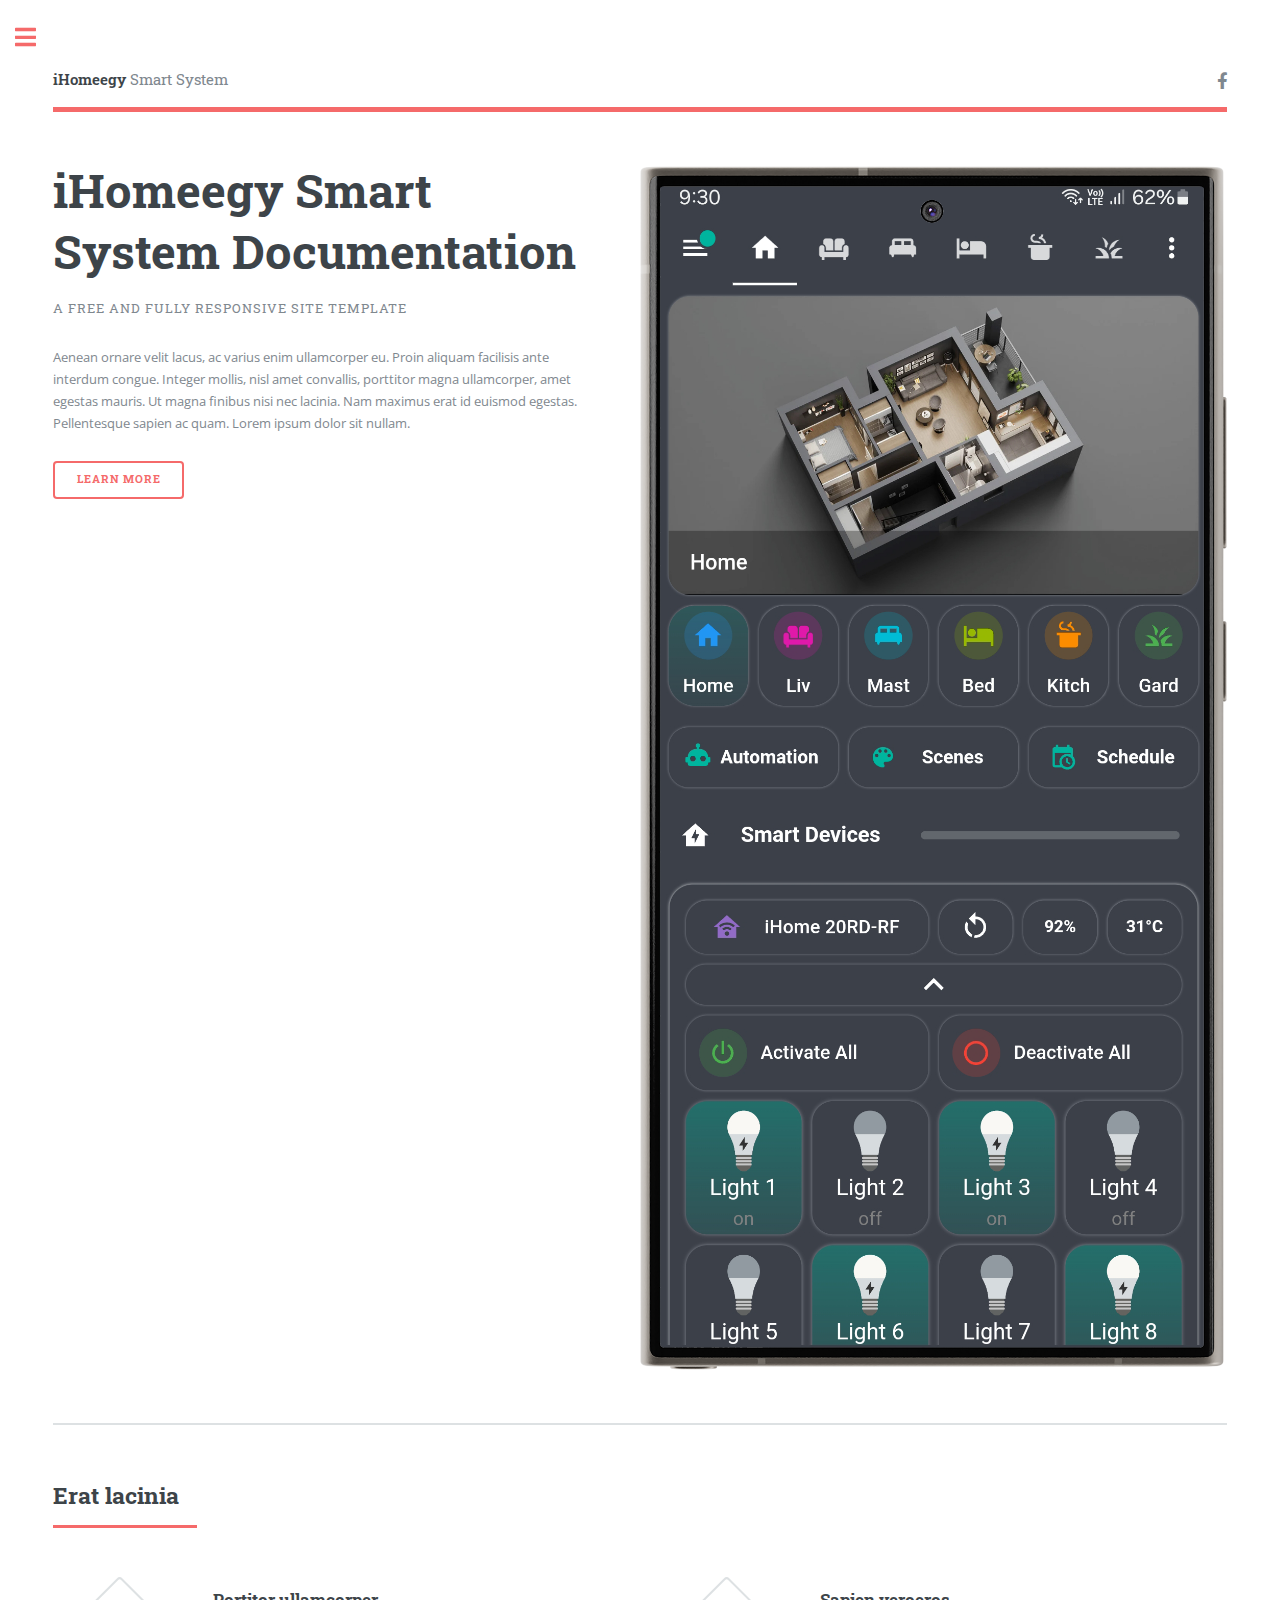
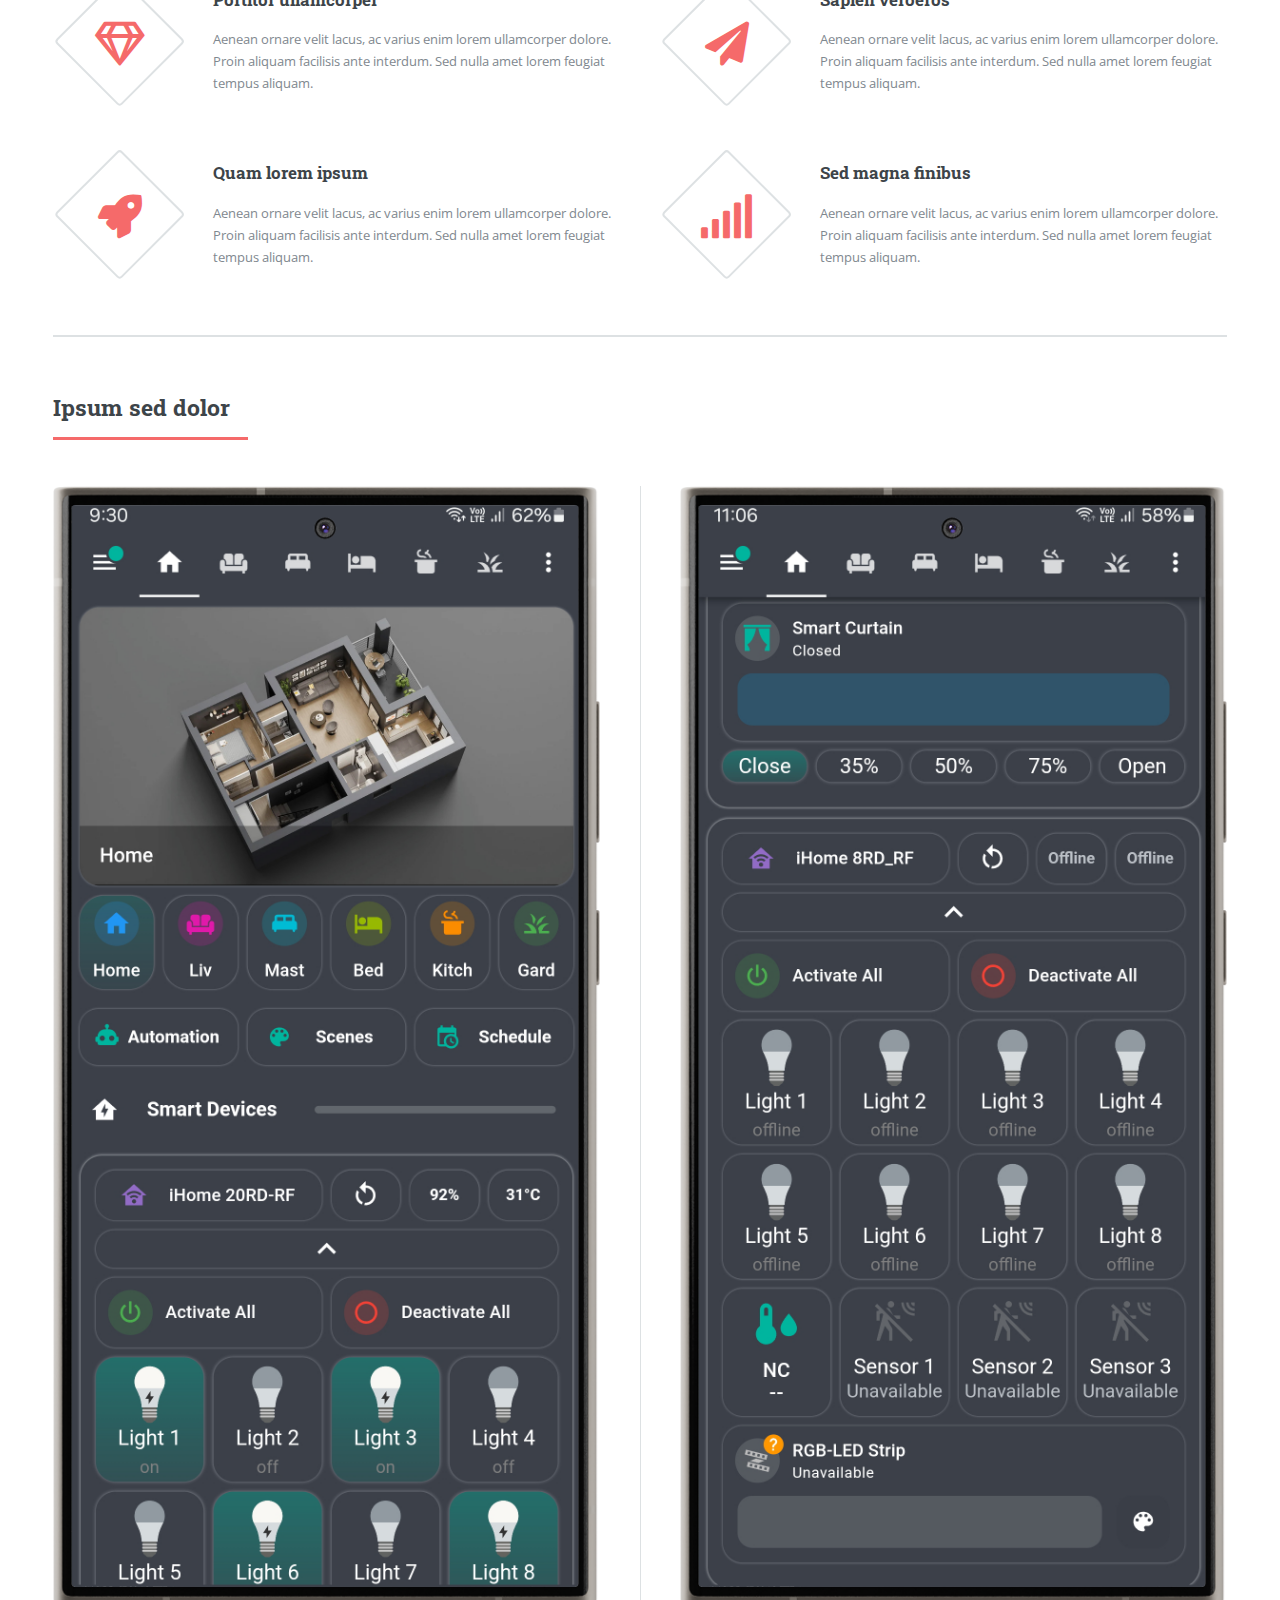
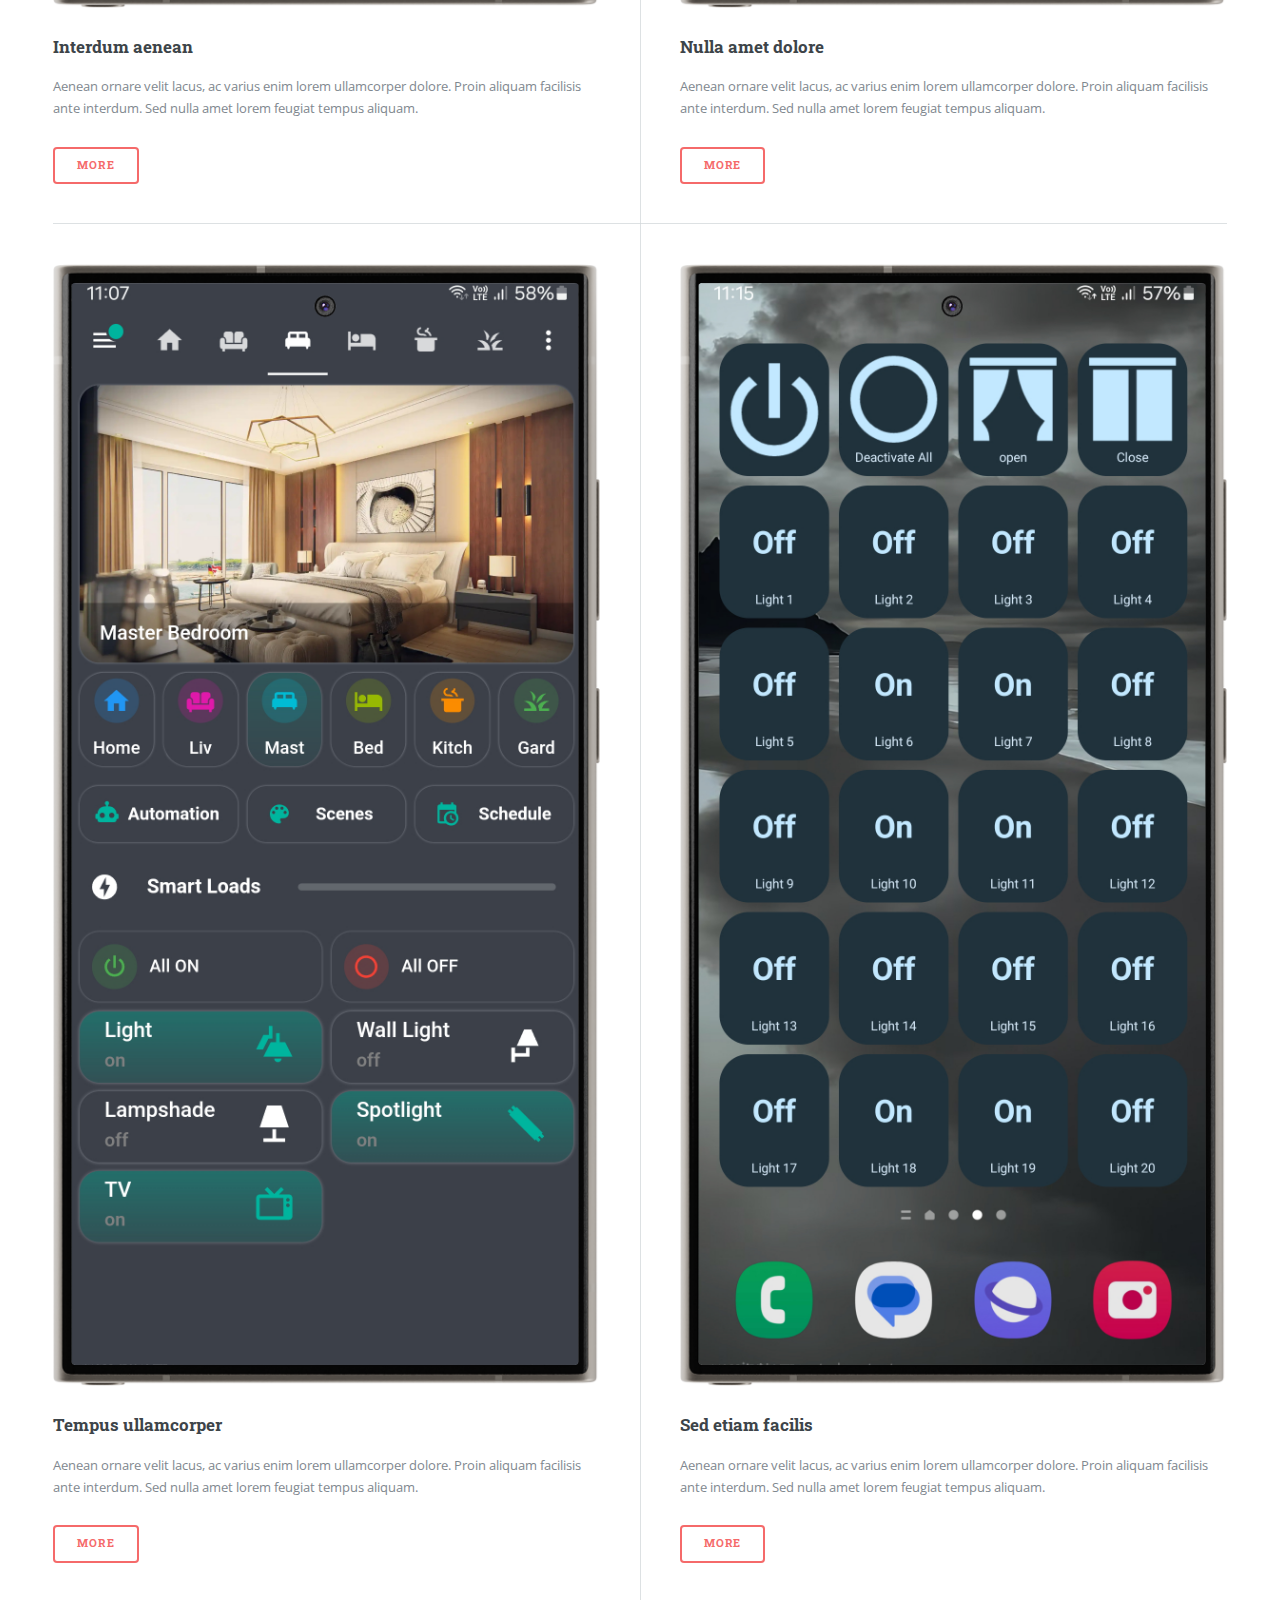
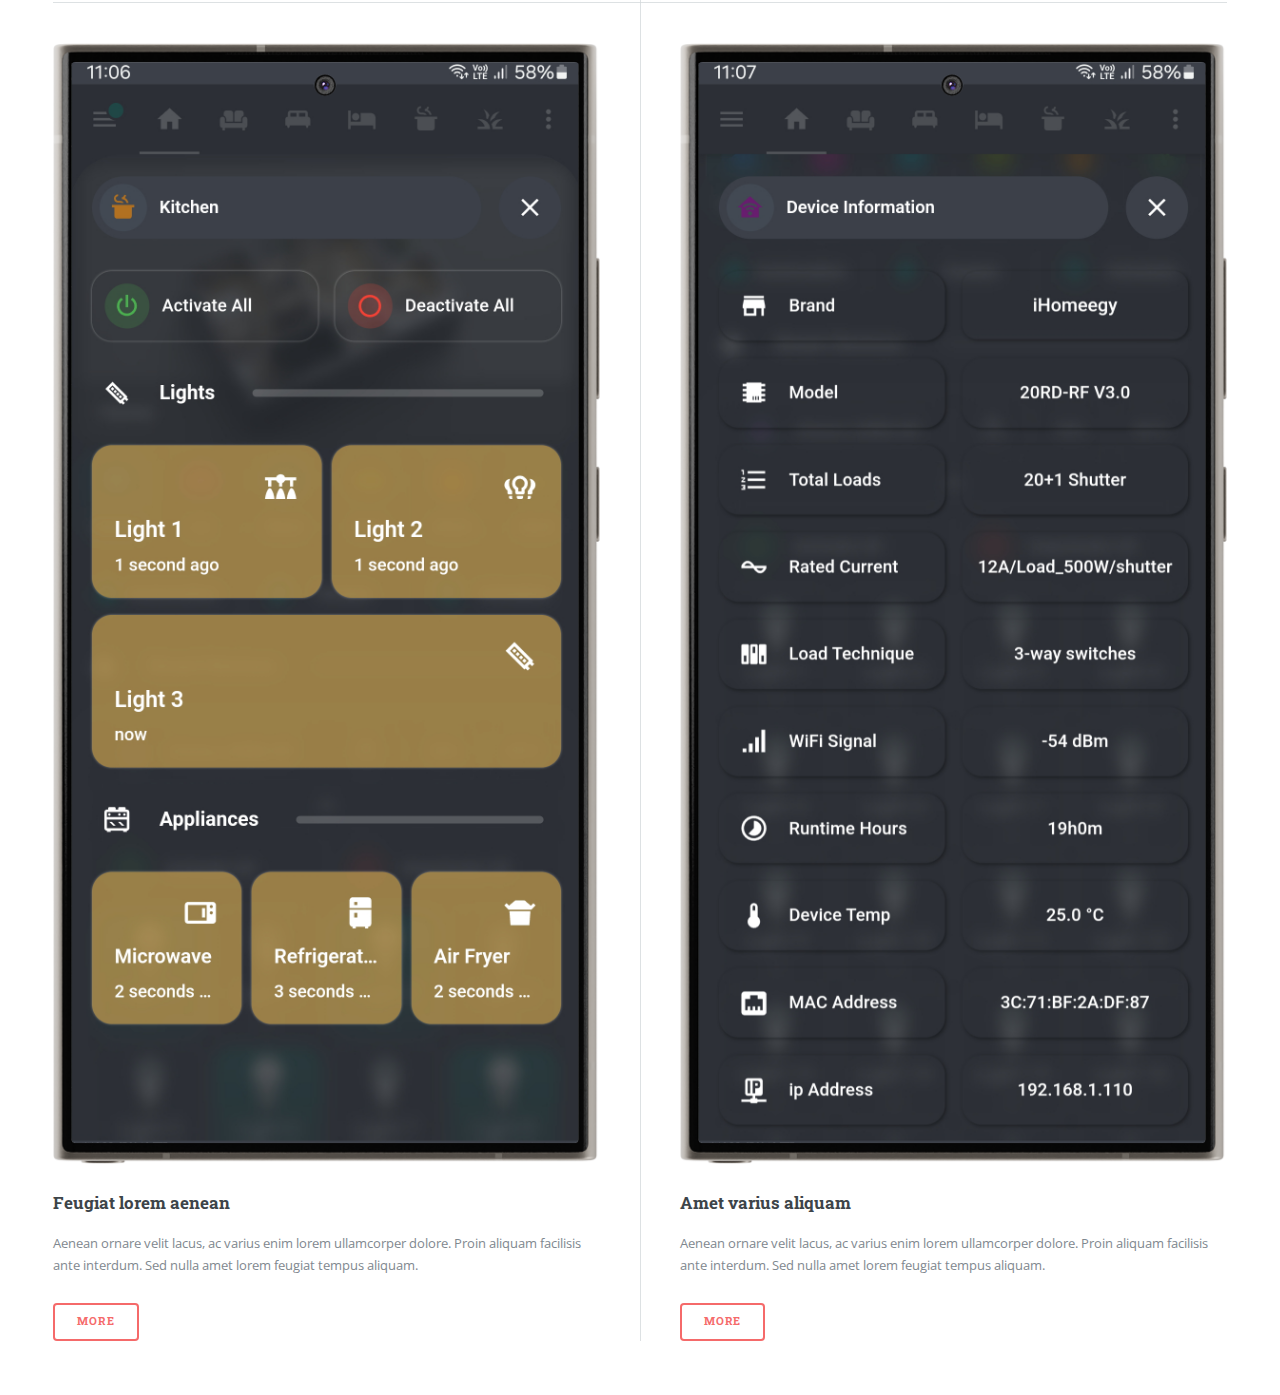
==== index.html @ ad4b77a5 "Add files via upload" ====
<!DOCTYPE HTML>
<!--
	
-->
<html>
	<head>
		<title>iHomeegy Smart System - Documentation</title>
		<meta charset="utf-8" />
		<meta name="viewport" content="width=device-width, initial-scale=1, user-scalable=no" />
		<link rel="stylesheet" href="assets/css/main.css" />
	</head>
	<body class="is-preload">

		<!-- Wrapper -->
			<div id="wrapper">

				<!-- Main -->
					<div id="main">
						<div class="inner">

							<!-- Header -->
								<header id="header">
									<a href="index.html" class="logo"><strong>iHomeegy</strong> Smart System</a>
									<ul class="icons">
										<li><a href="https://www.facebook.com/ihomeegy.smart" class="icon brands fa-facebook-f"><span class="label">Facebook</span></a></li>
									</ul>
								</header>

							<!-- Banner -->
								<section id="banner">
									<div class="content">
										<header>
											<h1>iHomeegy Smart<br />
											System Documentation</h1>
											<p>A free and fully responsive site template</p>
										</header>
										<p>Aenean ornare velit lacus, ac varius enim ullamcorper eu. Proin aliquam facilisis ante interdum congue. Integer mollis, nisl amet convallis, porttitor magna ullamcorper, amet egestas mauris. Ut magna finibus nisi nec lacinia. Nam maximus erat id euismod egestas. Pellentesque sapien ac quam. Lorem ipsum dolor sit nullam.</p>
										<ul class="actions">
											<li><a href="#" class="button big">Learn More</a></li>
										</ul>
									</div>
									<span class="image object">
										<img src="images/pic01.png" alt="" />
									</span>
								</section>

							<!-- Section -->
								<section>
									<header class="major">
										<h2>Erat lacinia</h2>
									</header>
									<div class="features">
										<article>
											<span class="icon fa-gem"></span>
											<div class="content">
												<h3>Portitor ullamcorper</h3>
												<p>Aenean ornare velit lacus, ac varius enim lorem ullamcorper dolore. Proin aliquam facilisis ante interdum. Sed nulla amet lorem feugiat tempus aliquam.</p>
											</div>
										</article>
										<article>
											<span class="icon solid fa-paper-plane"></span>
											<div class="content">
												<h3>Sapien veroeros</h3>
												<p>Aenean ornare velit lacus, ac varius enim lorem ullamcorper dolore. Proin aliquam facilisis ante interdum. Sed nulla amet lorem feugiat tempus aliquam.</p>
											</div>
										</article>
										<article>
											<span class="icon solid fa-rocket"></span>
											<div class="content">
												<h3>Quam lorem ipsum</h3>
												<p>Aenean ornare velit lacus, ac varius enim lorem ullamcorper dolore. Proin aliquam facilisis ante interdum. Sed nulla amet lorem feugiat tempus aliquam.</p>
											</div>
										</article>
										<article>
											<span class="icon solid fa-signal"></span>
											<div class="content">
												<h3>Sed magna finibus</h3>
												<p>Aenean ornare velit lacus, ac varius enim lorem ullamcorper dolore. Proin aliquam facilisis ante interdum. Sed nulla amet lorem feugiat tempus aliquam.</p>
											</div>
										</article>
									</div>
								</section>

							<!-- Section -->
								<section>
									<header class="major">
										<h2>Ipsum sed dolor</h2>
									</header>
									<div class="posts">
										<article>
											<a href="#" class="image"><img src="images/pic01.png" alt="" /></a>
											<h3>Interdum aenean</h3>
											<p>Aenean ornare velit lacus, ac varius enim lorem ullamcorper dolore. Proin aliquam facilisis ante interdum. Sed nulla amet lorem feugiat tempus aliquam.</p>
											<ul class="actions">
												<li><a href="#" class="button">More</a></li>
											</ul>
										</article>
										<article>
											<a href="#" class="image"><img src="images/pic02.png" alt="" /></a>
											<h3>Nulla amet dolore</h3>
											<p>Aenean ornare velit lacus, ac varius enim lorem ullamcorper dolore. Proin aliquam facilisis ante interdum. Sed nulla amet lorem feugiat tempus aliquam.</p>
											<ul class="actions">
												<li><a href="#" class="button">More</a></li>
											</ul>
										</article>
										<article>
											<a href="#" class="image"><img src="images/pic03.png" alt="" /></a>
											<h3>Tempus ullamcorper</h3>
											<p>Aenean ornare velit lacus, ac varius enim lorem ullamcorper dolore. Proin aliquam facilisis ante interdum. Sed nulla amet lorem feugiat tempus aliquam.</p>
											<ul class="actions">
												<li><a href="#" class="button">More</a></li>
											</ul>
										</article>
										<article>
											<a href="#" class="image"><img src="images/pic04.png" alt="" /></a>
											<h3>Sed etiam facilis</h3>
											<p>Aenean ornare velit lacus, ac varius enim lorem ullamcorper dolore. Proin aliquam facilisis ante interdum. Sed nulla amet lorem feugiat tempus aliquam.</p>
											<ul class="actions">
												<li><a href="#" class="button">More</a></li>
											</ul>
										</article>
										<article>
											<a href="#" class="image"><img src="images/pic05.png" alt="" /></a>
											<h3>Feugiat lorem aenean</h3>
											<p>Aenean ornare velit lacus, ac varius enim lorem ullamcorper dolore. Proin aliquam facilisis ante interdum. Sed nulla amet lorem feugiat tempus aliquam.</p>
											<ul class="actions">
												<li><a href="#" class="button">More</a></li>
											</ul>
										</article>
										<article>
											<a href="#" class="image"><img src="images/pic06.png" alt="" /></a>
											<h3>Amet varius aliquam</h3>
											<p>Aenean ornare velit lacus, ac varius enim lorem ullamcorper dolore. Proin aliquam facilisis ante interdum. Sed nulla amet lorem feugiat tempus aliquam.</p>
											<ul class="actions">
												<li><a href="#" class="button">More</a></li>
											</ul>
										</article>
									</div>
								</section>

						</div>
					</div>

				<!-- Sidebar -->
					<div id="sidebar">
						<div class="inner">

							<!-- Search -->
								<section id="search" class="alt">
									<form method="post" action="#">
										<input type="text" name="query" id="query" placeholder="Search" />
									</form>
								</section>

							<!-- Menu -->
								<nav id="menu">
									<header class="major">
										<h2>Menu</h2>
									</header>
									<ul>
										<li><a href="index.html">Homepage</a></li>
										<li><a href="generic.html">Generic</a></li>
										<li><a href="elements.html">Elements</a></li>
										<li>
											<span class="opener">Submenu</span>
											<ul>
												<li><a href="#">Lorem Dolor</a></li>
												<li><a href="#">Ipsum Adipiscing</a></li>
												<li><a href="#">Tempus Magna</a></li>
												<li><a href="#">Feugiat Veroeros</a></li>
											</ul>
										</li>
										<li><a href="#">Etiam Dolore</a></li>
										<li><a href="#">Adipiscing</a></li>
										<li>
											<span class="opener">Another Submenu</span>
											<ul>
												<li><a href="#">Lorem Dolor</a></li>
												<li><a href="#">Ipsum Adipiscing</a></li>
												<li><a href="#">Tempus Magna</a></li>
												<li><a href="#">Feugiat Veroeros</a></li>
											</ul>
										</li>
										<li><a href="#">Maximus Erat</a></li>
										<li><a href="#">Sapien Mauris</a></li>
										<li><a href="#">Amet Lacinia</a></li>
									</ul>
								</nav>

							<!-- Section -->
								<section>
									<header class="major">
										<h2>Ante interdum</h2>
									</header>
									<div class="mini-posts">
										<article>
											<a href="#" class="image"><img src="images/pic07.png" alt="" /></a>
											<p>Aenean ornare velit lacus, ac varius enim lorem ullamcorper dolore aliquam.</p>
										</article>
										<article>
											<a href="#" class="image"><img src="images/pic08.png" alt="" /></a>
											<p>Aenean ornare velit lacus, ac varius enim lorem ullamcorper dolore aliquam.</p>
										</article>
										<article>
											<a href="#" class="image"><img src="images/pic09.png" alt="" /></a>
											<p>Aenean ornare velit lacus, ac varius enim lorem ullamcorper dolore aliquam.</p>
										</article>
									</div>
									<ul class="actions">
										<li><a href="#" class="button">More</a></li>
									</ul>
								</section>

							<!-- Section -->
								<section>
									<header class="major">
										<h2>Get in touch</h2>
									</header>
									<p>Sed varius enim lorem ullamcorper dolore aliquam aenean ornare velit lacus, ac varius enim lorem ullamcorper dolore. Proin sed aliquam facilisis ante interdum. Sed nulla amet lorem feugiat tempus aliquam.</p>
									<ul class="contact">
										<li class="icon solid fa-envelope"><a href="#">information@untitled.tld</a></li>
										<li class="icon solid fa-phone">(000) 000-0000</li>
										<li class="icon solid fa-home">1234 Somewhere Road #8254<br />
										Nashville, TN 00000-0000</li>
									</ul>
								</section>

							<!-- Footer -->
								<footer id="footer">
									<p class="copyright">&copy; All rights reserved. iHomeegy: <a href=""></a>. Design: <a href="">iHomeegy</a>.</p>
								</footer>

						</div>
					</div>

			</div>

		<!-- Scripts -->
			<script src="assets/js/jquery.min.js"></script>
			<script src="assets/js/browser.min.js"></script>
			<script src="assets/js/breakpoints.min.js"></script>
			<script src="assets/js/util.js"></script>
			<script src="assets/js/main.js"></script>

	</body>
</html>
---- assets/css/main.css ----
@import url(fontawesome-all.min.css);
@import url("https://fonts.googleapis.com/css?family=Open+Sans:400,600,400italic,600italic|Roboto+Slab:400,700");
/*
	Editorial by HTML5 UP
	html5up.net | @ajlkn
	Free for personal and commercial use under the CCA 3.0 license (html5up.net/license)
*/
html, body, div, span, applet, object,
iframe, h1, h2, h3, h4, h5, h6, p, blockquote,
pre, a, abbr, acronym, address, big, cite,
code, del, dfn, em, img, ins, kbd, q, s, samp,
small, strike, strong, sub, sup, tt, var, b,
u, i, center, dl, dt, dd, ol, ul, li, fieldset,
form, label, legend, table, caption, tbody,
tfoot, thead, tr, th, td, article, aside,
canvas, details, embed, figure, figcaption,
footer, header, hgroup, menu, nav, output, ruby,
section, summary, time, mark, audio, video {
  margin: 0;
  padding: 0;
  border: 0;
  font-size: 100%;
  font: inherit;
  vertical-align: baseline; }

article, aside, details, figcaption, figure,
footer, header, hgroup, menu, nav, section {
  display: block; }

body {
  line-height: 1; }

ol, ul {
  list-style: none; }

blockquote, q {
  quotes: none; }
  blockquote:before, blockquote:after, q:before, q:after {
    content: '';
    content: none; }

table {
  border-collapse: collapse;
  border-spacing: 0; }

body {
  -webkit-text-size-adjust: none; }

mark {
  background-color: transparent;
  color: inherit; }

input::-moz-focus-inner {
  border: 0;
  padding: 0; }

input, select, textarea {
  -moz-appearance: none;
  -webkit-appearance: none;
  -ms-appearance: none;
  appearance: none; }

/* Basic */
@-ms-viewport {
  width: device-width; }

body {
  -ms-overflow-style: scrollbar; }

@media screen and (max-width: 480px) {
  html, body {
    min-width: 320px; } }

html {
  box-sizing: border-box; }

*, *:before, *:after {
  box-sizing: inherit; }

body {
  background: #ffffff; }
  body.is-preload *, body.is-preload *:before, body.is-preload *:after, body.is-resizing *, body.is-resizing *:before, body.is-resizing *:after {
    -moz-animation: none !important;
    -webkit-animation: none !important;
    -ms-animation: none !important;
    animation: none !important;
    -moz-transition: none !important;
    -webkit-transition: none !important;
    -ms-transition: none !important;
    transition: none !important; }

/* Type */
body, input, select, textarea {
  color: #7f888f;
  font-family: "Open Sans", sans-serif;
  font-size: 13pt;
  font-weight: 400;
  line-height: 1.65; }
  @media screen and (max-width: 1680px) {
    body, input, select, textarea {
      font-size: 11pt; } }
  @media screen and (max-width: 1280px) {
    body, input, select, textarea {
      font-size: 10pt; } }
  @media screen and (max-width: 360px) {
    body, input, select, textarea {
      font-size: 9pt; } }

a {
  -moz-transition: color 0.2s ease-in-out, border-bottom-color 0.2s ease-in-out;
  -webkit-transition: color 0.2s ease-in-out, border-bottom-color 0.2s ease-in-out;
  -ms-transition: color 0.2s ease-in-out, border-bottom-color 0.2s ease-in-out;
  transition: color 0.2s ease-in-out, border-bottom-color 0.2s ease-in-out;
  border-bottom: dotted 1px;
  color: #f56a6a;
  text-decoration: none; }
  a:hover {
    border-bottom-color: #f56a6a;
    color: #f56a6a !important; }
    a:hover strong {
      color: inherit; }

strong, b {
  color: #3d4449;
  font-weight: 600; }

em, i {
  font-style: italic; }

p {
  margin: 0 0 2em 0; }

h1, h2, h3, h4, h5, h6 {
  color: #3d4449;
  font-family: "Roboto Slab", serif;
  font-weight: 700;
  line-height: 1.5;
  margin: 0 0 1em 0; }
  h1 a, h2 a, h3 a, h4 a, h5 a, h6 a {
    color: inherit;
    text-decoration: none;
    border-bottom: 0; }

h1 {
  font-size: 4em;
  margin: 0 0 0.5em 0;
  line-height: 1.3; }

h2 {
  font-size: 1.75em; }

h3 {
  font-size: 1.25em; }

h4 {
  font-size: 1.1em; }

h5 {
  font-size: 0.9em; }

h6 {
  font-size: 0.7em; }

@media screen and (max-width: 1680px) {
  h1 {
    font-size: 3.5em; } }

@media screen and (max-width: 980px) {
  h1 {
    font-size: 3.25em; } }

@media screen and (max-width: 736px) {
  h1 {
    font-size: 2em;
    line-height: 1.4; }
  h2 {
    font-size: 1.5em; } }

sub {
  font-size: 0.8em;
  position: relative;
  top: 0.5em; }

sup {
  font-size: 0.8em;
  position: relative;
  top: -0.5em; }

blockquote {
  border-left: solid 3px rgba(210, 215, 217, 0.75);
  font-style: italic;
  margin: 0 0 2em 0;
  padding: 0.5em 0 0.5em 2em; }

code {
  background: rgba(230, 235, 237, 0.25);
  border-radius: 0.375em;
  border: solid 1px rgba(210, 215, 217, 0.75);
  font-family: "Courier New", monospace;
  font-size: 0.9em;
  margin: 0 0.25em;
  padding: 0.25em 0.65em; }

pre {
  -webkit-overflow-scrolling: touch;
  font-family: "Courier New", monospace;
  font-size: 0.9em;
  margin: 0 0 2em 0; }
  pre code {
    display: block;
    line-height: 1.75;
    padding: 1em 1.5em;
    overflow-x: auto; }

hr {
  border: 0;
  border-bottom: solid 1px rgba(210, 215, 217, 0.75);
  margin: 2em 0; }
  hr.major {
    margin: 3em 0; }

.align-left {
  text-align: left; }

.align-center {
  text-align: center; }

.align-right {
  text-align: right; }

/* Row */
.row {
  display: flex;
  flex-wrap: wrap;
  box-sizing: border-box;
  align-items: stretch; }
  .row > * {
    box-sizing: border-box; }
  .row.gtr-uniform > * > :last-child {
    margin-bottom: 0; }
  .row.aln-left {
    justify-content: flex-start; }
  .row.aln-center {
    justify-content: center; }
  .row.aln-right {
    justify-content: flex-end; }
  .row.aln-top {
    align-items: flex-start; }
  .row.aln-middle {
    align-items: center; }
  .row.aln-bottom {
    align-items: flex-end; }
  .row > .imp {
    order: -1; }
  .row > .col-1 {
    width: 8.33333%; }
  .row > .off-1 {
    margin-left: 8.33333%; }
  .row > .col-2 {
    width: 16.66667%; }
  .row > .off-2 {
    margin-left: 16.66667%; }
  .row > .col-3 {
    width: 25%; }
  .row > .off-3 {
    margin-left: 25%; }
  .row > .col-4 {
    width: 33.33333%; }
  .row > .off-4 {
    margin-left: 33.33333%; }
  .row > .col-5 {
    width: 41.66667%; }
  .row > .off-5 {
    margin-left: 41.66667%; }
  .row > .col-6 {
    width: 50%; }
  .row > .off-6 {
    margin-left: 50%; }
  .row > .col-7 {
    width: 58.33333%; }
  .row > .off-7 {
    margin-left: 58.33333%; }
  .row > .col-8 {
    width: 66.66667%; }
  .row > .off-8 {
    margin-left: 66.66667%; }
  .row > .col-9 {
    width: 75%; }
  .row > .off-9 {
    margin-left: 75%; }
  .row > .col-10 {
    width: 83.33333%; }
  .row > .off-10 {
    margin-left: 83.33333%; }
  .row > .col-11 {
    width: 91.66667%; }
  .row > .off-11 {
    margin-left: 91.66667%; }
  .row > .col-12 {
    width: 100%; }
  .row > .off-12 {
    margin-left: 100%; }
  .row.gtr-0 {
    margin-top: 0;
    margin-left: 0em; }
    .row.gtr-0 > * {
      padding: 0 0 0 0em; }
    .row.gtr-0.gtr-uniform {
      margin-top: 0em; }
      .row.gtr-0.gtr-uniform > * {
        padding-top: 0em; }
  .row.gtr-25 {
    margin-top: 0;
    margin-left: -0.375em; }
    .row.gtr-25 > * {
      padding: 0 0 0 0.375em; }
    .row.gtr-25.gtr-uniform {
      margin-top: -0.375em; }
      .row.gtr-25.gtr-uniform > * {
        padding-top: 0.375em; }
  .row.gtr-50 {
    margin-top: 0;
    margin-left: -0.75em; }
    .row.gtr-50 > * {
      padding: 0 0 0 0.75em; }
    .row.gtr-50.gtr-uniform {
      margin-top: -0.75em; }
      .row.gtr-50.gtr-uniform > * {
        padding-top: 0.75em; }
  .row {
    margin-top: 0;
    margin-left: -1.5em; }
    .row > * {
      padding: 0 0 0 1.5em; }
    .row.gtr-uniform {
      margin-top: -1.5em; }
      .row.gtr-uniform > * {
        padding-top: 1.5em; }
  .row.gtr-150 {
    margin-top: 0;
    margin-left: -2.25em; }
    .row.gtr-150 > * {
      padding: 0 0 0 2.25em; }
    .row.gtr-150.gtr-uniform {
      margin-top: -2.25em; }
      .row.gtr-150.gtr-uniform > * {
        padding-top: 2.25em; }
  .row.gtr-200 {
    margin-top: 0;
    margin-left: -3em; }
    .row.gtr-200 > * {
      padding: 0 0 0 3em; }
    .row.gtr-200.gtr-uniform {
      margin-top: -3em; }
      .row.gtr-200.gtr-uniform > * {
        padding-top: 3em; }
  @media screen and (max-width: 1680px) {
    .row {
      display: flex;
      flex-wrap: wrap;
      box-sizing: border-box;
      align-items: stretch; }
      .row > * {
        box-sizing: border-box; }
      .row.gtr-uniform > * > :last-child {
        margin-bottom: 0; }
      .row.aln-left {
        justify-content: flex-start; }
      .row.aln-center {
        justify-content: center; }
      .row.aln-right {
        justify-content: flex-end; }
      .row.aln-top {
        align-items: flex-start; }
      .row.aln-middle {
        align-items: center; }
      .row.aln-bottom {
        align-items: flex-end; }
      .row > .imp-xlarge {
        order: -1; }
      .row > .col-1-xlarge {
        width: 8.33333%; }
      .row > .off-1-xlarge {
        margin-left: 8.33333%; }
      .row > .col-2-xlarge {
        width: 16.66667%; }
      .row > .off-2-xlarge {
        margin-left: 16.66667%; }
      .row > .col-3-xlarge {
        width: 25%; }
      .row > .off-3-xlarge {
        margin-left: 25%; }
      .row > .col-4-xlarge {
        width: 33.33333%; }
      .row > .off-4-xlarge {
        margin-left: 33.33333%; }
      .row > .col-5-xlarge {
        width: 41.66667%; }
      .row > .off-5-xlarge {
        margin-left: 41.66667%; }
      .row > .col-6-xlarge {
        width: 50%; }
      .row > .off-6-xlarge {
        margin-left: 50%; }
      .row > .col-7-xlarge {
        width: 58.33333%; }
      .row > .off-7-xlarge {
        margin-left: 58.33333%; }
      .row > .col-8-xlarge {
        width: 66.66667%; }
      .row > .off-8-xlarge {
        margin-left: 66.66667%; }
      .row > .col-9-xlarge {
        width: 75%; }
      .row > .off-9-xlarge {
        margin-left: 75%; }
      .row > .col-10-xlarge {
        width: 83.33333%; }
      .row > .off-10-xlarge {
        margin-left: 83.33333%; }
      .row > .col-11-xlarge {
        width: 91.66667%; }
      .row > .off-11-xlarge {
        margin-left: 91.66667%; }
      .row > .col-12-xlarge {
        width: 100%; }
      .row > .off-12-xlarge {
        margin-left: 100%; }
      .row.gtr-0 {
        margin-top: 0;
        margin-left: 0em; }
        .row.gtr-0 > * {
          padding: 0 0 0 0em; }
        .row.gtr-0.gtr-uniform {
          margin-top: 0em; }
          .row.gtr-0.gtr-uniform > * {
            padding-top: 0em; }
      .row.gtr-25 {
        margin-top: 0;
        margin-left: -0.375em; }
        .row.gtr-25 > * {
          padding: 0 0 0 0.375em; }
        .row.gtr-25.gtr-uniform {
          margin-top: -0.375em; }
          .row.gtr-25.gtr-uniform > * {
            padding-top: 0.375em; }
      .row.gtr-50 {
        margin-top: 0;
        margin-left: -0.75em; }
        .row.gtr-50 > * {
          padding: 0 0 0 0.75em; }
        .row.gtr-50.gtr-uniform {
          margin-top: -0.75em; }
          .row.gtr-50.gtr-uniform > * {
            padding-top: 0.75em; }
      .row {
        margin-top: 0;
        margin-left: -1.5em; }
        .row > * {
          padding: 0 0 0 1.5em; }
        .row.gtr-uniform {
          margin-top: -1.5em; }
          .row.gtr-uniform > * {
            padding-top: 1.5em; }
      .row.gtr-150 {
        margin-top: 0;
        margin-left: -2.25em; }
        .row.gtr-150 > * {
          padding: 0 0 0 2.25em; }
        .row.gtr-150.gtr-uniform {
          margin-top: -2.25em; }
          .row.gtr-150.gtr-uniform > * {
            padding-top: 2.25em; }
      .row.gtr-200 {
        margin-top: 0;
        margin-left: -3em; }
        .row.gtr-200 > * {
          padding: 0 0 0 3em; }
        .row.gtr-200.gtr-uniform {
          margin-top: -3em; }
          .row.gtr-200.gtr-uniform > * {
            padding-top: 3em; } }
  @media screen and (max-width: 1280px) {
    .row {
      display: flex;
      flex-wrap: wrap;
      box-sizing: border-box;
      align-items: stretch; }
      .row > * {
        box-sizing: border-box; }
      .row.gtr-uniform > * > :last-child {
        margin-bottom: 0; }
      .row.aln-left {
        justify-content: flex-start; }
      .row.aln-center {
        justify-content: center; }
      .row.aln-right {
        justify-content: flex-end; }
      .row.aln-top {
        align-items: flex-start; }
      .row.aln-middle {
        align-items: center; }
      .row.aln-bottom {
        align-items: flex-end; }
      .row > .imp-large {
        order: -1; }
      .row > .col-1-large {
        width: 8.33333%; }
      .row > .off-1-large {
        margin-left: 8.33333%; }
      .row > .col-2-large {
        width: 16.66667%; }
      .row > .off-2-large {
        margin-left: 16.66667%; }
      .row > .col-3-large {
        width: 25%; }
      .row > .off-3-large {
        margin-left: 25%; }
      .row > .col-4-large {
        width: 33.33333%; }
      .row > .off-4-large {
        margin-left: 33.33333%; }
      .row > .col-5-large {
        width: 41.66667%; }
      .row > .off-5-large {
        margin-left: 41.66667%; }
      .row > .col-6-large {
        width: 50%; }
      .row > .off-6-large {
        margin-left: 50%; }
      .row > .col-7-large {
        width: 58.33333%; }
      .row > .off-7-large {
        margin-left: 58.33333%; }
      .row > .col-8-large {
        width: 66.66667%; }
      .row > .off-8-large {
        margin-left: 66.66667%; }
      .row > .col-9-large {
        width: 75%; }
      .row > .off-9-large {
        margin-left: 75%; }
      .row > .col-10-large {
        width: 83.33333%; }
      .row > .off-10-large {
        margin-left: 83.33333%; }
      .row > .col-11-large {
        width: 91.66667%; }
      .row > .off-11-large {
        margin-left: 91.66667%; }
      .row > .col-12-large {
        width: 100%; }
      .row > .off-12-large {
        margin-left: 100%; }
      .row.gtr-0 {
        margin-top: 0;
        margin-left: 0em; }
        .row.gtr-0 > * {
          padding: 0 0 0 0em; }
        .row.gtr-0.gtr-uniform {
          margin-top: 0em; }
          .row.gtr-0.gtr-uniform > * {
            padding-top: 0em; }
      .row.gtr-25 {
        margin-top: 0;
        margin-left: -0.375em; }
        .row.gtr-25 > * {
          padding: 0 0 0 0.375em; }
        .row.gtr-25.gtr-uniform {
          margin-top: -0.375em; }
          .row.gtr-25.gtr-uniform > * {
            padding-top: 0.375em; }
      .row.gtr-50 {
        margin-top: 0;
        margin-left: -0.75em; }
        .row.gtr-50 > * {
          padding: 0 0 0 0.75em; }
        .row.gtr-50.gtr-uniform {
          margin-top: -0.75em; }
          .row.gtr-50.gtr-uniform > * {
            padding-top: 0.75em; }
      .row {
        margin-top: 0;
        margin-left: -1.5em; }
        .row > * {
          padding: 0 0 0 1.5em; }
        .row.gtr-uniform {
          margin-top: -1.5em; }
          .row.gtr-uniform > * {
            padding-top: 1.5em; }
      .row.gtr-150 {
        margin-top: 0;
        margin-left: -2.25em; }
        .row.gtr-150 > * {
          padding: 0 0 0 2.25em; }
        .row.gtr-150.gtr-uniform {
          margin-top: -2.25em; }
          .row.gtr-150.gtr-uniform > * {
            padding-top: 2.25em; }
      .row.gtr-200 {
        margin-top: 0;
        margin-left: -3em; }
        .row.gtr-200 > * {
          padding: 0 0 0 3em; }
        .row.gtr-200.gtr-uniform {
          margin-top: -3em; }
          .row.gtr-200.gtr-uniform > * {
            padding-top: 3em; } }
  @media screen and (max-width: 980px) {
    .row {
      display: flex;
      flex-wrap: wrap;
      box-sizing: border-box;
      align-items: stretch; }
      .row > * {
        box-sizing: border-box; }
      .row.gtr-uniform > * > :last-child {
        margin-bottom: 0; }
      .row.aln-left {
        justify-content: flex-start; }
      .row.aln-center {
        justify-content: center; }
      .row.aln-right {
        justify-content: flex-end; }
      .row.aln-top {
        align-items: flex-start; }
      .row.aln-middle {
        align-items: center; }
      .row.aln-bottom {
        align-items: flex-end; }
      .row > .imp-medium {
        order: -1; }
      .row > .col-1-medium {
        width: 8.33333%; }
      .row > .off-1-medium {
        margin-left: 8.33333%; }
      .row > .col-2-medium {
        width: 16.66667%; }
      .row > .off-2-medium {
        margin-left: 16.66667%; }
      .row > .col-3-medium {
        width: 25%; }
      .row > .off-3-medium {
        margin-left: 25%; }
      .row > .col-4-medium {
        width: 33.33333%; }
      .row > .off-4-medium {
        margin-left: 33.33333%; }
      .row > .col-5-medium {
        width: 41.66667%; }
      .row > .off-5-medium {
        margin-left: 41.66667%; }
      .row > .col-6-medium {
        width: 50%; }
      .row > .off-6-medium {
        margin-left: 50%; }
      .row > .col-7-medium {
        width: 58.33333%; }
      .row > .off-7-medium {
        margin-left: 58.33333%; }
      .row > .col-8-medium {
        width: 66.66667%; }
      .row > .off-8-medium {
        margin-left: 66.66667%; }
      .row > .col-9-medium {
        width: 75%; }
      .row > .off-9-medium {
        margin-left: 75%; }
      .row > .col-10-medium {
        width: 83.33333%; }
      .row > .off-10-medium {
        margin-left: 83.33333%; }
      .row > .col-11-medium {
        width: 91.66667%; }
      .row > .off-11-medium {
        margin-left: 91.66667%; }
      .row > .col-12-medium {
        width: 100%; }
      .row > .off-12-medium {
        margin-left: 100%; }
      .row.gtr-0 {
        margin-top: 0;
        margin-left: 0em; }
        .row.gtr-0 > * {
          padding: 0 0 0 0em; }
        .row.gtr-0.gtr-uniform {
          margin-top: 0em; }
          .row.gtr-0.gtr-uniform > * {
            padding-top: 0em; }
      .row.gtr-25 {
        margin-top: 0;
        margin-left: -0.375em; }
        .row.gtr-25 > * {
          padding: 0 0 0 0.375em; }
        .row.gtr-25.gtr-uniform {
          margin-top: -0.375em; }
          .row.gtr-25.gtr-uniform > * {
            padding-top: 0.375em; }
      .row.gtr-50 {
        margin-top: 0;
        margin-left: -0.75em; }
        .row.gtr-50 > * {
          padding: 0 0 0 0.75em; }
        .row.gtr-50.gtr-uniform {
          margin-top: -0.75em; }
          .row.gtr-50.gtr-uniform > * {
            padding-top: 0.75em; }
      .row {
        margin-top: 0;
        margin-left: -1.5em; }
        .row > * {
          padding: 0 0 0 1.5em; }
        .row.gtr-uniform {
          margin-top: -1.5em; }
          .row.gtr-uniform > * {
            padding-top: 1.5em; }
      .row.gtr-150 {
        margin-top: 0;
        margin-left: -2.25em; }
        .row.gtr-150 > * {
          padding: 0 0 0 2.25em; }
        .row.gtr-150.gtr-uniform {
          margin-top: -2.25em; }
          .row.gtr-150.gtr-uniform > * {
            padding-top: 2.25em; }
      .row.gtr-200 {
        margin-top: 0;
        margin-left: -3em; }
        .row.gtr-200 > * {
          padding: 0 0 0 3em; }
        .row.gtr-200.gtr-uniform {
          margin-top: -3em; }
          .row.gtr-200.gtr-uniform > * {
            padding-top: 3em; } }
  @media screen and (max-width: 736px) {
    .row {
      display: flex;
      flex-wrap: wrap;
      box-sizing: border-box;
      align-items: stretch; }
      .row > * {
        box-sizing: border-box; }
      .row.gtr-uniform > * > :last-child {
        margin-bottom: 0; }
      .row.aln-left {
        justify-content: flex-start; }
      .row.aln-center {
        justify-content: center; }
      .row.aln-right {
        justify-content: flex-end; }
      .row.aln-top {
        align-items: flex-start; }
      .row.aln-middle {
        align-items: center; }
      .row.aln-bottom {
        align-items: flex-end; }
      .row > .imp-small {
        order: -1; }
      .row > .col-1-small {
        width: 8.33333%; }
      .row > .off-1-small {
        margin-left: 8.33333%; }
      .row > .col-2-small {
        width: 16.66667%; }
      .row > .off-2-small {
        margin-left: 16.66667%; }
      .row > .col-3-small {
        width: 25%; }
      .row > .off-3-small {
        margin-left: 25%; }
      .row > .col-4-small {
        width: 33.33333%; }
      .row > .off-4-small {
        margin-left: 33.33333%; }
      .row > .col-5-small {
        width: 41.66667%; }
      .row > .off-5-small {
        margin-left: 41.66667%; }
      .row > .col-6-small {
        width: 50%; }
      .row > .off-6-small {
        margin-left: 50%; }
      .row > .col-7-small {
        width: 58.33333%; }
      .row > .off-7-small {
        margin-left: 58.33333%; }
      .row > .col-8-small {
        width: 66.66667%; }
      .row > .off-8-small {
        margin-left: 66.66667%; }
      .row > .col-9-small {
        width: 75%; }
      .row > .off-9-small {
        margin-left: 75%; }
      .row > .col-10-small {
        width: 83.33333%; }
      .row > .off-10-small {
        margin-left: 83.33333%; }
      .row > .col-11-small {
        width: 91.66667%; }
      .row > .off-11-small {
        margin-left: 91.66667%; }
      .row > .col-12-small {
        width: 100%; }
      .row > .off-12-small {
        margin-left: 100%; }
      .row.gtr-0 {
        margin-top: 0;
        margin-left: 0em; }
        .row.gtr-0 > * {
          padding: 0 0 0 0em; }
        .row.gtr-0.gtr-uniform {
          margin-top: 0em; }
          .row.gtr-0.gtr-uniform > * {
            padding-top: 0em; }
      .row.gtr-25 {
        margin-top: 0;
        margin-left: -0.375em; }
        .row.gtr-25 > * {
          padding: 0 0 0 0.375em; }
        .row.gtr-25.gtr-uniform {
          margin-top: -0.375em; }
          .row.gtr-25.gtr-uniform > * {
            padding-top: 0.375em; }
      .row.gtr-50 {
        margin-top: 0;
        margin-left: -0.75em; }
        .row.gtr-50 > * {
          padding: 0 0 0 0.75em; }
        .row.gtr-50.gtr-uniform {
          margin-top: -0.75em; }
          .row.gtr-50.gtr-uniform > * {
            padding-top: 0.75em; }
      .row {
        margin-top: 0;
        margin-left: -1.5em; }
        .row > * {
          padding: 0 0 0 1.5em; }
        .row.gtr-uniform {
          margin-top: -1.5em; }
          .row.gtr-uniform > * {
            padding-top: 1.5em; }
      .row.gtr-150 {
        margin-top: 0;
        margin-left: -2.25em; }
        .row.gtr-150 > * {
          padding: 0 0 0 2.25em; }
        .row.gtr-150.gtr-uniform {
          margin-top: -2.25em; }
          .row.gtr-150.gtr-uniform > * {
            padding-top: 2.25em; }
      .row.gtr-200 {
        margin-top: 0;
        margin-left: -3em; }
        .row.gtr-200 > * {
          padding: 0 0 0 3em; }
        .row.gtr-200.gtr-uniform {
          margin-top: -3em; }
          .row.gtr-200.gtr-uniform > * {
            padding-top: 3em; } }
  @media screen and (max-width: 480px) {
    .row {
      display: flex;
      flex-wrap: wrap;
      box-sizing: border-box;
      align-items: stretch; }
      .row > * {
        box-sizing: border-box; }
      .row.gtr-uniform > * > :last-child {
        margin-bottom: 0; }
      .row.aln-left {
        justify-content: flex-start; }
      .row.aln-center {
        justify-content: center; }
      .row.aln-right {
        justify-content: flex-end; }
      .row.aln-top {
        align-items: flex-start; }
      .row.aln-middle {
        align-items: center; }
      .row.aln-bottom {
        align-items: flex-end; }
      .row > .imp-xsmall {
        order: -1; }
      .row > .col-1-xsmall {
        width: 8.33333%; }
      .row > .off-1-xsmall {
        margin-left: 8.33333%; }
      .row > .col-2-xsmall {
        width: 16.66667%; }
      .row > .off-2-xsmall {
        margin-left: 16.66667%; }
      .row > .col-3-xsmall {
        width: 25%; }
      .row > .off-3-xsmall {
        margin-left: 25%; }
      .row > .col-4-xsmall {
        width: 33.33333%; }
      .row > .off-4-xsmall {
        margin-left: 33.33333%; }
      .row > .col-5-xsmall {
        width: 41.66667%; }
      .row > .off-5-xsmall {
        margin-left: 41.66667%; }
      .row > .col-6-xsmall {
        width: 50%; }
      .row > .off-6-xsmall {
        margin-left: 50%; }
      .row > .col-7-xsmall {
        width: 58.33333%; }
      .row > .off-7-xsmall {
        margin-left: 58.33333%; }
      .row > .col-8-xsmall {
        width: 66.66667%; }
      .row > .off-8-xsmall {
        margin-left: 66.66667%; }
      .row > .col-9-xsmall {
        width: 75%; }
      .row > .off-9-xsmall {
        margin-left: 75%; }
      .row > .col-10-xsmall {
        width: 83.33333%; }
      .row > .off-10-xsmall {
        margin-left: 83.33333%; }
      .row > .col-11-xsmall {
        width: 91.66667%; }
      .row > .off-11-xsmall {
        margin-left: 91.66667%; }
      .row > .col-12-xsmall {
        width: 100%; }
      .row > .off-12-xsmall {
        margin-left: 100%; }
      .row.gtr-0 {
        margin-top: 0;
        margin-left: 0em; }
        .row.gtr-0 > * {
          padding: 0 0 0 0em; }
        .row.gtr-0.gtr-uniform {
          margin-top: 0em; }
          .row.gtr-0.gtr-uniform > * {
            padding-top: 0em; }
      .row.gtr-25 {
        margin-top: 0;
        margin-left: -0.375em; }
        .row.gtr-25 > * {
          padding: 0 0 0 0.375em; }
        .row.gtr-25.gtr-uniform {
          margin-top: -0.375em; }
          .row.gtr-25.gtr-uniform > * {
            padding-top: 0.375em; }
      .row.gtr-50 {
        margin-top: 0;
        margin-left: -0.75em; }
        .row.gtr-50 > * {
          padding: 0 0 0 0.75em; }
        .row.gtr-50.gtr-uniform {
          margin-top: -0.75em; }
          .row.gtr-50.gtr-uniform > * {
            padding-top: 0.75em; }
      .row {
        margin-top: 0;
        margin-left: -1.5em; }
        .row > * {
          padding: 0 0 0 1.5em; }
        .row.gtr-uniform {
          margin-top: -1.5em; }
          .row.gtr-uniform > * {
            padding-top: 1.5em; }
      .row.gtr-150 {
        margin-top: 0;
        margin-left: -2.25em; }
        .row.gtr-150 > * {
          padding: 0 0 0 2.25em; }
        .row.gtr-150.gtr-uniform {
          margin-top: -2.25em; }
          .row.gtr-150.gtr-uniform > * {
            padding-top: 2.25em; }
      .row.gtr-200 {
        margin-top: 0;
        margin-left: -3em; }
        .row.gtr-200 > * {
          padding: 0 0 0 3em; }
        .row.gtr-200.gtr-uniform {
          margin-top: -3em; }
          .row.gtr-200.gtr-uniform > * {
            padding-top: 3em; } }

/* Section/Article */
section.special, article.special {
  text-align: center; }

header p {
  font-family: "Roboto Slab", serif;
  font-size: 1em;
  font-weight: 400;
  letter-spacing: 0.075em;
  margin-top: -0.5em;
  text-transform: uppercase; }

header.major > :last-child {
  border-bottom: solid 3px #f56a6a;
  display: inline-block;
  margin: 0 0 2em 0;
  padding: 0 0.75em 0.5em 0; }

header.main > :last-child {
  margin: 0 0 1em 0; }

/* Form */
form {
  margin: 0 0 2em 0; }

label {
  color: #3d4449;
  display: block;
  font-size: 0.9em;
  font-weight: 600;
  margin: 0 0 1em 0; }

input[type="text"],
input[type="password"],
input[type="email"],
input[type="tel"],
input[type="search"],
input[type="url"],
select,
textarea {
  -moz-appearance: none;
  -webkit-appearance: none;
  -ms-appearance: none;
  appearance: none;
  background: #ffffff;
  border-radius: 0.375em;
  border: none;
  border: solid 1px rgba(210, 215, 217, 0.75);
  color: inherit;
  display: block;
  outline: 0;
  padding: 0 1em;
  text-decoration: none;
  width: 100%; }
  input[type="text"]:invalid,
  input[type="password"]:invalid,
  input[type="email"]:invalid,
  input[type="tel"]:invalid,
  input[type="search"]:invalid,
  input[type="url"]:invalid,
  select:invalid,
  textarea:invalid {
    box-shadow: none; }
  input[type="text"]:focus,
  input[type="password"]:focus,
  input[type="email"]:focus,
  input[type="tel"]:focus,
  input[type="search"]:focus,
  input[type="url"]:focus,
  select:focus,
  textarea:focus {
    border-color: #f56a6a;
    box-shadow: 0 0 0 1px #f56a6a; }

select {
  background-image: url("data:image/svg+xml;charset=utf8,%3Csvg xmlns='http://www.w3.org/2000/svg' width='40' height='40' preserveAspectRatio='none' viewBox='0 0 40 40'%3E%3Cpath d='M9.4,12.3l10.4,10.4l10.4-10.4c0.2-0.2,0.5-0.4,0.9-0.4c0.3,0,0.6,0.1,0.9,0.4l3.3,3.3c0.2,0.2,0.4,0.5,0.4,0.9 c0,0.4-0.1,0.6-0.4,0.9L20.7,31.9c-0.2,0.2-0.5,0.4-0.9,0.4c-0.3,0-0.6-0.1-0.9-0.4L4.3,17.3c-0.2-0.2-0.4-0.5-0.4-0.9 c0-0.4,0.1-0.6,0.4-0.9l3.3-3.3c0.2-0.2,0.5-0.4,0.9-0.4S9.1,12.1,9.4,12.3z' fill='rgba(210, 215, 217, 0.75)' /%3E%3C/svg%3E");
  background-size: 1.25em;
  background-repeat: no-repeat;
  background-position: calc(100% - 1em) center;
  height: 2.75em;
  padding-right: 2.75em;
  text-overflow: ellipsis; }
  select option {
    color: #3d4449;
    background: #ffffff; }
  select:focus::-ms-value {
    background-color: transparent; }
  select::-ms-expand {
    display: none; }

input[type="text"],
input[type="password"],
input[type="email"],
input[type="tel"],
input[type="search"],
input[type="url"],
select {
  height: 2.75em; }

textarea {
  padding: 0.75em 1em; }

input[type="checkbox"],
input[type="radio"] {
  -moz-appearance: none;
  -webkit-appearance: none;
  -ms-appearance: none;
  appearance: none;
  display: block;
  float: left;
  margin-right: -2em;
  opacity: 0;
  width: 1em;
  z-index: -1; }
  input[type="checkbox"] + label,
  input[type="radio"] + label {
    text-decoration: none;
    color: #7f888f;
    cursor: pointer;
    display: inline-block;
    font-size: 1em;
    font-weight: 400;
    padding-left: 2.4em;
    padding-right: 0.75em;
    position: relative; }
    input[type="checkbox"] + label:before,
    input[type="radio"] + label:before {
      -moz-osx-font-smoothing: grayscale;
      -webkit-font-smoothing: antialiased;
      display: inline-block;
      font-style: normal;
      font-variant: normal;
      text-rendering: auto;
      line-height: 1;
      text-transform: none !important;
      font-family: 'Font Awesome 5 Free';
      font-weight: 900; }
    input[type="checkbox"] + label:before,
    input[type="radio"] + label:before {
      background: #ffffff;
      border-radius: 0.375em;
      border: solid 1px rgba(210, 215, 217, 0.75);
      content: '';
      display: inline-block;
      font-size: 0.8em;
      height: 2.0625em;
      left: 0;
      line-height: 2.0625em;
      position: absolute;
      text-align: center;
      top: 0;
      width: 2.0625em; }
  input[type="checkbox"]:checked + label:before,
  input[type="radio"]:checked + label:before {
    background: #3d4449;
    border-color: #3d4449;
    color: #ffffff;
    content: '\f00c'; }
  input[type="checkbox"]:focus + label:before,
  input[type="radio"]:focus + label:before {
    border-color: #f56a6a;
    box-shadow: 0 0 0 1px #f56a6a; }

input[type="checkbox"] + label:before {
  border-radius: 0.375em; }

input[type="radio"] + label:before {
  border-radius: 100%; }

::-webkit-input-placeholder {
  color: #9fa3a6 !important;
  opacity: 1.0; }

:-moz-placeholder {
  color: #9fa3a6 !important;
  opacity: 1.0; }

::-moz-placeholder {
  color: #9fa3a6 !important;
  opacity: 1.0; }

:-ms-input-placeholder {
  color: #9fa3a6 !important;
  opacity: 1.0; }

/* Box */
.box {
  border-radius: 0.375em;
  border: solid 1px rgba(210, 215, 217, 0.75);
  margin-bottom: 2em;
  padding: 1.5em; }
  .box > :last-child,
  .box > :last-child > :last-child,
  .box > :last-child > :last-child > :last-child {
    margin-bottom: 0; }
  .box.alt {
    border: 0;
    border-radius: 0;
    padding: 0; }

/* Icon */
.icon {
  text-decoration: none;
  border-bottom: none;
  position: relative; }
  .icon:before {
    -moz-osx-font-smoothing: grayscale;
    -webkit-font-smoothing: antialiased;
    display: inline-block;
    font-style: normal;
    font-variant: normal;
    text-rendering: auto;
    line-height: 1;
    text-transform: none !important;
    font-family: 'Font Awesome 5 Free';
    font-weight: 400; }
  .icon > .label {
    display: none; }
  .icon:before {
    line-height: inherit; }
  .icon.solid:before {
    font-weight: 900; }
  .icon.brands:before {
    font-family: 'Font Awesome 5 Brands'; }

/* Image */
.image {
  border-radius: 0.375em;
  border: 0;
  display: inline-block;
  position: relative; }
  .image img {
    border-radius: 0.375em;
    display: block; }
  .image.left, .image.right {
    max-width: 40%; }
    .image.left img, .image.right img {
      width: 100%; }
  .image.left {
    float: left;
    padding: 0 1.5em 1em 0;
    top: 0.25em; }
  .image.right {
    float: right;
    padding: 0 0 1em 1.5em;
    top: 0.25em; }
  .image.fit {
    display: block;
    margin: 0 0 2em 0;
    width: 100%; }
    .image.fit img {
      width: 100%; }
  .image.main {
    display: block;
    margin: 0 0 3em 0;
    width: 100%; }
    .image.main img {
      width: 100%; }

a.image {
  overflow: hidden; }
  a.image img {
    -moz-transition: -moz-transform 0.2s ease;
    -webkit-transition: -webkit-transform 0.2s ease;
    -ms-transition: -ms-transform 0.2s ease;
    transition: transform 0.2s ease; }
  a.image:hover img {
    -moz-transform: scale(1.075);
    -webkit-transform: scale(1.075);
    -ms-transform: scale(1.075);
    transform: scale(1.075); }

/* List */
ol {
  list-style: decimal;
  margin: 0 0 2em 0;
  padding-left: 1.25em; }
  ol li {
    padding-left: 0.25em; }

ul {
  list-style: disc;
  margin: 0 0 2em 0;
  padding-left: 1em; }
  ul li {
    padding-left: 0.5em; }
  ul.alt {
    list-style: none;
    padding-left: 0; }
    ul.alt li {
      border-top: solid 1px rgba(210, 215, 217, 0.75);
      padding: 0.5em 0; }
      ul.alt li:first-child {
        border-top: 0;
        padding-top: 0; }

dl {
  margin: 0 0 2em 0; }
  dl dt {
    display: block;
    font-weight: 600;
    margin: 0 0 1em 0; }
  dl dd {
    margin-left: 2em; }

/* Actions */
ul.actions {
  display: -moz-flex;
  display: -webkit-flex;
  display: -ms-flex;
  display: flex;
  cursor: default;
  list-style: none;
  margin-left: -1em;
  padding-left: 0; }
  ul.actions li {
    padding: 0 0 0 1em;
    vertical-align: middle; }
  ul.actions.special {
    -moz-justify-content: center;
    -webkit-justify-content: center;
    -ms-justify-content: center;
    justify-content: center;
    width: 100%;
    margin-left: 0; }
    ul.actions.special li:first-child {
      padding-left: 0; }
  ul.actions.stacked {
    -moz-flex-direction: column;
    -webkit-flex-direction: column;
    -ms-flex-direction: column;
    flex-direction: column;
    margin-left: 0; }
    ul.actions.stacked li {
      padding: 1.3em 0 0 0; }
      ul.actions.stacked li:first-child {
        padding-top: 0; }
  ul.actions.fit {
    width: calc(100% + 1em); }
    ul.actions.fit li {
      -moz-flex-grow: 1;
      -webkit-flex-grow: 1;
      -ms-flex-grow: 1;
      flex-grow: 1;
      -moz-flex-shrink: 1;
      -webkit-flex-shrink: 1;
      -ms-flex-shrink: 1;
      flex-shrink: 1;
      width: 100%; }
      ul.actions.fit li > * {
        width: 100%; }
    ul.actions.fit.stacked {
      width: 100%; }

/* Icons */
ul.icons {
  cursor: default;
  list-style: none;
  padding-left: 0; }
  ul.icons li {
    display: inline-block;
    padding: 0 1em 0 0; }
    ul.icons li:last-child {
      padding-right: 0; }
    ul.icons li .icon {
      color: inherit; }
      ul.icons li .icon:before {
        font-size: 1.25em; }

/* Contact */
ul.contact {
  list-style: none;
  padding: 0; }
  ul.contact li {
    text-decoration: none;
    border-top: solid 1px rgba(210, 215, 217, 0.75);
    margin: 1.5em 0 0 0;
    padding: 1.5em 0 0 3em;
    position: relative; }
    ul.contact li:before {
      -moz-osx-font-smoothing: grayscale;
      -webkit-font-smoothing: antialiased;
      display: inline-block;
      font-style: normal;
      font-variant: normal;
      text-rendering: auto;
      line-height: 1;
      text-transform: none !important;
      font-family: 'Font Awesome 5 Free';
      font-weight: 400; }
    ul.contact li:before {
      color: #f56a6a;
      display: inline-block;
      font-size: 1.5em;
      height: 1.125em;
      left: 0;
      line-height: 1.125em;
      position: absolute;
      text-align: center;
      top: 1em;
      width: 1.5em; }
    ul.contact li:first-child {
      border-top: 0;
      margin-top: 0;
      padding-top: 0; }
      ul.contact li:first-child:before {
        top: 0; }
    ul.contact li a {
      color: inherit; }

/* Pagination */
ul.pagination {
  cursor: default;
  list-style: none;
  padding-left: 0; }
  ul.pagination li {
    display: inline-block;
    padding-left: 0;
    vertical-align: middle; }
    ul.pagination li > .page {
      -moz-transition: background-color 0.2s ease-in-out, color 0.2s ease-in-out;
      -webkit-transition: background-color 0.2s ease-in-out, color 0.2s ease-in-out;
      -ms-transition: background-color 0.2s ease-in-out, color 0.2s ease-in-out;
      transition: background-color 0.2s ease-in-out, color 0.2s ease-in-out;
      border-bottom: 0;
      border-radius: 0.375em;
      display: inline-block;
      font-size: 0.8em;
      font-weight: 600;
      height: 2em;
      line-height: 2em;
      margin: 0 0.125em;
      min-width: 2em;
      padding: 0 0.5em;
      text-align: center; }
      ul.pagination li > .page.active {
        background-color: #f56a6a;
        color: #ffffff !important; }
        ul.pagination li > .page.active:hover {
          background-color: #f67878; }
        ul.pagination li > .page.active:active {
          background-color: #f45c5c; }
    ul.pagination li:first-child {
      padding-right: 0.75em; }
    ul.pagination li:last-child {
      padding-left: 0.75em; }
  @media screen and (max-width: 480px) {
    ul.pagination li:nth-child(n+2):nth-last-child(n+2) {
      display: none; }
    ul.pagination li:first-child {
      padding-right: 0; } }

/* Table */
.table-wrapper {
  -webkit-overflow-scrolling: touch;
  overflow-x: auto; }

table {
  margin: 0 0 2em 0;
  width: 100%; }
  table tbody tr {
    border: solid 1px rgba(210, 215, 217, 0.75);
    border-left: 0;
    border-right: 0; }
    table tbody tr:nth-child(2n + 1) {
      background-color: rgba(230, 235, 237, 0.25); }
  table td {
    padding: 0.75em 0.75em; }
  table th {
    color: #3d4449;
    font-size: 0.9em;
    font-weight: 600;
    padding: 0 0.75em 0.75em 0.75em;
    text-align: left; }
  table thead {
    border-bottom: solid 2px rgba(210, 215, 217, 0.75); }
  table tfoot {
    border-top: solid 2px rgba(210, 215, 217, 0.75); }
  table.alt {
    border-collapse: separate; }
    table.alt tbody tr td {
      border: solid 1px rgba(210, 215, 217, 0.75);
      border-left-width: 0;
      border-top-width: 0; }
      table.alt tbody tr td:first-child {
        border-left-width: 1px; }
    table.alt tbody tr:first-child td {
      border-top-width: 1px; }
    table.alt thead {
      border-bottom: 0; }
    table.alt tfoot {
      border-top: 0; }

/* Button */
input[type="submit"],
input[type="reset"],
input[type="button"],
button,
.button {
  -moz-appearance: none;
  -webkit-appearance: none;
  -ms-appearance: none;
  appearance: none;
  -moz-transition: background-color 0.2s ease-in-out, color 0.2s ease-in-out;
  -webkit-transition: background-color 0.2s ease-in-out, color 0.2s ease-in-out;
  -ms-transition: background-color 0.2s ease-in-out, color 0.2s ease-in-out;
  transition: background-color 0.2s ease-in-out, color 0.2s ease-in-out;
  background-color: transparent;
  border-radius: 0.375em;
  border: 0;
  box-shadow: inset 0 0 0 2px #f56a6a;
  color: #f56a6a !important;
  cursor: pointer;
  display: inline-block;
  font-family: "Roboto Slab", serif;
  font-size: 0.8em;
  font-weight: 700;
  height: 3.5em;
  letter-spacing: 0.075em;
  line-height: 3.5em;
  padding: 0 2.25em;
  text-align: center;
  text-decoration: none;
  text-transform: uppercase;
  white-space: nowrap; }
  input[type="submit"]:hover,
  input[type="reset"]:hover,
  input[type="button"]:hover,
  button:hover,
  .button:hover {
    background-color: rgba(245, 106, 106, 0.05); }
  input[type="submit"]:active,
  input[type="reset"]:active,
  input[type="button"]:active,
  button:active,
  .button:active {
    background-color: rgba(245, 106, 106, 0.15); }
  input[type="submit"].icon:before,
  input[type="reset"].icon:before,
  input[type="button"].icon:before,
  button.icon:before,
  .button.icon:before {
    margin-right: 0.5em; }
  input[type="submit"].fit,
  input[type="reset"].fit,
  input[type="button"].fit,
  button.fit,
  .button.fit {
    width: 100%; }
  input[type="submit"].small,
  input[type="reset"].small,
  input[type="button"].small,
  button.small,
  .button.small {
    font-size: 0.6em; }
  input[type="submit"].large,
  input[type="reset"].large,
  input[type="button"].large,
  button.large,
  .button.large {
    font-size: 1em;
    height: 3.65em;
    line-height: 3.65em; }
  input[type="submit"].primary,
  input[type="reset"].primary,
  input[type="button"].primary,
  button.primary,
  .button.primary {
    background-color: #f56a6a;
    box-shadow: none;
    color: #ffffff !important; }
    input[type="submit"].primary:hover,
    input[type="reset"].primary:hover,
    input[type="button"].primary:hover,
    button.primary:hover,
    .button.primary:hover {
      background-color: #f67878; }
    input[type="submit"].primary:active,
    input[type="reset"].primary:active,
    input[type="button"].primary:active,
    button.primary:active,
    .button.primary:active {
      background-color: #f45c5c; }
  input[type="submit"].disabled, input[type="submit"]:disabled,
  input[type="reset"].disabled,
  input[type="reset"]:disabled,
  input[type="button"].disabled,
  input[type="button"]:disabled,
  button.disabled,
  button:disabled,
  .button.disabled,
  .button:disabled {
    pointer-events: none;
    opacity: 0.25; }

/* Mini Posts */
.mini-posts article {
  border-top: solid 1px rgba(210, 215, 217, 0.75);
  margin-top: 2em;
  padding-top: 2em; }
  .mini-posts article .image {
    display: block;
    margin: 0 0 1.5em 0; }
    .mini-posts article .image img {
      display: block;
      width: 100%; }
  .mini-posts article:first-child {
    border-top: 0;
    margin-top: 0;
    padding-top: 0; }

/* Features */
.features {
  display: -moz-flex;
  display: -webkit-flex;
  display: -ms-flex;
  display: flex;
  -moz-flex-wrap: wrap;
  -webkit-flex-wrap: wrap;
  -ms-flex-wrap: wrap;
  flex-wrap: wrap;
  margin: 0 0 2em -3em;
  width: calc(100% + 3em); }
  .features article {
    -moz-align-items: center;
    -webkit-align-items: center;
    -ms-align-items: center;
    align-items: center;
    display: -moz-flex;
    display: -webkit-flex;
    display: -ms-flex;
    display: flex;
    margin: 0 0 3em 3em;
    position: relative;
    width: calc(50% - 3em); }
    .features article:nth-child(2n - 1) {
      margin-right: 1.5em; }
    .features article:nth-child(2n) {
      margin-left: 1.5em; }
    .features article:nth-last-child(1), .features article:nth-last-child(2) {
      margin-bottom: 0; }
    .features article .icon {
      -moz-flex-grow: 0;
      -webkit-flex-grow: 0;
      -ms-flex-grow: 0;
      flex-grow: 0;
      -moz-flex-shrink: 0;
      -webkit-flex-shrink: 0;
      -ms-flex-shrink: 0;
      flex-shrink: 0;
      display: block;
      height: 10em;
      line-height: 10em;
      margin: 0 2em 0 0;
      text-align: center;
      width: 10em; }
      .features article .icon:before {
        color: #f56a6a;
        font-size: 2.75rem;
        position: relative;
        top: 0.05em; }
      .features article .icon:after {
        -moz-transform: rotate(45deg);
        -webkit-transform: rotate(45deg);
        -ms-transform: rotate(45deg);
        transform: rotate(45deg);
        border-radius: 0.25rem;
        border: solid 2px rgba(210, 215, 217, 0.75);
        content: '';
        display: block;
        height: 7em;
        left: 50%;
        margin: -3.5em 0 0 -3.5em;
        position: absolute;
        top: 50%;
        width: 7em; }
    .features article .content {
      -moz-flex-grow: 1;
      -webkit-flex-grow: 1;
      -ms-flex-grow: 1;
      flex-grow: 1;
      -moz-flex-shrink: 1;
      -webkit-flex-shrink: 1;
      -ms-flex-shrink: 1;
      flex-shrink: 1;
      width: 100%; }
      .features article .content > :last-child {
        margin-bottom: 0; }
  @media screen and (max-width: 980px) {
    .features {
      margin: 0 0 2em 0;
      width: 100%; }
      .features article {
        margin: 0 0 3em 0;
        width: 100%; }
        .features article:nth-child(2n - 1) {
          margin-right: 0; }
        .features article:nth-child(2n) {
          margin-left: 0; }
        .features article:nth-last-child(1), .features article:nth-last-child(2) {
          margin-bottom: 3em; }
        .features article:last-child {
          margin-bottom: 0; }
        .features article .icon {
          height: 8em;
          line-height: 8em;
          width: 8em; }
          .features article .icon:before {
            font-size: 2.25rem; }
          .features article .icon:after {
            height: 6em;
            margin: -3em 0 0 -3em;
            width: 6em; } }
  @media screen and (max-width: 480px) {
    .features article {
      -moz-flex-direction: column;
      -webkit-flex-direction: column;
      -ms-flex-direction: column;
      flex-direction: column;
      -moz-align-items: -moz-flex-start;
      -webkit-align-items: -webkit-flex-start;
      -ms-align-items: -ms-flex-start;
      align-items: flex-start; }
      .features article .icon {
        height: 6em;
        line-height: 6em;
        margin: 0 0 1.5em 0;
        width: 6em; }
        .features article .icon:before {
          font-size: 1.5rem; }
        .features article .icon:after {
          height: 4em;
          margin: -2em 0 0 -2em;
          width: 4em; } }
  @media screen and (max-width: 480px) {
    .features article .icon:before {
      font-size: 1.25rem; } }

/* Posts */
.posts {
  display: -moz-flex;
  display: -webkit-flex;
  display: -ms-flex;
  display: flex;
  -moz-flex-wrap: wrap;
  -webkit-flex-wrap: wrap;
  -ms-flex-wrap: wrap;
  flex-wrap: wrap;
  margin: 0 0 2em -6em;
  width: calc(100% + 6em); }
  .posts article {
    -moz-flex-grow: 0;
    -webkit-flex-grow: 0;
    -ms-flex-grow: 0;
    flex-grow: 0;
    -moz-flex-shrink: 1;
    -webkit-flex-shrink: 1;
    -ms-flex-shrink: 1;
    flex-shrink: 1;
    margin: 0 0 6em 6em;
    position: relative;
    width: calc(33.33333% - 6em); }
    .posts article:before {
      background: rgba(210, 215, 217, 0.75);
      content: '';
      display: block;
      height: calc(100% + 6em);
      left: -3em;
      position: absolute;
      top: 0;
      width: 1px; }
    .posts article:after {
      background: rgba(210, 215, 217, 0.75);
      bottom: -3em;
      content: '';
      display: block;
      height: 1px;
      position: absolute;
      right: 0;
      width: calc(100% + 6em); }
    .posts article > :last-child {
      margin-bottom: 0; }
    .posts article .image {
      display: block;
      margin: 0 0 2em 0; }
      .posts article .image img {
        display: block;
        width: 100%; }
  @media screen and (min-width: 1681px) {
    .posts article:nth-child(3n + 1):before {
      display: none; }
    .posts article:nth-child(3n + 1):after {
      width: 100%; }
    .posts article:nth-last-child(1), .posts article:nth-last-child(2), .posts article:nth-last-child(3) {
      margin-bottom: 0; }
      .posts article:nth-last-child(1):before, .posts article:nth-last-child(2):before, .posts article:nth-last-child(3):before {
        height: 100%; }
      .posts article:nth-last-child(1):after, .posts article:nth-last-child(2):after, .posts article:nth-last-child(3):after {
        display: none; } }
  @media screen and (max-width: 1680px) {
    .posts article {
      width: calc(50% - 6em); }
      .posts article:nth-last-child(3) {
        margin-bottom: 6em; } }
  @media screen and (min-width: 481px) and (max-width: 1680px) {
    .posts article:nth-child(2n + 1):before {
      display: none; }
    .posts article:nth-child(2n + 1):after {
      width: 100%; }
    .posts article:nth-last-child(1), .posts article:nth-last-child(2) {
      margin-bottom: 0; }
      .posts article:nth-last-child(1):before, .posts article:nth-last-child(2):before {
        height: 100%; }
      .posts article:nth-last-child(1):after, .posts article:nth-last-child(2):after {
        display: none; } }
  @media screen and (max-width: 736px) {
    .posts {
      margin: 0 0 2em -4.5em;
      width: calc(100% + 4.5em); }
      .posts article {
        margin: 0 0 4.5em 4.5em;
        width: calc(50% - 4.5em); }
        .posts article:before {
          height: calc(100% + 4.5em);
          left: -2.25em; }
        .posts article:after {
          bottom: -2.25em;
          width: calc(100% + 4.5em); }
        .posts article:nth-last-child(3) {
          margin-bottom: 4.5em; } }
  @media screen and (max-width: 480px) {
    .posts {
      margin: 0 0 2em 0;
      width: 100%; }
      .posts article {
        margin: 0 0 4.5em 0;
        width: 100%; }
        .posts article:before {
          display: none; }
        .posts article:after {
          width: 100%; }
        .posts article:last-child {
          margin-bottom: 0; }
          .posts article:last-child:after {
            display: none; } }

/* Wrapper */
#wrapper {
  display: -moz-flex;
  display: -webkit-flex;
  display: -ms-flex;
  display: flex;
  -moz-flex-direction: row-reverse;
  -webkit-flex-direction: row-reverse;
  -ms-flex-direction: row-reverse;
  flex-direction: row-reverse;
  min-height: 100vh; }

/* Main */
#main {
  -moz-flex-grow: 1;
  -webkit-flex-grow: 1;
  -ms-flex-grow: 1;
  flex-grow: 1;
  -moz-flex-shrink: 1;
  -webkit-flex-shrink: 1;
  -ms-flex-shrink: 1;
  flex-shrink: 1;
  width: 100%; }
  #main > .inner {
    padding: 0 6em 0.1em 6em ;
    margin: 0 auto;
    max-width: 110em; }
    #main > .inner > section {
      padding: 6em 0 4em 0 ;
      border-top: solid 2px rgba(210, 215, 217, 0.75); }
      #main > .inner > section:first-of-type {
        border-top: 0 !important; }
  @media screen and (max-width: 1680px) {
    #main > .inner {
      padding: 0 5em 0.1em 5em ; }
      #main > .inner > section {
        padding: 5em 0 3em 0 ; } }
  @media screen and (max-width: 1280px) {
    #main > .inner {
      padding: 0 4em 0.1em 4em ; }
      #main > .inner > section {
        padding: 4em 0 2em 0 ; } }
  @media screen and (max-width: 736px) {
    #main > .inner {
      padding: 0 2em 0.1em 2em ; }
      #main > .inner > section {
        padding: 3em 0 1em 0 ; } }

/* Sidebar */
#search form {
  text-decoration: none;
  position: relative; }
  #search form:before {
    -moz-osx-font-smoothing: grayscale;
    -webkit-font-smoothing: antialiased;
    display: inline-block;
    font-style: normal;
    font-variant: normal;
    text-rendering: auto;
    line-height: 1;
    text-transform: none !important;
    font-family: 'Font Awesome 5 Free';
    font-weight: 900; }
  #search form:before {
    -moz-transform: scaleX(-1);
    -webkit-transform: scaleX(-1);
    -ms-transform: scaleX(-1);
    transform: scaleX(-1);
    color: #7f888f;
    content: '\f002';
    cursor: default;
    display: block;
    font-size: 1.5em;
    height: 2em;
    line-height: 2em;
    opacity: 0.325;
    position: absolute;
    right: 0;
    text-align: center;
    top: 0;
    width: 2em; }
  #search form input[type="text"] {
    padding-right: 2.75em; }

#sidebar {
  -moz-flex-grow: 0;
  -webkit-flex-grow: 0;
  -ms-flex-grow: 0;
  flex-grow: 0;
  -moz-flex-shrink: 0;
  -webkit-flex-shrink: 0;
  -ms-flex-shrink: 0;
  flex-shrink: 0;
  -moz-transition: margin-left 0.5s ease, box-shadow 0.5s ease;
  -webkit-transition: margin-left 0.5s ease, box-shadow 0.5s ease;
  -ms-transition: margin-left 0.5s ease, box-shadow 0.5s ease;
  transition: margin-left 0.5s ease, box-shadow 0.5s ease;
  background-color: #f5f6f7;
  font-size: 0.9em;
  position: relative;
  width: 26em; }
  #sidebar h2 {
    font-size: 1.38889em; }
  #sidebar > .inner {
    padding: 2.22222em 2.22222em 2.44444em 2.22222em ;
    position: relative;
    width: 26em; }
    #sidebar > .inner > * {
      border-bottom: solid 2px rgba(210, 215, 217, 0.75);
      margin: 0 0 3.5em 0;
      padding: 0 0 3.5em 0; }
      #sidebar > .inner > * > :last-child {
        margin-bottom: 0; }
      #sidebar > .inner > *:last-child {
        border-bottom: 0;
        margin-bottom: 0;
        padding-bottom: 0; }
    #sidebar > .inner > .alt {
      background-color: #eff1f2;
      border-bottom: 0;
      margin: -2.22222em 0 4.44444em -2.22222em;
      padding: 2.22222em;
      width: calc(100% + 4.44444em); }
  #sidebar .toggle {
    text-decoration: none;
    -moz-transition: left 0.5s ease;
    -webkit-transition: left 0.5s ease;
    -ms-transition: left 0.5s ease;
    transition: left 0.5s ease;
    -webkit-tap-highlight-color: rgba(255, 255, 255, 0);
    border: 0;
    display: block;
    height: 7.5em;
    left: 26em;
    line-height: 7.5em;
    outline: 0;
    overflow: hidden;
    position: absolute;
    text-align: center;
    text-indent: -15em;
    white-space: nowrap;
    top: 0;
    width: 6em;
    z-index: 10000; }
    #sidebar .toggle:before {
      -moz-osx-font-smoothing: grayscale;
      -webkit-font-smoothing: antialiased;
      display: inline-block;
      font-style: normal;
      font-variant: normal;
      text-rendering: auto;
      line-height: 1;
      text-transform: none !important;
      font-family: 'Font Awesome 5 Free';
      font-weight: 900; }
    #sidebar .toggle:before {
      content: '\f0c9';
      font-size: 2rem;
      height: inherit;
      left: 0;
      line-height: inherit;
      position: absolute;
      text-indent: 0;
      top: 0;
      width: inherit; }
  #sidebar.inactive {
    margin-left: -26em; }
  @media screen and (max-width: 1680px) {
    #sidebar {
      width: 24em; }
      #sidebar > .inner {
        padding: 1.66667em 1.66667em 1.33333em 1.66667em ;
        width: 24em; }
        #sidebar > .inner > .alt {
          margin: -1.66667em 0 3.33333em -1.66667em;
          padding: 1.66667em;
          width: calc(100% + 3.33333em); }
      #sidebar .toggle {
        height: 6.25em;
        left: 24em;
        line-height: 6.25em;
        text-indent: 5em;
        width: 5em; }
        #sidebar .toggle:before {
          font-size: 1.5rem; }
      #sidebar.inactive {
        margin-left: -24em; } }
  @media screen and (max-width: 1280px) {
    #sidebar {
      box-shadow: 0 0 5em 0 rgba(0, 0, 0, 0.175);
      height: 100%;
      left: 0;
      position: fixed;
      top: 0;
      z-index: 10000; }
      #sidebar.inactive {
        box-shadow: none; }
      #sidebar > .inner {
        -webkit-overflow-scrolling: touch;
        height: 100%;
        left: 0;
        overflow-x: hidden;
        overflow-y: auto;
        position: absolute;
        top: 0; }
        #sidebar > .inner:after {
          content: '';
          display: block;
          height: 4em;
          width: 100%; }
      #sidebar .toggle {
        text-indent: 6em;
        width: 6em; }
        #sidebar .toggle:before {
          font-size: 1.5rem;
          margin-left: -0.4375em; }
      body.is-preload #sidebar {
        display: none; } }
  @media screen and (max-width: 736px) {
    #sidebar .toggle {
      text-indent: 7.25em;
      width: 7.25em; }
      #sidebar .toggle:before {
        color: #7f888f;
        margin-left: -0.0625em;
        margin-top: -0.25em;
        font-size: 1.1rem;
        z-index: 1; }
      #sidebar .toggle:after {
        background: rgba(222, 225, 226, 0.75);
        border-radius: 0.375em;
        content: '';
        height: 3.5em;
        left: 1em;
        position: absolute;
        top: 1em;
        width: 5em; } }

/* Header */
#header {
  display: -moz-flex;
  display: -webkit-flex;
  display: -ms-flex;
  display: flex;
  border-bottom: solid 5px #f56a6a;
  padding: 6em 0 1em 0;
  position: relative; }
  #header > * {
    -moz-flex: 1;
    -webkit-flex: 1;
    -ms-flex: 1;
    flex: 1;
    margin-bottom: 0; }
  #header .logo {
    border-bottom: 0;
    color: inherit;
    font-family: "Roboto Slab", serif;
    font-size: 1.125em; }
  #header .icons {
    text-align: right; }
  @media screen and (max-width: 1680px) {
    #header {
      padding-top: 5em; } }
  @media screen and (max-width: 736px) {
    #header {
      padding-top: 6.5em; }
      #header .logo {
        font-size: 1.25em;
        margin: 0; }
      #header .icons {
        height: 5em;
        line-height: 5em;
        position: absolute;
        right: -0.5em;
        top: 0; } }

/* Banner */
#banner {
  padding: 6em 0 4em 0 ;
  display: -moz-flex;
  display: -webkit-flex;
  display: -ms-flex;
  display: flex; }
  #banner h1 {
    margin-top: -0.125em; }
  #banner .content {
    -moz-flex-grow: 1;
    -webkit-flex-grow: 1;
    -ms-flex-grow: 1;
    flex-grow: 1;
    -moz-flex-shrink: 1;
    -webkit-flex-shrink: 1;
    -ms-flex-shrink: 1;
    flex-shrink: 1;
    width: 50%; }
  #banner .image {
    -moz-flex-grow: 0;
    -webkit-flex-grow: 0;
    -ms-flex-grow: 0;
    flex-grow: 0;
    -moz-flex-shrink: 0;
    -webkit-flex-shrink: 0;
    -ms-flex-shrink: 0;
    flex-shrink: 0;
    display: block;
    margin: 0 0 2em 4em;
    width: 50%; }
    #banner .image img {
      height: 100%;
      -moz-object-fit: cover;
      -webkit-object-fit: cover;
      -ms-object-fit: cover;
      object-fit: cover;
      -moz-object-position: center;
      -webkit-object-position: center;
      -ms-object-position: center;
      object-position: center;
      width: 100%; }
  @media screen and (orientation: portrait) {
    #banner {
      -moz-flex-direction: column-reverse;
      -webkit-flex-direction: column-reverse;
      -ms-flex-direction: column-reverse;
      flex-direction: column-reverse; }
      #banner h1 br {
        display: none; }
      #banner .content {
        -moz-flex-grow: 0;
        -webkit-flex-grow: 0;
        -ms-flex-grow: 0;
        flex-grow: 0;
        -moz-flex-shrink: 0;
        -webkit-flex-shrink: 0;
        -ms-flex-shrink: 0;
        flex-shrink: 0;
        width: 100%; }
      #banner .image {
        -moz-flex-grow: 0;
        -webkit-flex-grow: 0;
        -ms-flex-grow: 0;
        flex-grow: 0;
        -moz-flex-shrink: 0;
        -webkit-flex-shrink: 0;
        -ms-flex-shrink: 0;
        flex-shrink: 0;
        margin: 0 0 4em 0;
        height: 25em;
        max-height: 50vh;
        min-height: 18em;
        width: 100%; } }
  @media screen and (orientation: portrait) and (max-width: 480px) {
    #banner .image {
      max-height: 35vh; } }

/* Footer */
#footer .copyright {
  color: #9fa3a6;
  font-size: 0.9em; }
  #footer .copyright a {
    color: inherit; }

/* Menu */
#menu ul {
  -moz-user-select: none;
  -webkit-user-select: none;
  -ms-user-select: none;
  user-select: none;
  color: #3d4449;
  font-family: "Roboto Slab", serif;
  font-weight: 400;
  letter-spacing: 0.075em;
  list-style: none;
  margin-bottom: 0;
  padding: 0;
  text-transform: uppercase; }
  #menu ul a, #menu ul span {
    border-bottom: 0;
    color: inherit;
    cursor: pointer;
    display: block;
    font-size: 0.9em;
    padding: 0.625em 0; }
    #menu ul a:hover, #menu ul span:hover {
      color: #f56a6a; }
    #menu ul a.opener, #menu ul span.opener {
      -moz-transition: color 0.2s ease-in-out;
      -webkit-transition: color 0.2s ease-in-out;
      -ms-transition: color 0.2s ease-in-out;
      transition: color 0.2s ease-in-out;
      text-decoration: none;
      -webkit-tap-highlight-color: rgba(255, 255, 255, 0);
      position: relative; }
      #menu ul a.opener:before, #menu ul span.opener:before {
        -moz-osx-font-smoothing: grayscale;
        -webkit-font-smoothing: antialiased;
        display: inline-block;
        font-style: normal;
        font-variant: normal;
        text-rendering: auto;
        line-height: 1;
        text-transform: none !important;
        font-family: 'Font Awesome 5 Free';
        font-weight: 900; }
      #menu ul a.opener:before, #menu ul span.opener:before {
        -moz-transition: color 0.2s ease-in-out, -moz-transform 0.2s ease-in-out;
        -webkit-transition: color 0.2s ease-in-out, -webkit-transform 0.2s ease-in-out;
        -ms-transition: color 0.2s ease-in-out, -ms-transform 0.2s ease-in-out;
        transition: color 0.2s ease-in-out, transform 0.2s ease-in-out;
        color: #9fa3a6;
        content: '\f078';
        position: absolute;
        right: 0; }
      #menu ul a.opener:hover:before, #menu ul span.opener:hover:before {
        color: #f56a6a; }
      #menu ul a.opener.active + ul, #menu ul span.opener.active + ul {
        display: block; }
      #menu ul a.opener.active:before, #menu ul span.opener.active:before {
        -moz-transform: rotate(-180deg);
        -webkit-transform: rotate(-180deg);
        -ms-transform: rotate(-180deg);
        transform: rotate(-180deg); }

#menu > ul > li {
  border-top: solid 1px rgba(210, 215, 217, 0.75);
  margin: 0.5em 0 0 0;
  padding: 0.5em 0 0 0; }
  #menu > ul > li > ul {
    color: #9fa3a6;
    display: none;
    margin: 0.5em 0 1.5em 0;
    padding-left: 1em; }
    #menu > ul > li > ul a, #menu > ul > li > ul span {
      font-size: 0.8em; }
    #menu > ul > li > ul > li {
      margin: 0.125em 0 0 0;
      padding: 0.125em 0 0 0; }
  #menu > ul > li:first-child {
    border-top: 0;
    margin-top: 0;
    padding-top: 0; }
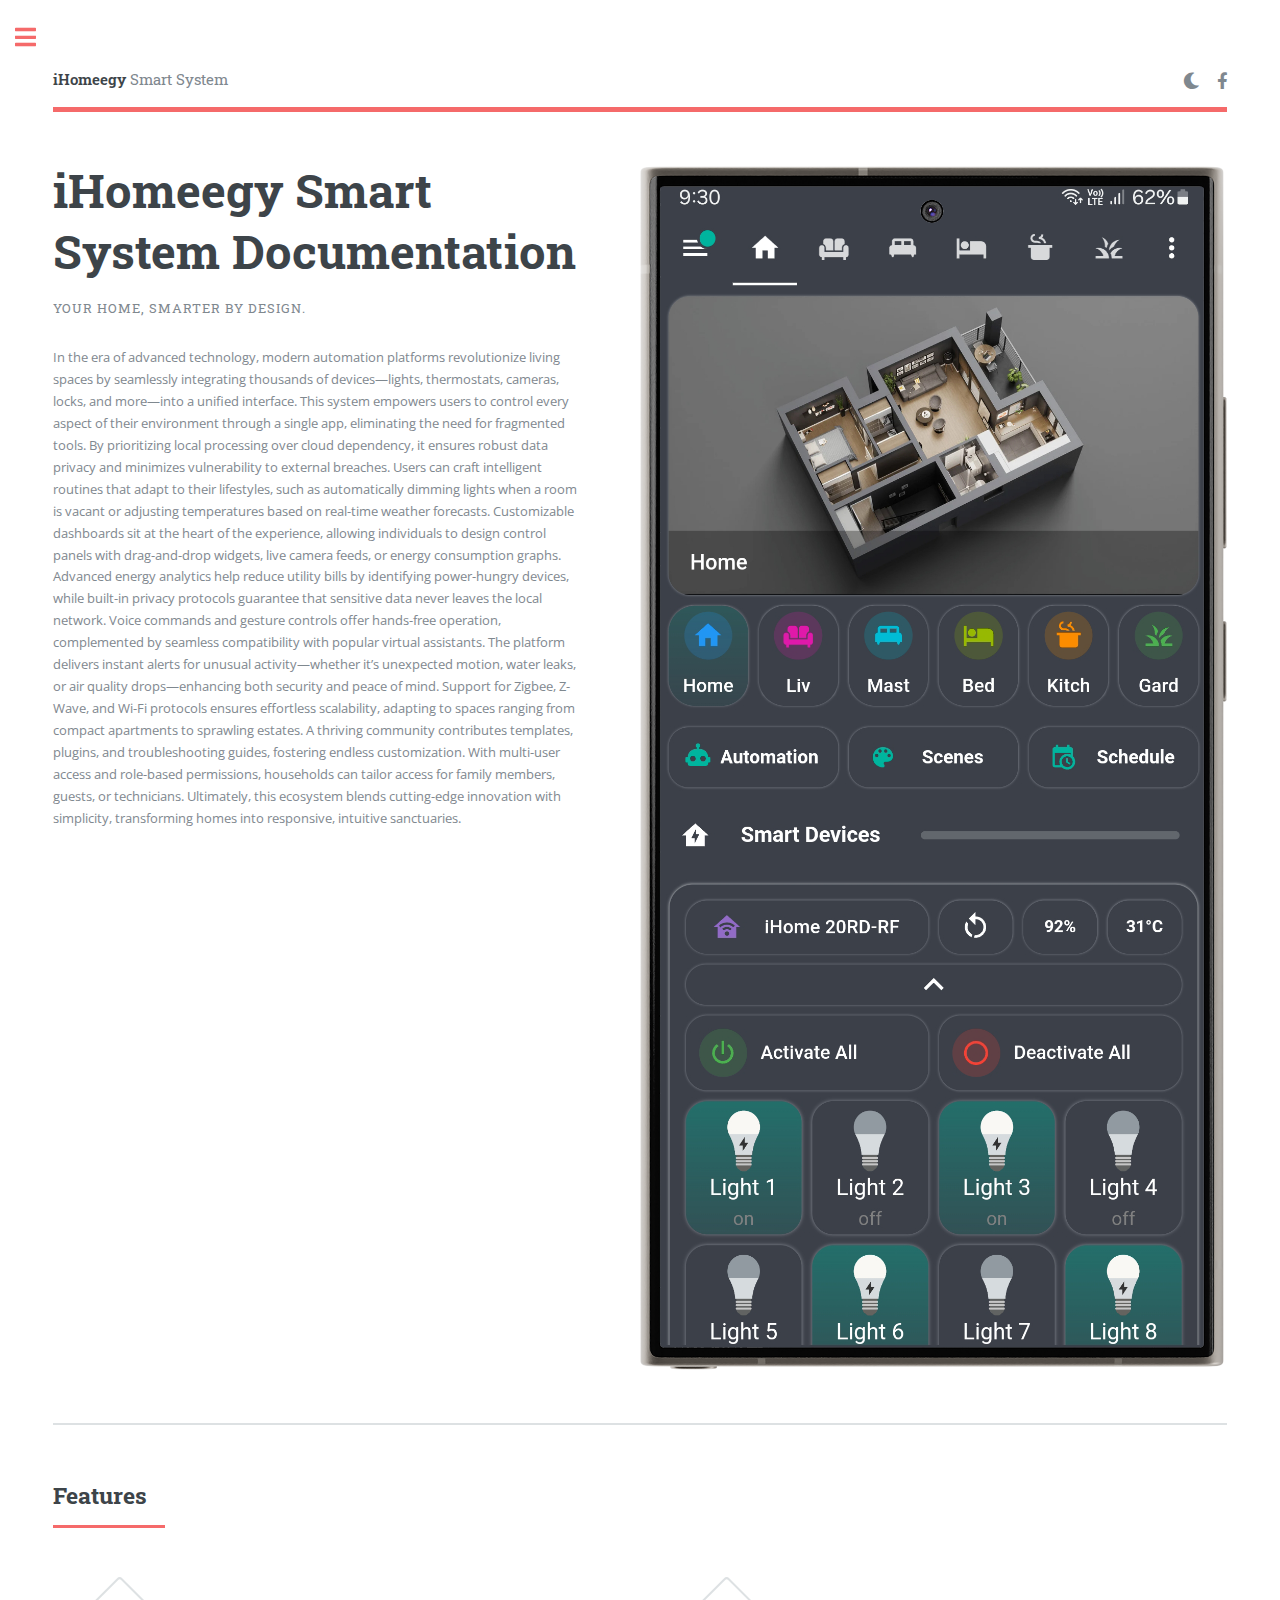
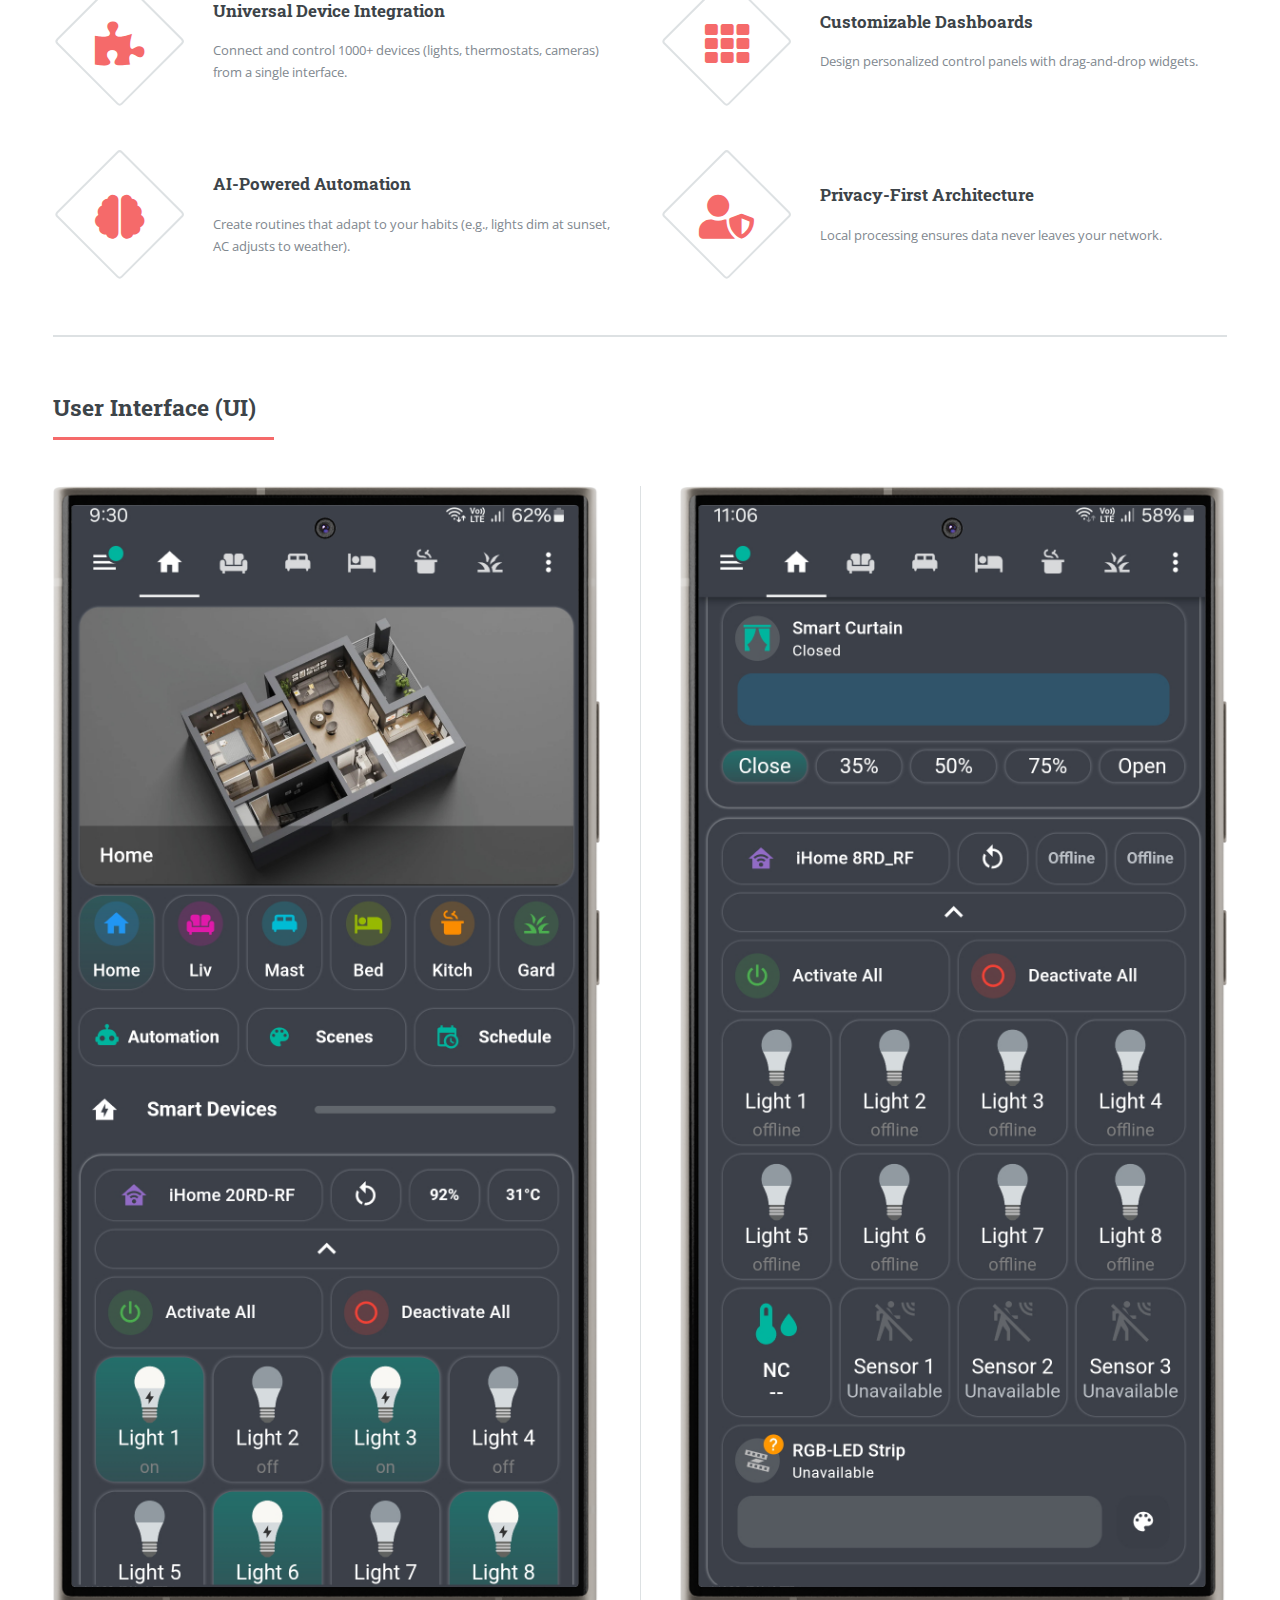
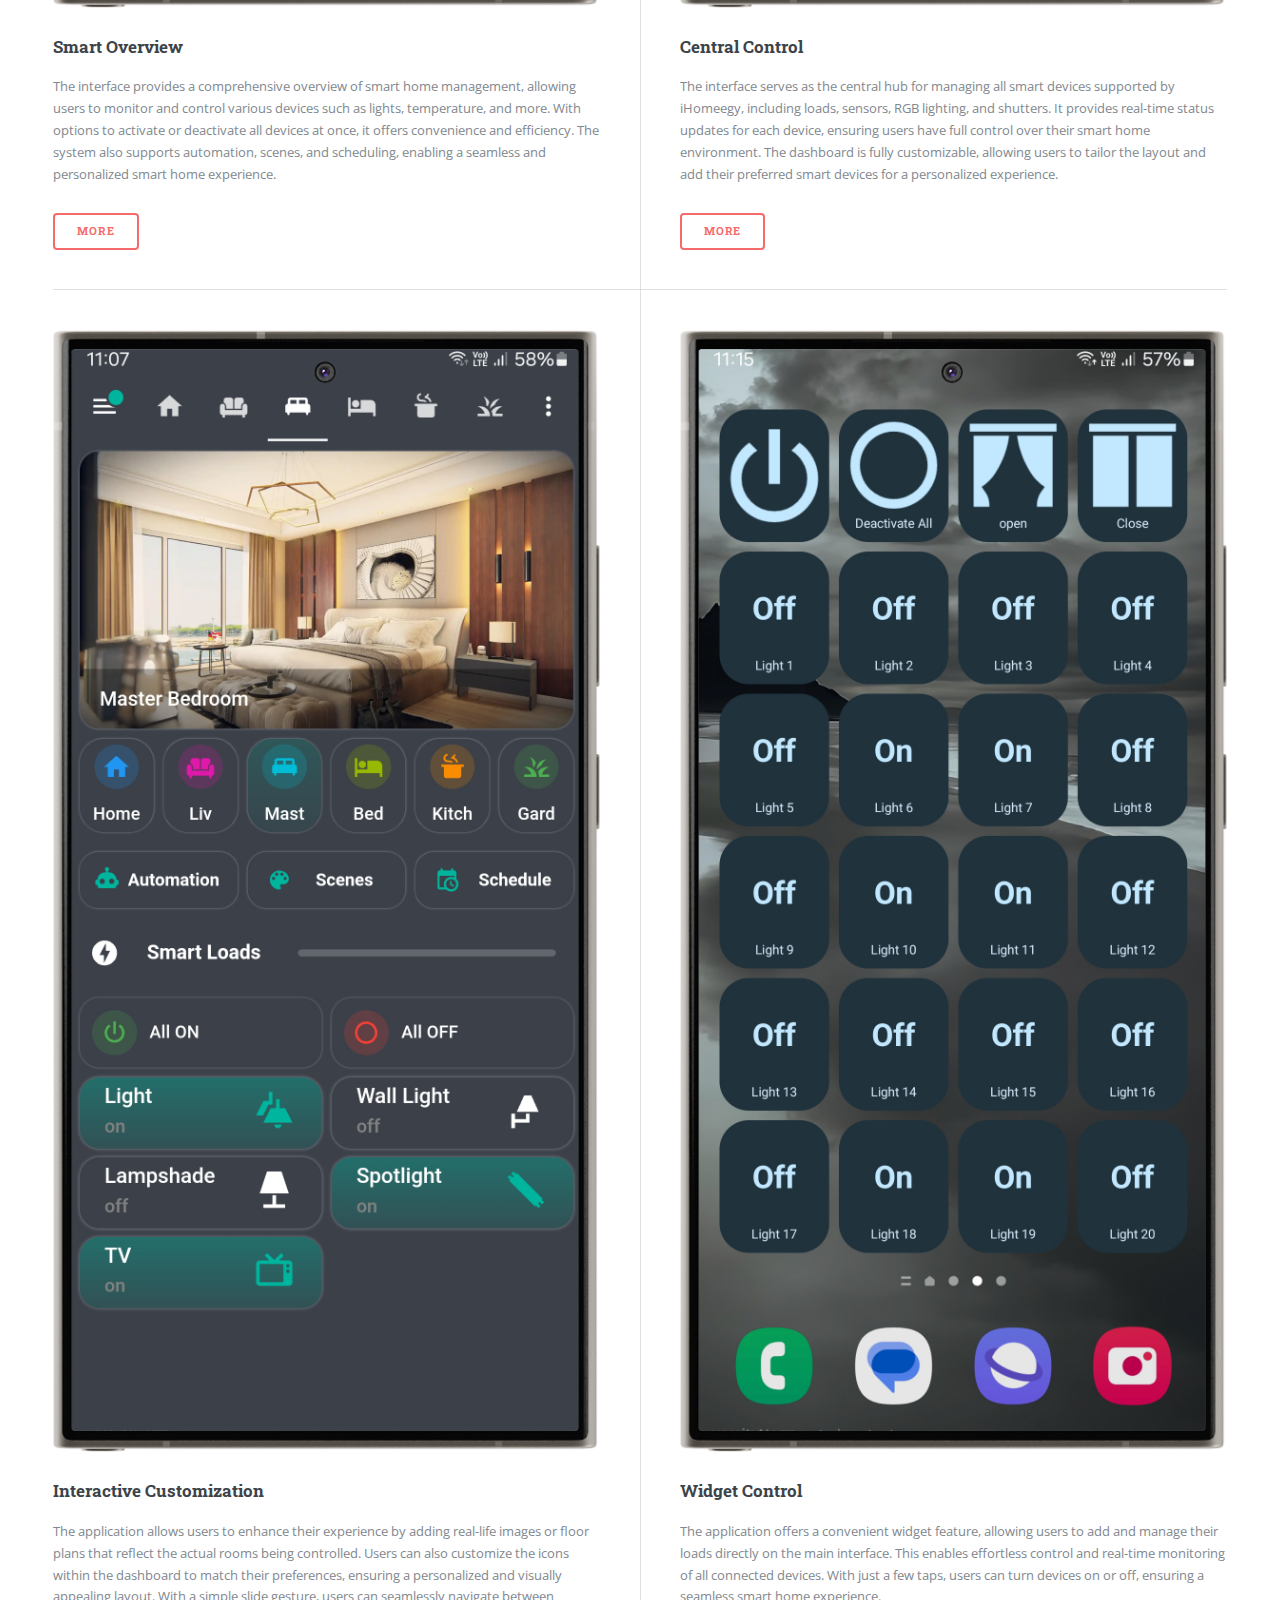
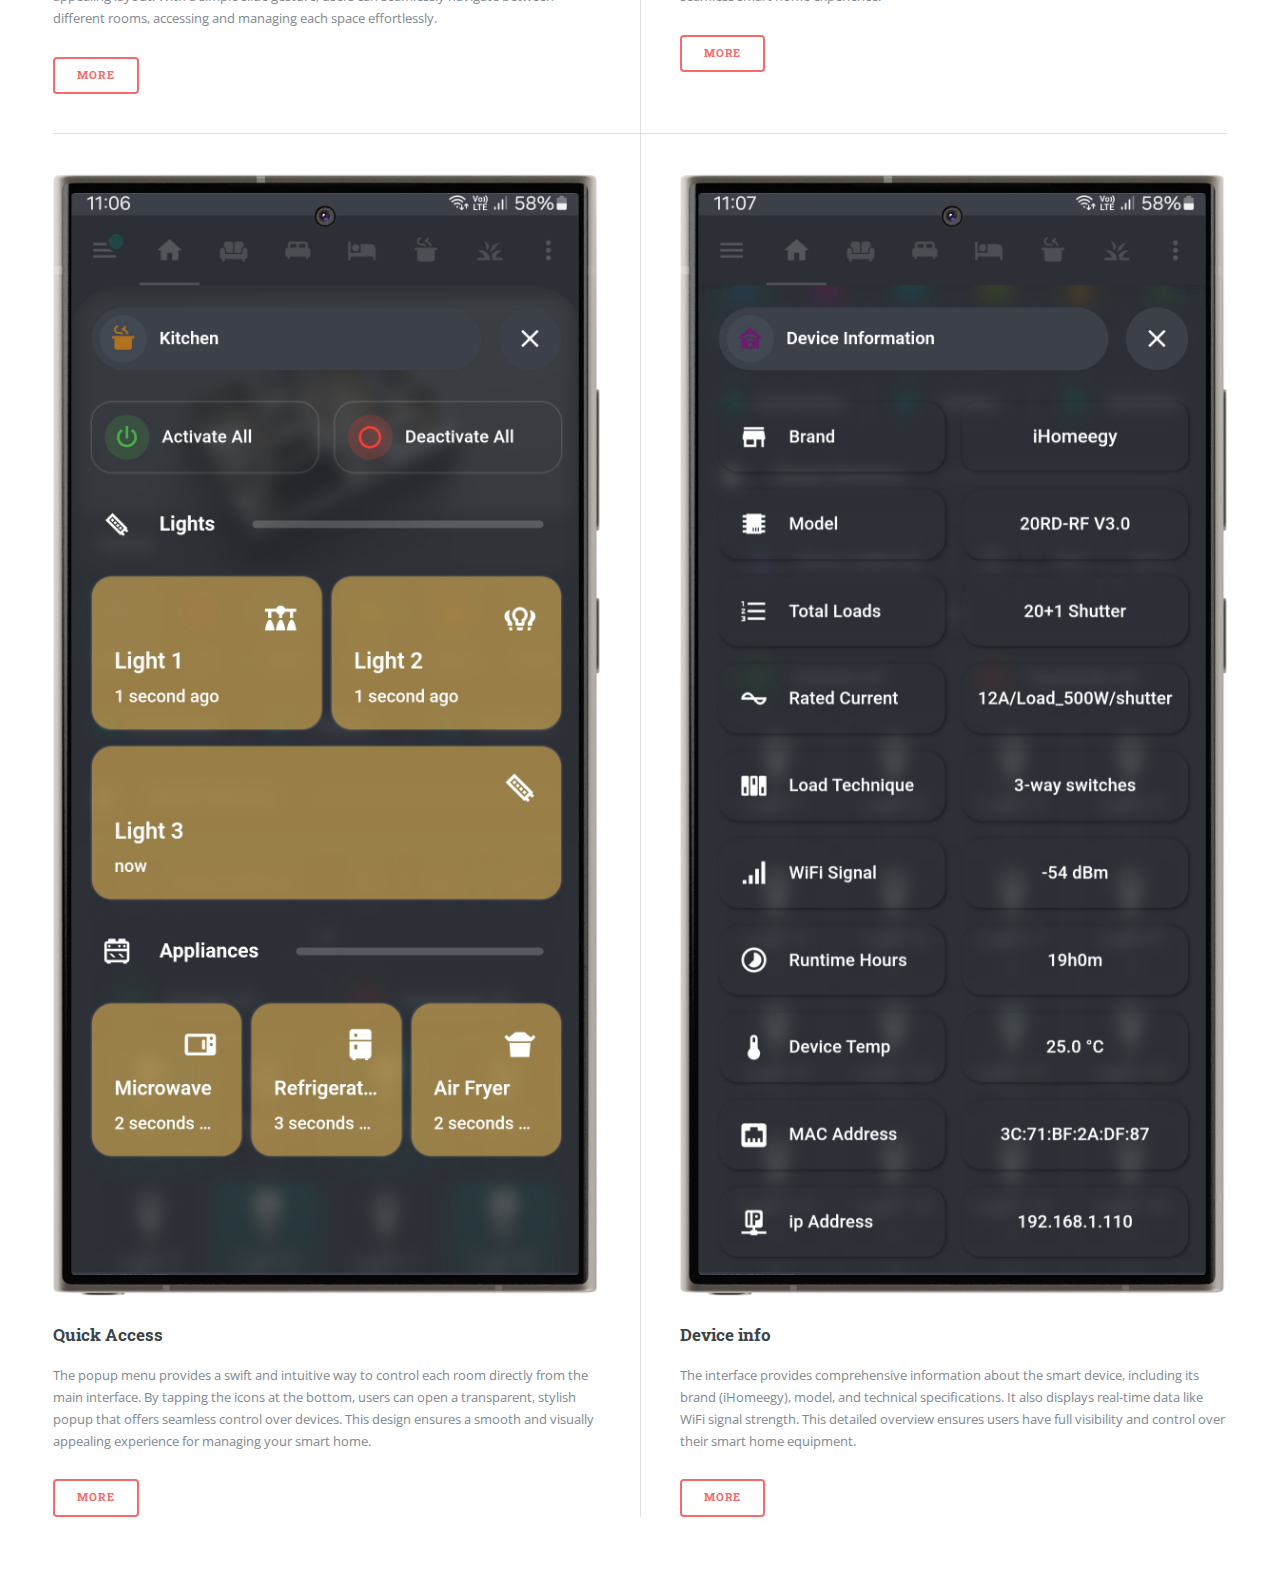
==== commit 9a4d439d: "index.html" ====
--- a/index.html
+++ b/index.html
@@ -1,16 +1,63 @@
 <!DOCTYPE HTML>
-<!--
-	
--->
 <html>
 	<head>
 		<title>iHomeegy Smart System - Documentation</title>
 		<meta charset="utf-8" />
 		<meta name="viewport" content="width=device-width, initial-scale=1, user-scalable=no" />
 		<link rel="stylesheet" href="assets/css/main.css" />
+        
+		<style>
+			body {
+				transition: all 0.4s ease-in-out !important;
+			}
+			
+			body.dark-mode {
+				background-color: #111111 !important;
+				color: #ffffff !important;
+			}
+
+			body.dark-mode *:not(input):not(textarea) {
+				color: #ffffff !important;
+				text-shadow: none !important;
+			}
+
+			body.dark-mode #sidebar,
+			body.dark-mode #menu,
+			body.dark-mode .button,
+			body.dark-mode .actions .button {
+				background-color: #2d2d2d !important;
+				border-color: #444444 !important;
+			}
+
+			body.dark-mode #search {
+				background-color: #2d2d2d !important;
+				border: 1px solid #444444 !important;
+			}
+
+			body.dark-mode #search input[type="text"] {
+				background-color: #3a3a3a !important;
+				color: #ffffff !important;
+			}
+
+			body.dark-mode a,
+			body.dark-mode .icon,
+			body.dark-mode h1,
+			body.dark-mode h2,
+			body.dark-mode h3 {
+				color: inherit !important;
+			}
+			
+		</style>
 	</head>
 	<body class="is-preload">
-
+		<script>
+			(function() {
+				const savedTheme = localStorage.getItem('theme');
+				if (savedTheme === 'dark') {
+					document.body.classList.add('dark-mode');
+				}
+			})();
+		</script>
 		<!-- Wrapper -->
 			<div id="wrapper">
 
@@ -18,13 +65,17 @@
 					<div id="main">
 						<div class="inner">
 
-							<!-- Header -->
-								<header id="header">
-									<a href="index.html" class="logo"><strong>iHomeegy</strong> Smart System</a>
-									<ul class="icons">
-										<li><a href="https://www.facebook.com/ihomeegy.smart" class="icon brands fa-facebook-f"><span class="label">Facebook</span></a></li>
-									</ul>
-								</header>
+							<!-- Modified Header with Dark Mode Toggle -->
+							<header id="header">
+								<a href="index.html" class="logo"><strong>iHomeegy</strong> Smart System</a>
+								<ul class="icons">
+									<!-- Added Dark Mode Toggle -->
+									<li>
+										<span class="icon solid fa-moon" id="darkModeToggle" onclick="toggleDarkMode()"></span>
+									</li>
+									<li><a href="https://www.facebook.com/ihomeegy.smart" class="icon brands fa-facebook-f"><span class="label">Facebook</span></a></li>
+								</ul>
+							</header>
 
 							<!-- Banner -->
 								<section id="banner">
@@ -32,11 +83,15 @@
 										<header>
 											<h1>iHomeegy Smart<br />
 											System Documentation</h1>
-											<p>A free and fully responsive site template</p>
+											<p>Your Home, Smarter by Design.</p>
 										</header>
-										<p>Aenean ornare velit lacus, ac varius enim ullamcorper eu. Proin aliquam facilisis ante interdum congue. Integer mollis, nisl amet convallis, porttitor magna ullamcorper, amet egestas mauris. Ut magna finibus nisi nec lacinia. Nam maximus erat id euismod egestas. Pellentesque sapien ac quam. Lorem ipsum dolor sit nullam.</p>
+										<p>In the era of advanced technology, modern automation platforms revolutionize living spaces by seamlessly integrating thousands of devices—lights, thermostats, cameras, locks, and more—into a unified interface. This system empowers users to control every aspect of their environment through a single app, eliminating the need for fragmented tools. By prioritizing local processing over cloud dependency, it ensures robust data privacy and minimizes vulnerability to external breaches. Users can craft intelligent routines that adapt to their lifestyles, such as automatically dimming lights when a room is vacant or adjusting temperatures based on real-time weather forecasts.
+
+										Customizable dashboards sit at the heart of the experience, allowing individuals to design control panels with drag-and-drop widgets, live camera feeds, or energy consumption graphs. Advanced energy analytics help reduce utility bills by identifying power-hungry devices, while built-in privacy protocols guarantee that sensitive data never leaves the local network. Voice commands and gesture controls offer hands-free operation, complemented by seamless compatibility with popular virtual assistants.
+
+										The platform delivers instant alerts for unusual activity—whether it’s unexpected motion, water leaks, or air quality drops—enhancing both security and peace of mind. Support for Zigbee, Z-Wave, and Wi-Fi protocols ensures effortless scalability, adapting to spaces ranging from compact apartments to sprawling estates. A thriving community contributes templates, plugins, and troubleshooting guides, fostering endless customization. With multi-user access and role-based permissions, households can tailor access for family members, guests, or technicians. Ultimately, this ecosystem blends cutting-edge innovation with simplicity, transforming homes into responsive, intuitive sanctuaries.</p>
 										<ul class="actions">
-											<li><a href="#" class="button big">Learn More</a></li>
+											<!--  <li><a href="#" class="button big">Learn More</a></li> -->
 										</ul>
 									</div>
 									<span class="image object">
@@ -47,35 +102,35 @@
 							<!-- Section -->
 								<section>
 									<header class="major">
-										<h2>Erat lacinia</h2>
+										<h2>Features</h2>
 									</header>
 									<div class="features">
 										<article>
-											<span class="icon fa-gem"></span>
+											<span class="icon solid fa-puzzle-piece"></span>
 											<div class="content">
-												<h3>Portitor ullamcorper</h3>
-												<p>Aenean ornare velit lacus, ac varius enim lorem ullamcorper dolore. Proin aliquam facilisis ante interdum. Sed nulla amet lorem feugiat tempus aliquam.</p>
+												<h3>Universal Device Integration</h3>
+												<p>Connect and control 1000+ devices (lights, thermostats, cameras) from a single interface.</p>
 											</div>
 										</article>
 										<article>
-											<span class="icon solid fa-paper-plane"></span>
+											<span class="icon solid fa-th"></span>
 											<div class="content">
-												<h3>Sapien veroeros</h3>
-												<p>Aenean ornare velit lacus, ac varius enim lorem ullamcorper dolore. Proin aliquam facilisis ante interdum. Sed nulla amet lorem feugiat tempus aliquam.</p>
+												<h3>Customizable Dashboards</h3>
+												<p>Design personalized control panels with drag-and-drop widgets.</p>
 											</div>
 										</article>
 										<article>
-											<span class="icon solid fa-rocket"></span>
+											<span class="icon solid fa-brain"></span>
 											<div class="content">
-												<h3>Quam lorem ipsum</h3>
-												<p>Aenean ornare velit lacus, ac varius enim lorem ullamcorper dolore. Proin aliquam facilisis ante interdum. Sed nulla amet lorem feugiat tempus aliquam.</p>
+												<h3>AI-Powered Automation</h3>
+												<p>Create routines that adapt to your habits (e.g., lights dim at sunset, AC adjusts to weather).</p>
 											</div>
 										</article>
 										<article>
-											<span class="icon solid fa-signal"></span>
+											<span class="icon solid fa-user-shield"></span>
 											<div class="content">
-												<h3>Sed magna finibus</h3>
-												<p>Aenean ornare velit lacus, ac varius enim lorem ullamcorper dolore. Proin aliquam facilisis ante interdum. Sed nulla amet lorem feugiat tempus aliquam.</p>
+												<h3>Privacy-First Architecture</h3>
+												<p>Local processing ensures data never leaves your network.</p>
 											</div>
 										</article>
 									</div>
@@ -84,53 +139,53 @@
 							<!-- Section -->
 								<section>
 									<header class="major">
-										<h2>Ipsum sed dolor</h2>
+										<h2>User Interface (UI)</h2>
 									</header>
 									<div class="posts">
 										<article>
 											<a href="#" class="image"><img src="images/pic01.png" alt="" /></a>
-											<h3>Interdum aenean</h3>
-											<p>Aenean ornare velit lacus, ac varius enim lorem ullamcorper dolore. Proin aliquam facilisis ante interdum. Sed nulla amet lorem feugiat tempus aliquam.</p>
+											<h3>Smart Overview</h3>
+											<p>The interface provides a comprehensive overview of smart home management, allowing users to monitor and control various devices such as lights, temperature, and more. With options to activate or deactivate all devices at once, it offers convenience and efficiency. The system also supports automation, scenes, and scheduling, enabling a seamless and personalized smart home experience.</p>
 											<ul class="actions">
 												<li><a href="#" class="button">More</a></li>
 											</ul>
 										</article>
 										<article>
 											<a href="#" class="image"><img src="images/pic02.png" alt="" /></a>
-											<h3>Nulla amet dolore</h3>
-											<p>Aenean ornare velit lacus, ac varius enim lorem ullamcorper dolore. Proin aliquam facilisis ante interdum. Sed nulla amet lorem feugiat tempus aliquam.</p>
+											<h3>Central Control</h3>
+											<p>The interface serves as the central hub for managing all smart devices supported by iHomeegy, including loads, sensors, RGB lighting, and shutters. It provides real-time status updates for each device, ensuring users have full control over their smart home environment. The dashboard is fully customizable, allowing users to tailor the layout and add their preferred smart devices for a personalized experience.</p>
 											<ul class="actions">
 												<li><a href="#" class="button">More</a></li>
 											</ul>
 										</article>
 										<article>
 											<a href="#" class="image"><img src="images/pic03.png" alt="" /></a>
-											<h3>Tempus ullamcorper</h3>
-											<p>Aenean ornare velit lacus, ac varius enim lorem ullamcorper dolore. Proin aliquam facilisis ante interdum. Sed nulla amet lorem feugiat tempus aliquam.</p>
+											<h3>Interactive Customization</h3>
+											<p>The application allows users to enhance their experience by adding real-life images or floor plans that reflect the actual rooms being controlled. Users can also customize the icons within the dashboard to match their preferences, ensuring a personalized and visually appealing layout. With a simple slide gesture, users can seamlessly navigate between different rooms, accessing and managing each space effortlessly.</p>
 											<ul class="actions">
 												<li><a href="#" class="button">More</a></li>
 											</ul>
 										</article>
 										<article>
 											<a href="#" class="image"><img src="images/pic04.png" alt="" /></a>
-											<h3>Sed etiam facilis</h3>
-											<p>Aenean ornare velit lacus, ac varius enim lorem ullamcorper dolore. Proin aliquam facilisis ante interdum. Sed nulla amet lorem feugiat tempus aliquam.</p>
+											<h3>Widget Control</h3>
+											<p>The application offers a convenient widget feature, allowing users to add and manage their loads directly on the main interface. This enables effortless control and real-time monitoring of all connected devices. With just a few taps, users can turn devices on or off, ensuring a seamless smart home experience.</p>
 											<ul class="actions">
 												<li><a href="#" class="button">More</a></li>
 											</ul>
 										</article>
 										<article>
 											<a href="#" class="image"><img src="images/pic05.png" alt="" /></a>
-											<h3>Feugiat lorem aenean</h3>
-											<p>Aenean ornare velit lacus, ac varius enim lorem ullamcorper dolore. Proin aliquam facilisis ante interdum. Sed nulla amet lorem feugiat tempus aliquam.</p>
+											<h3>Quick Access</h3>
+											<p>The popup menu provides a swift and intuitive way to control each room directly from the main interface. By tapping the icons at the bottom, users can open a transparent, stylish popup that offers seamless control over devices. This design ensures a smooth and visually appealing experience for managing your smart home.</p>
 											<ul class="actions">
 												<li><a href="#" class="button">More</a></li>
 											</ul>
 										</article>
 										<article>
 											<a href="#" class="image"><img src="images/pic06.png" alt="" /></a>
-											<h3>Amet varius aliquam</h3>
-											<p>Aenean ornare velit lacus, ac varius enim lorem ullamcorper dolore. Proin aliquam facilisis ante interdum. Sed nulla amet lorem feugiat tempus aliquam.</p>
+											<h3>Device info</h3>
+											<p>The interface provides comprehensive information about the smart device, including its brand (iHomeegy), model, and technical specifications. It also displays real-time data like WiFi signal strength. This detailed overview ensures users have full visibility and control over their smart home equipment.</p>
 											<ul class="actions">
 												<li><a href="#" class="button">More</a></li>
 											</ul>
@@ -159,51 +214,51 @@
 									</header>
 									<ul>
 										<li><a href="index.html">Homepage</a></li>
-										<li><a href="generic.html">Generic</a></li>
-										<li><a href="elements.html">Elements</a></li>
+										<li><a href="generic.html">Dashboard</a></li>
+										<li><a href="elements.html">Devices</a></li>
 										<li>
-											<span class="opener">Submenu</span>
+											<span class="opener">Automation</span>
 											<ul>
-												<li><a href="#">Lorem Dolor</a></li>
-												<li><a href="#">Ipsum Adipiscing</a></li>
-												<li><a href="#">Tempus Magna</a></li>
-												<li><a href="#">Feugiat Veroeros</a></li>
+												<li><a href="#">page 1</a></li>
+												<li><a href="#">page 2</a></li>
+												<li><a href="#">page 3</a></li>
+												<li><a href="#">page 4</a></li>
 											</ul>
 										</li>
-										<li><a href="#">Etiam Dolore</a></li>
-										<li><a href="#">Adipiscing</a></li>
+										<li><a href="#">Schedules</a></li>
+										<!-- <li><a href="#">Settings</a></li> -->
 										<li>
-											<span class="opener">Another Submenu</span>
+											<span class="opener">Settings</span>
 											<ul>
-												<li><a href="#">Lorem Dolor</a></li>
-												<li><a href="#">Ipsum Adipiscing</a></li>
-												<li><a href="#">Tempus Magna</a></li>
-												<li><a href="#">Feugiat Veroeros</a></li>
+												<li><a href="#">page 1</a></li>
+												<li><a href="#">page 2</a></li>
+												<li><a href="#">page 3</a></li>
+												<li><a href="#">page 4</a></li>
 											</ul>
 										</li>
-										<li><a href="#">Maximus Erat</a></li>
-										<li><a href="#">Sapien Mauris</a></li>
-										<li><a href="#">Amet Lacinia</a></li>
+										<!-- <li><a href="#">Maximus Erat</a></li> -->
+										<!-- <li><a href="#">Sapien Mauris</a></li> -->
+										<!-- <li><a href="#">Amet Lacinia</a></li> -->
 									</ul>
 								</nav>
 
 							<!-- Section -->
 								<section>
 									<header class="major">
-										<h2>Ante interdum</h2>
+										<h2></h2>
 									</header>
 									<div class="mini-posts">
 										<article>
 											<a href="#" class="image"><img src="images/pic07.png" alt="" /></a>
-											<p>Aenean ornare velit lacus, ac varius enim lorem ullamcorper dolore aliquam.</p>
+											<p>The dashboard centralizes control of smart devices, displaying active/inactive automations, logs, and room-specific settings like "Kitch" and "Gard".</p>
 										</article>
 										<article>
 											<a href="#" class="image"><img src="images/pic08.png" alt="" /></a>
-											<p>Aenean ornare velit lacus, ac varius enim lorem ullamcorper dolore aliquam.</p>
+											<p>The interface visualizes real-time and historical data through dynamic graphs.</p>
 										</article>
 										<article>
 											<a href="#" class="image"><img src="images/pic09.png" alt="" /></a>
-											<p>Aenean ornare velit lacus, ac varius enim lorem ullamcorper dolore aliquam.</p>
+											<p>The interface enables precise adjustment of smart rolling shutters, displaying real-time status.</p>
 										</article>
 									</div>
 									<ul class="actions">
@@ -216,18 +271,18 @@
 									<header class="major">
 										<h2>Get in touch</h2>
 									</header>
-									<p>Sed varius enim lorem ullamcorper dolore aliquam aenean ornare velit lacus, ac varius enim lorem ullamcorper dolore. Proin sed aliquam facilisis ante interdum. Sed nulla amet lorem feugiat tempus aliquam.</p>
+									<p>iHomeegy offers innovative smart home solutions designed to enhance your living experience with seamless automation and control. For more information, follow us on Facebook: iHomeegy Smart.</p>
 									<ul class="contact">
-										<li class="icon solid fa-envelope"><a href="#">information@untitled.tld</a></li>
-										<li class="icon solid fa-phone">(000) 000-0000</li>
-										<li class="icon solid fa-home">1234 Somewhere Road #8254<br />
-										Nashville, TN 00000-0000</li>
+										<li class="icon solid fa-envelope"><a href="#">ihomeegysmart@gmail.com</a></li>
+										<li class="icon solid fa-phone">(+20)11 59651389</li>
+										<li class="icon solid fa-home">Egypt<br />
+										</li>
 									</ul>
 								</section>
 
 							<!-- Footer -->
 								<footer id="footer">
-									<p class="copyright">&copy; All rights reserved. iHomeegy: <a href=""></a>. Design: <a href="">iHomeegy</a>.</p>
+									<p class="copyright">&copy; All rights reserved. iHomeegy</p>
 								</footer>
 
 						</div>
@@ -236,11 +291,35 @@
 			</div>
 
 		<!-- Scripts -->
-			<script src="assets/js/jquery.min.js"></script>
-			<script src="assets/js/browser.min.js"></script>
-			<script src="assets/js/breakpoints.min.js"></script>
-			<script src="assets/js/util.js"></script>
-			<script src="assets/js/main.js"></script>
-
+		<script src="assets/js/jquery.min.js"></script>
+		<script src="assets/js/browser.min.js"></script>
+		<script src="assets/js/breakpoints.min.js"></script>
+		<script src="assets/js/util.js"></script>
+		<script src="assets/js/main.js"></script>
+
+		<!-- Dark Mode Script -->
+		<script>
+			function toggleDarkMode() {
+				const isDark = document.body.classList.toggle('dark-mode');
+				const icon = document.getElementById('darkModeToggle');
+				
+				icon.classList.toggle('fa-moon', !isDark);
+				icon.classList.toggle('fa-sun', isDark);
+				
+				localStorage.setItem('theme', isDark ? 'dark' : 'light');
+			}
+
+			// تحديث الأيقونة بعد التحميل
+			document.addEventListener('DOMContentLoaded', () => {
+				const savedTheme = localStorage.getItem('theme');
+				const icon = document.getElementById('darkModeToggle');
+				
+				if (savedTheme === 'dark') {
+					icon.classList.replace('fa-moon', 'fa-sun');
+				} else {
+					icon.classList.replace('fa-sun', 'fa-moon');
+				}
+			});
+		</script>
 	</body>
-</html>+</html>
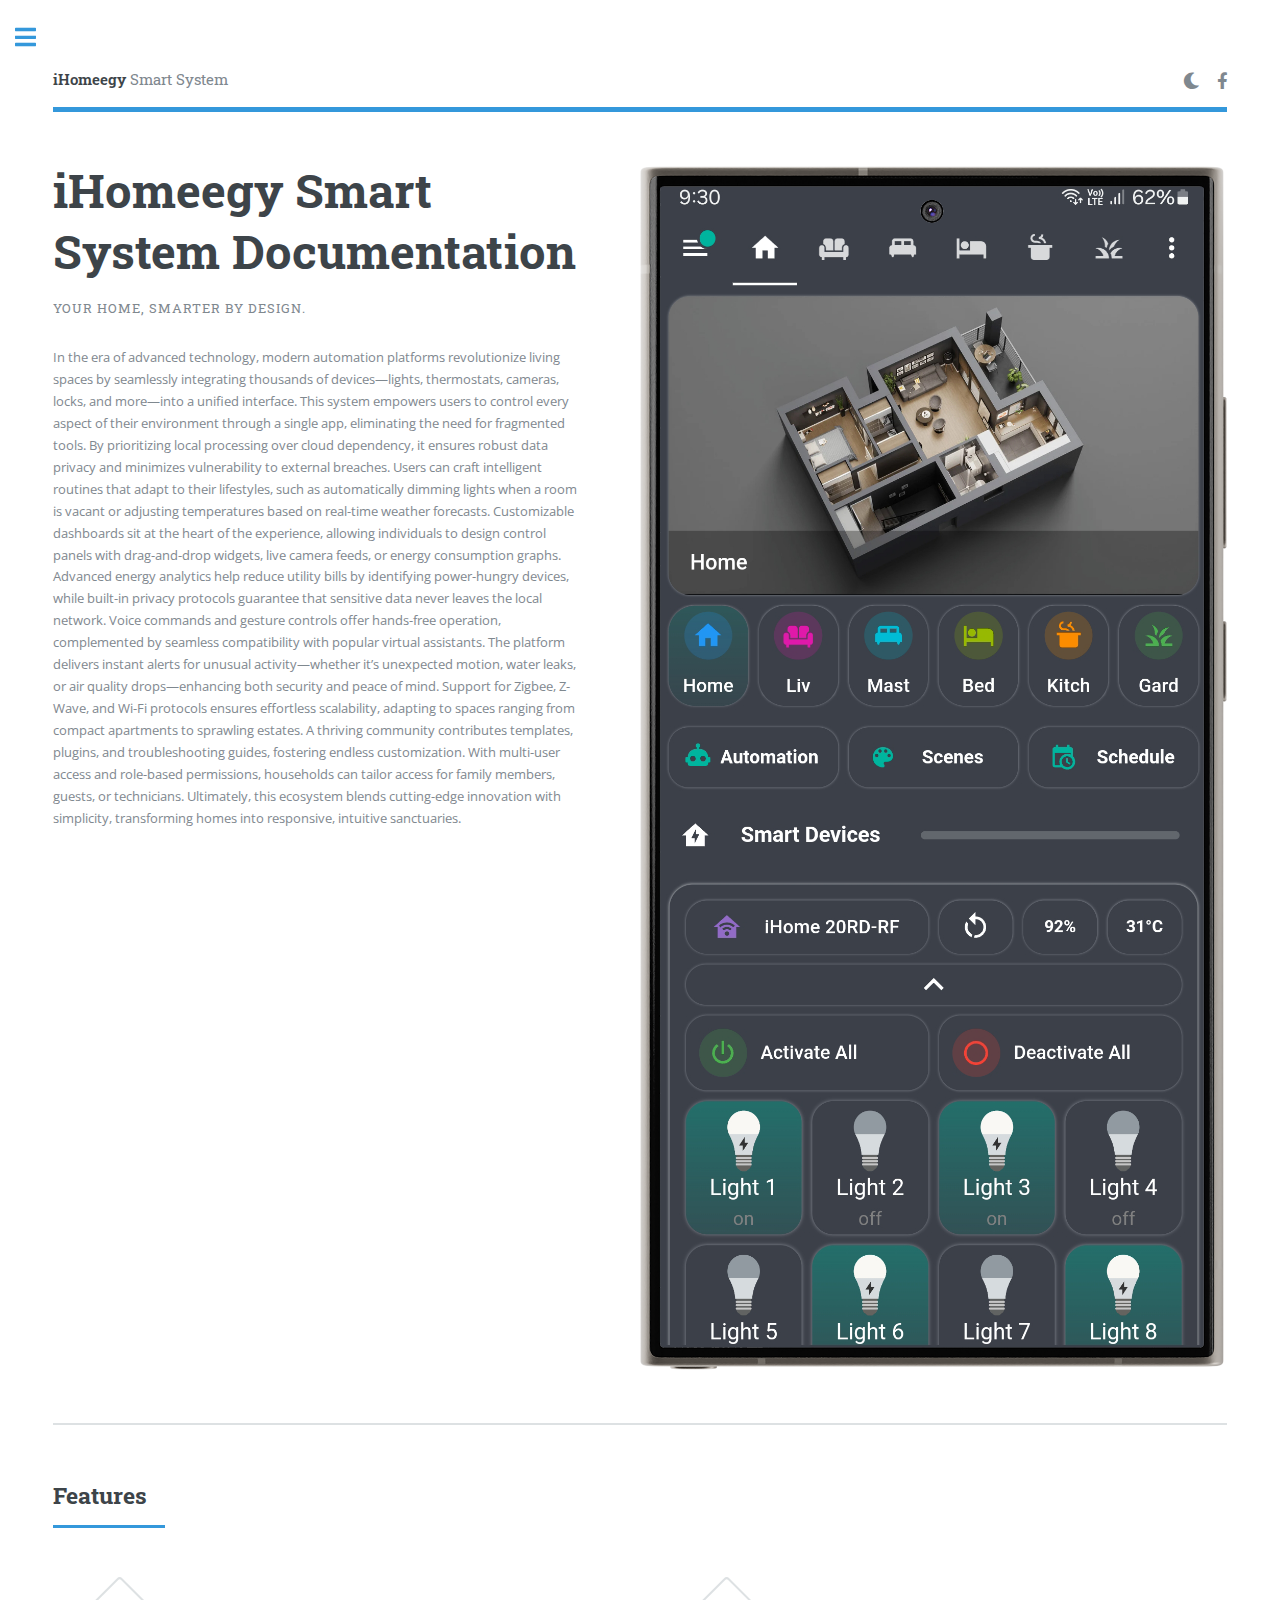
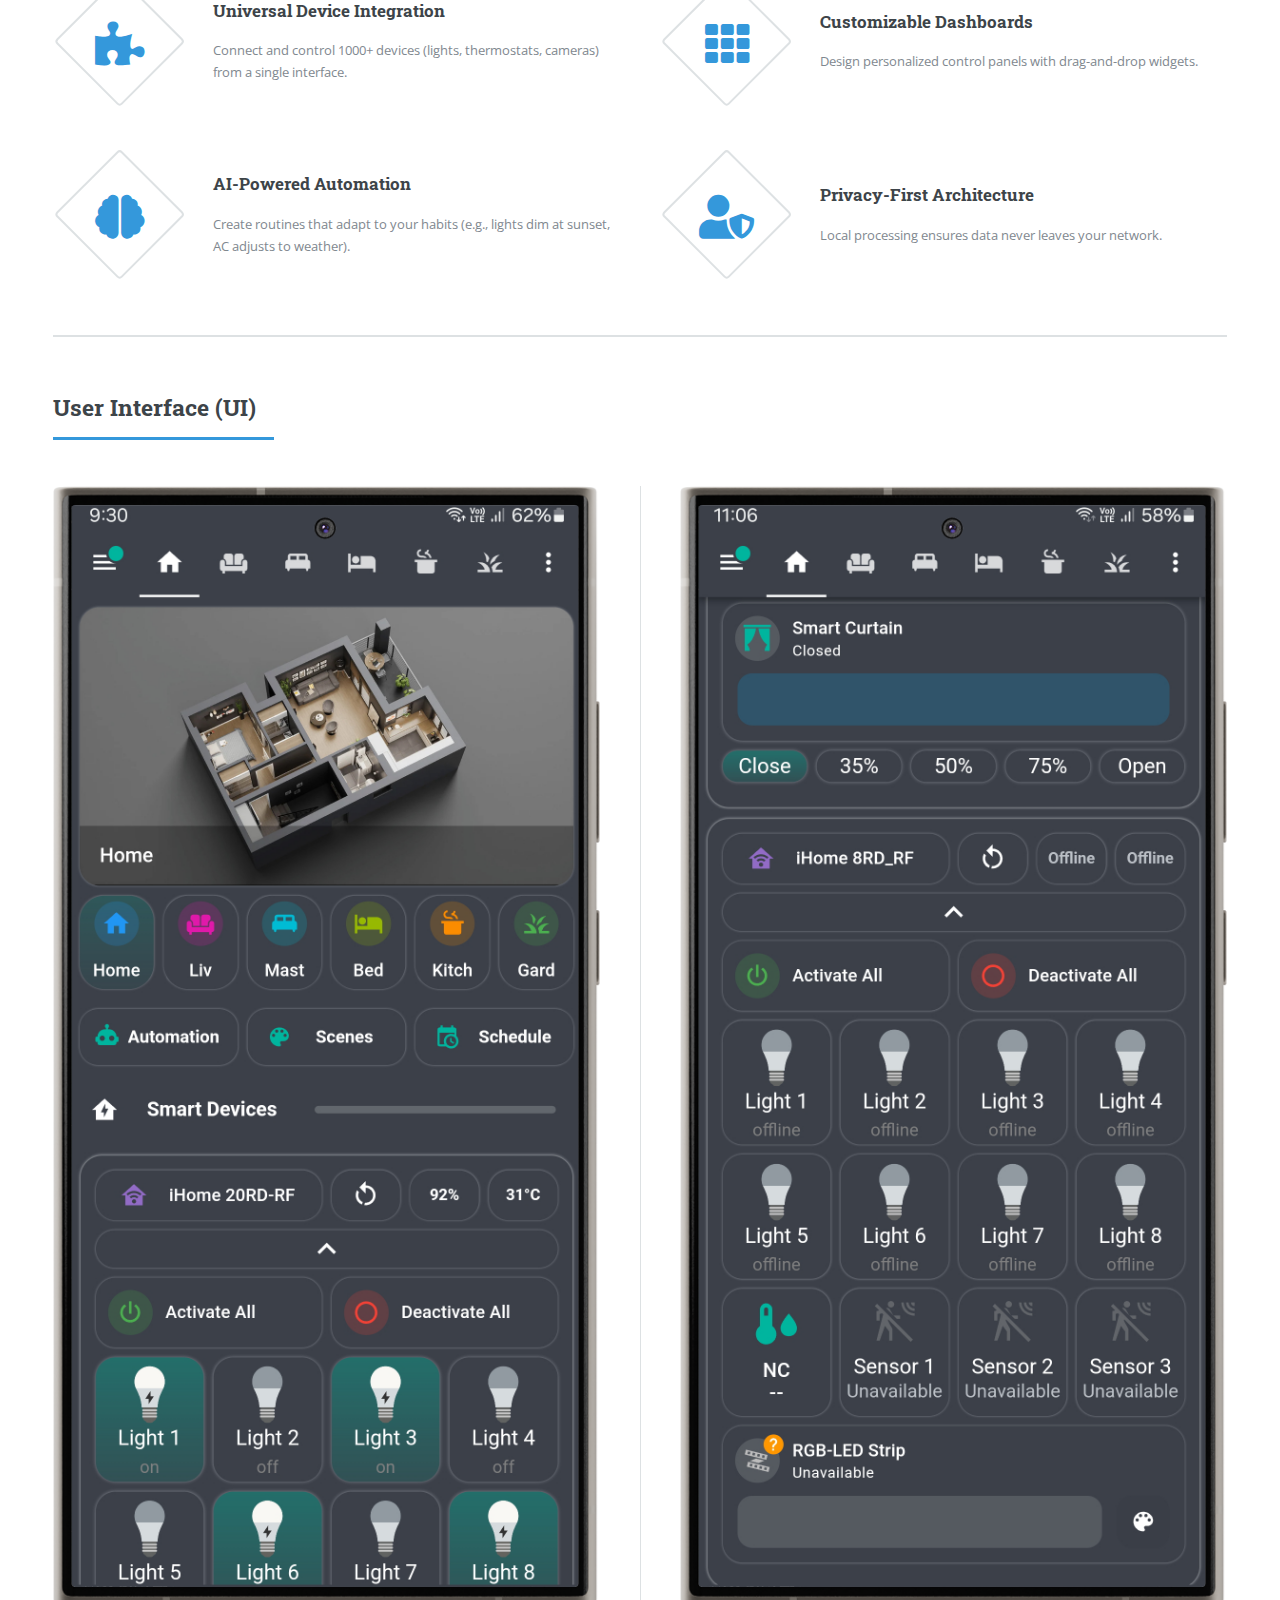
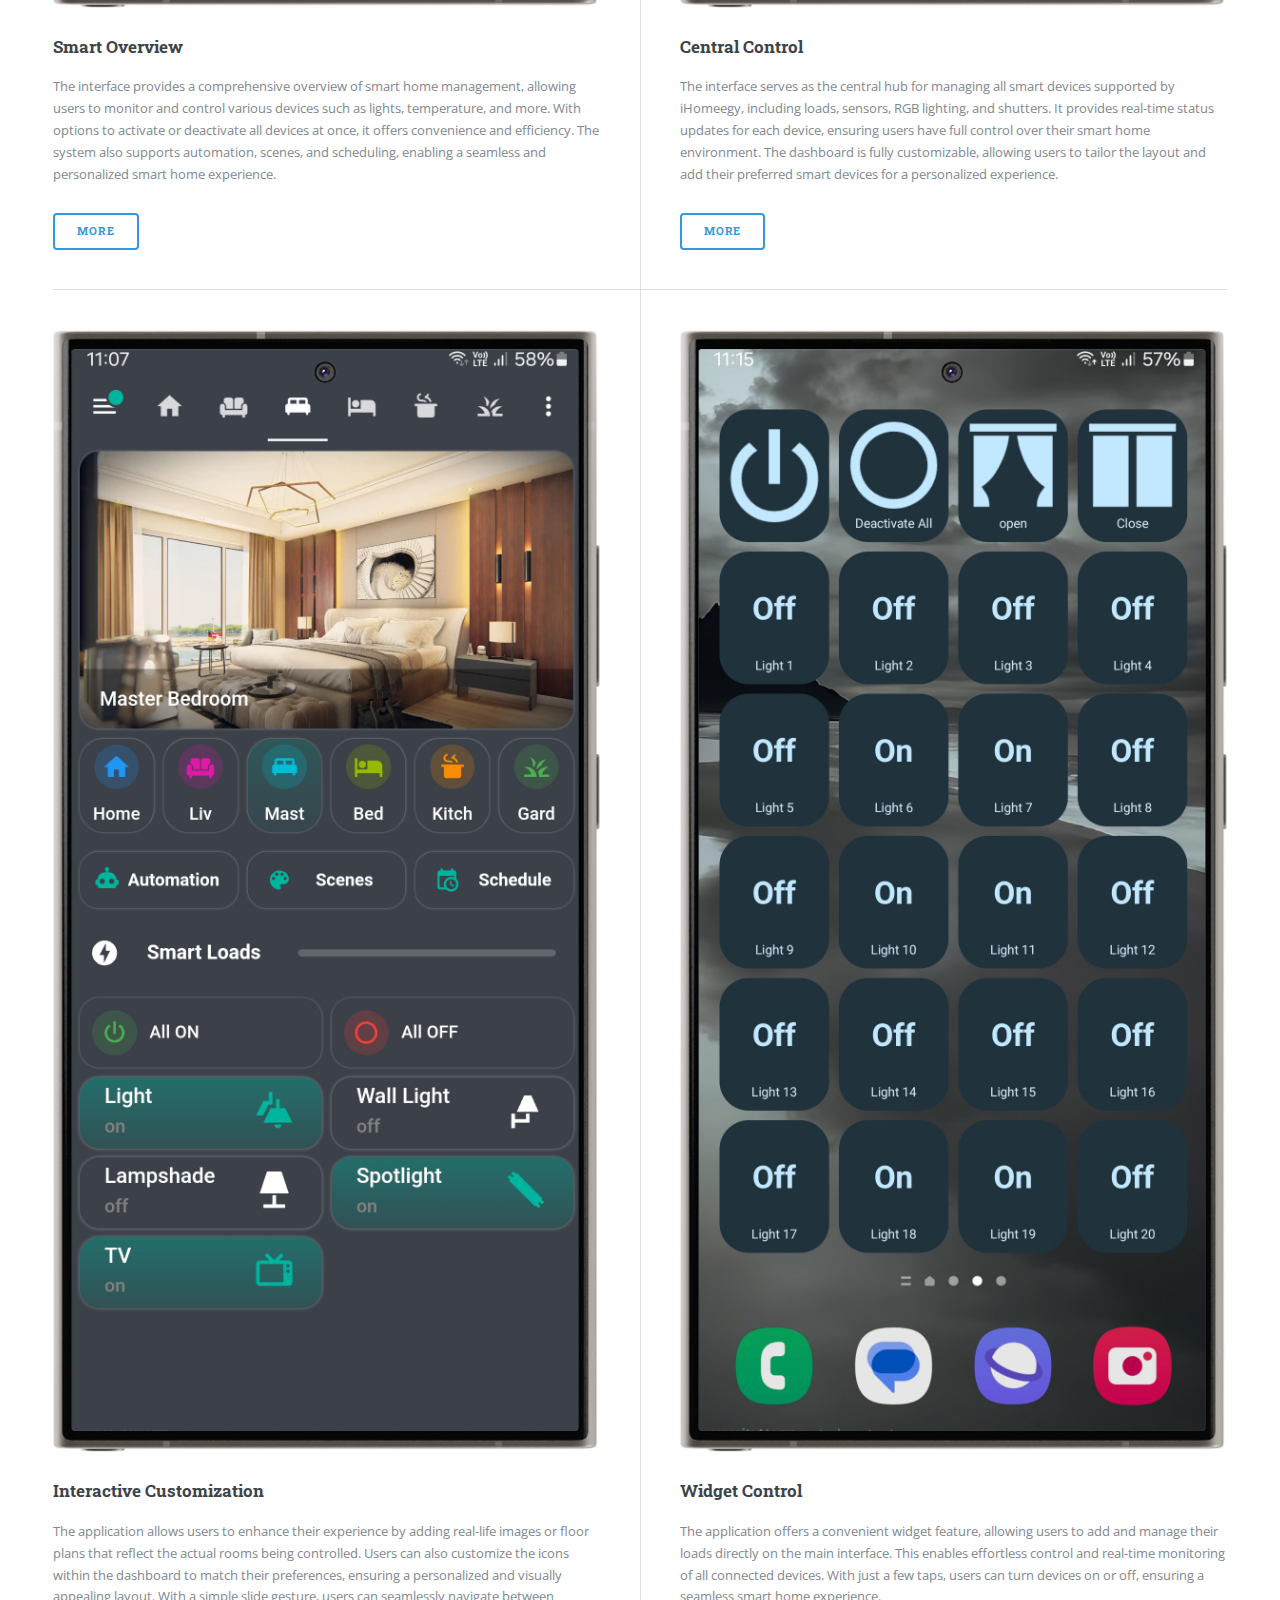
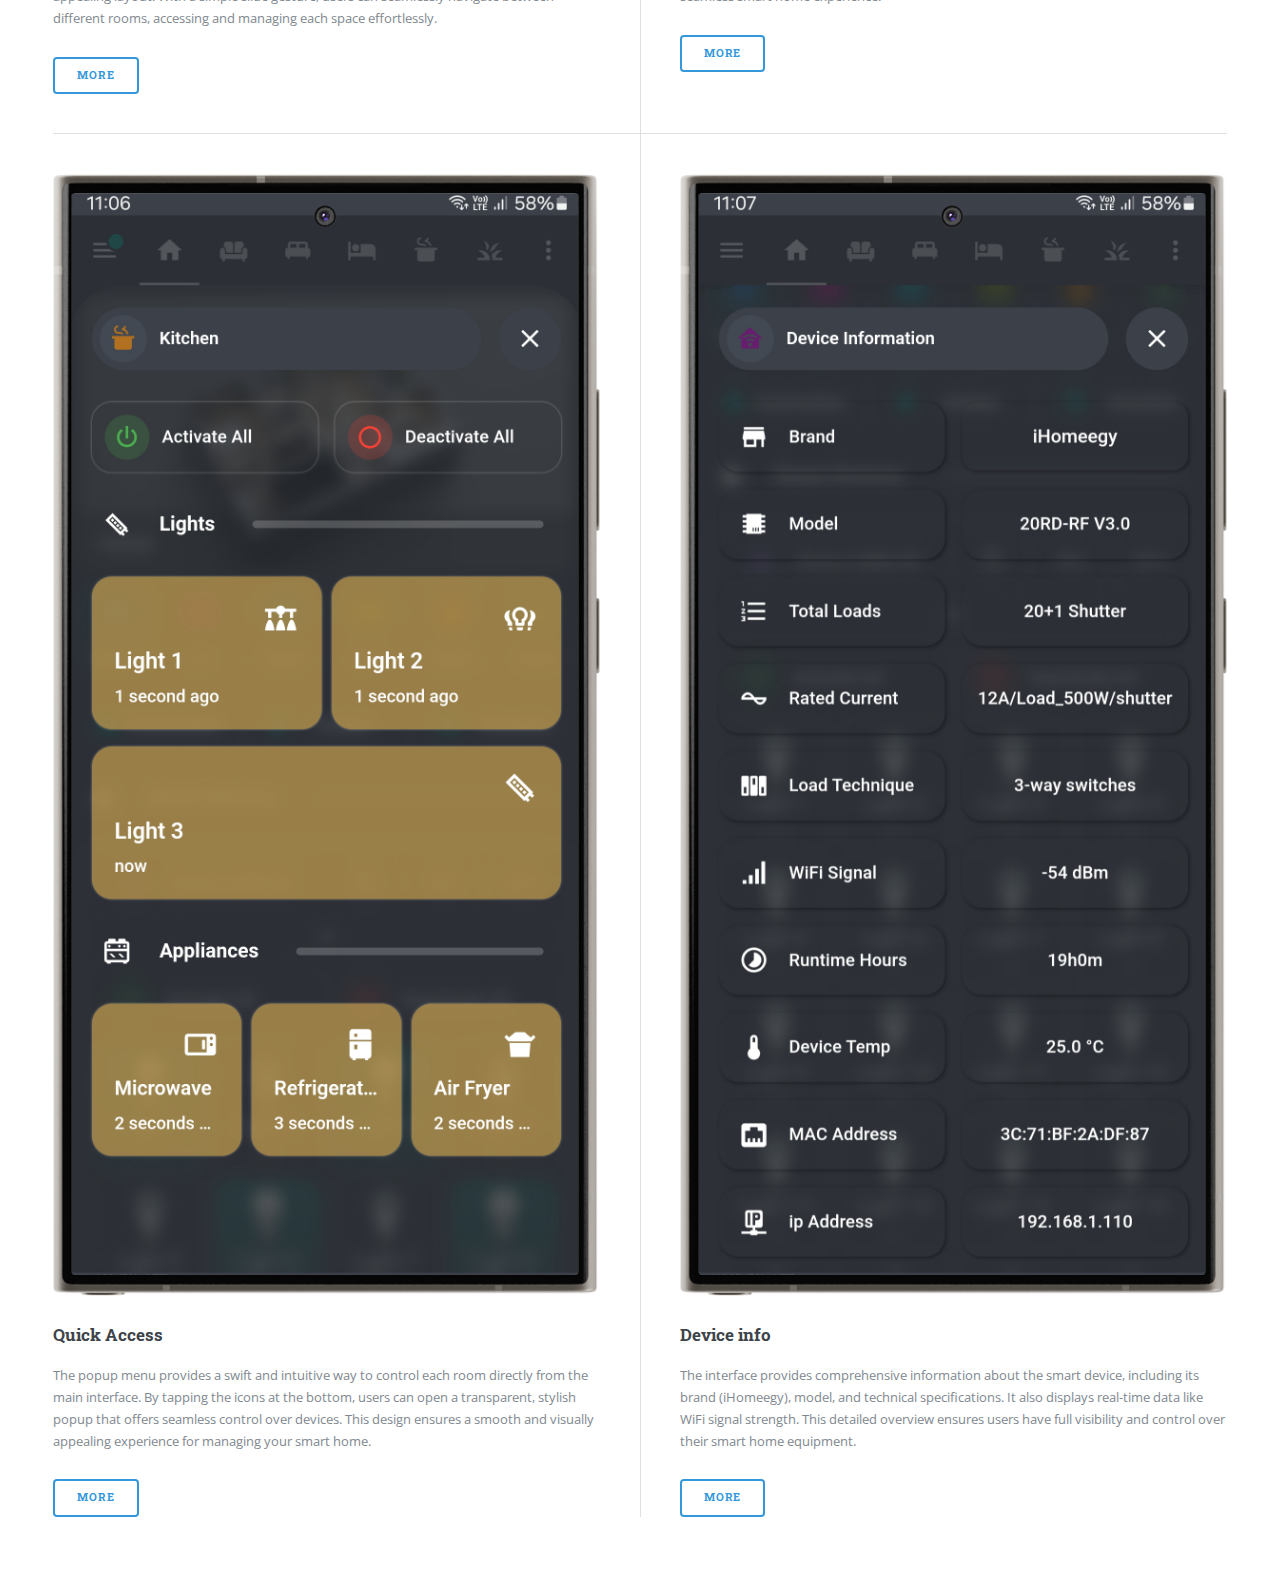
==== commit 2bbd6c5a: "index.html" ====
--- a/index.html
+++ b/index.html
@@ -7,13 +7,21 @@
 		<link rel="stylesheet" href="assets/css/main.css" />
         
 		<style>
+			/* منع الوميض الأولي */
+			body:not(.loaded) {
+				opacity: 0;
+				overflow: hidden;
+			}
+			
+			/* تأثير الانتقال */
 			body {
-				transition: all 0.4s ease-in-out !important;
+				transition: opacity 0.4s ease-in-out !important;
 			}
 			
+			/* إصلاح ألوان الوضع الليلي مسبقاً */
 			body.dark-mode {
-				background-color: #111111 !important;
-				color: #ffffff !important;
+				background-color: #111 !important;
+				color: #fff !important;
 			}
 
 			body.dark-mode *:not(input):not(textarea) {
@@ -51,11 +59,13 @@
 	</head>
 	<body class="is-preload">
 		<script>
+			// تطبيق الوضع الليلي قبل تحميل الصفحة
 			(function() {
 				const savedTheme = localStorage.getItem('theme');
 				if (savedTheme === 'dark') {
 					document.body.classList.add('dark-mode');
 				}
+				document.body.classList.add('is-preload');
 			})();
 		</script>
 		<!-- Wrapper -->
@@ -300,25 +310,30 @@
 		<!-- Dark Mode Script -->
 		<script>
 			function toggleDarkMode() {
-				const isDark = document.body.classList.toggle('dark-mode');
+				const body = document.body;
+				const isDark = body.classList.toggle('dark-mode');
 				const icon = document.getElementById('darkModeToggle');
 				
+				// تبديل الأيقونات
+				icon.classList.toggle('fa-sun', isDark);
 				icon.classList.toggle('fa-moon', !isDark);
-				icon.classList.toggle('fa-sun', isDark);
 				
+				// حفظ الإعدادات
 				localStorage.setItem('theme', isDark ? 'dark' : 'light');
 			}
 
-			// تحديث الأيقونة بعد التحميل
+			// تحديث الأيقونات عند التحميل
 			document.addEventListener('DOMContentLoaded', () => {
-				const savedTheme = localStorage.getItem('theme');
 				const icon = document.getElementById('darkModeToggle');
+				if (localStorage.getItem('theme') === 'dark') {
+					icon.classList.replace('fa-moon', 'fa-sun');
+				}
 				
-				if (savedTheme === 'dark') {
-					icon.classList.replace('fa-moon', 'fa-sun');
-				} else {
-					icon.classList.replace('fa-sun', 'fa-moon');
-				}
+				// إظهار الصفحة بعد التحميل
+				setTimeout(() => {
+					document.body.classList.add('loaded');
+					document.body.classList.remove('is-preload');
+				}, 100);
 			});
 		</script>
 	</body>
--- a/assets/css/main.css
+++ b/assets/css/main.css
@@ -1,2273 +1,2274 @@
-@import url(fontawesome-all.min.css);
-@import url("https://fonts.googleapis.com/css?family=Open+Sans:400,600,400italic,600italic|Roboto+Slab:400,700");
+@import url(fontawesome-all.min.css);
+@import url("https://fonts.googleapis.com/css?family=Open+Sans:400,600,400italic,600italic|Roboto+Slab:400,700");
 /*
 	Editorial by HTML5 UP
 	html5up.net | @ajlkn
 	Free for personal and commercial use under the CCA 3.0 license (html5up.net/license)
-*/
-html, body, div, span, applet, object,
-iframe, h1, h2, h3, h4, h5, h6, p, blockquote,
-pre, a, abbr, acronym, address, big, cite,
-code, del, dfn, em, img, ins, kbd, q, s, samp,
-small, strike, strong, sub, sup, tt, var, b,
-u, i, center, dl, dt, dd, ol, ul, li, fieldset,
-form, label, legend, table, caption, tbody,
-tfoot, thead, tr, th, td, article, aside,
-canvas, details, embed, figure, figcaption,
-footer, header, hgroup, menu, nav, output, ruby,
-section, summary, time, mark, audio, video {
-  margin: 0;
-  padding: 0;
-  border: 0;
-  font-size: 100%;
-  font: inherit;
-  vertical-align: baseline; }
-
-article, aside, details, figcaption, figure,
-footer, header, hgroup, menu, nav, section {
-  display: block; }
-
-body {
-  line-height: 1; }
-
-ol, ul {
-  list-style: none; }
-
-blockquote, q {
-  quotes: none; }
-  blockquote:before, blockquote:after, q:before, q:after {
-    content: '';
-    content: none; }
-
-table {
-  border-collapse: collapse;
-  border-spacing: 0; }
-
-body {
-  -webkit-text-size-adjust: none; }
-
-mark {
-  background-color: transparent;
-  color: inherit; }
-
-input::-moz-focus-inner {
-  border: 0;
-  padding: 0; }
-
-input, select, textarea {
-  -moz-appearance: none;
-  -webkit-appearance: none;
-  -ms-appearance: none;
-  appearance: none; }
-
-/* Basic */
-@-ms-viewport {
-  width: device-width; }
-
-body {
-  -ms-overflow-style: scrollbar; }
-
-@media screen and (max-width: 480px) {
-  html, body {
-    min-width: 320px; } }
-
-html {
-  box-sizing: border-box; }
-
-*, *:before, *:after {
-  box-sizing: inherit; }
-
-body {
-  background: #ffffff; }
-  body.is-preload *, body.is-preload *:before, body.is-preload *:after, body.is-resizing *, body.is-resizing *:before, body.is-resizing *:after {
-    -moz-animation: none !important;
-    -webkit-animation: none !important;
-    -ms-animation: none !important;
-    animation: none !important;
-    -moz-transition: none !important;
-    -webkit-transition: none !important;
-    -ms-transition: none !important;
-    transition: none !important; }
-
-/* Type */
-body, input, select, textarea {
-  color: #7f888f;
-  font-family: "Open Sans", sans-serif;
-  font-size: 13pt;
-  font-weight: 400;
-  line-height: 1.65; }
-  @media screen and (max-width: 1680px) {
-    body, input, select, textarea {
-      font-size: 11pt; } }
-  @media screen and (max-width: 1280px) {
-    body, input, select, textarea {
-      font-size: 10pt; } }
-  @media screen and (max-width: 360px) {
-    body, input, select, textarea {
-      font-size: 9pt; } }
-
-a {
-  -moz-transition: color 0.2s ease-in-out, border-bottom-color 0.2s ease-in-out;
-  -webkit-transition: color 0.2s ease-in-out, border-bottom-color 0.2s ease-in-out;
-  -ms-transition: color 0.2s ease-in-out, border-bottom-color 0.2s ease-in-out;
-  transition: color 0.2s ease-in-out, border-bottom-color 0.2s ease-in-out;
-  border-bottom: dotted 1px;
-  color: #f56a6a;
-  text-decoration: none; }
-  a:hover {
-    border-bottom-color: #f56a6a;
-    color: #f56a6a !important; }
-    a:hover strong {
-      color: inherit; }
-
-strong, b {
-  color: #3d4449;
-  font-weight: 600; }
-
-em, i {
-  font-style: italic; }
-
-p {
-  margin: 0 0 2em 0; }
-
-h1, h2, h3, h4, h5, h6 {
-  color: #3d4449;
-  font-family: "Roboto Slab", serif;
-  font-weight: 700;
-  line-height: 1.5;
-  margin: 0 0 1em 0; }
-  h1 a, h2 a, h3 a, h4 a, h5 a, h6 a {
-    color: inherit;
-    text-decoration: none;
-    border-bottom: 0; }
-
-h1 {
-  font-size: 4em;
-  margin: 0 0 0.5em 0;
-  line-height: 1.3; }
-
-h2 {
-  font-size: 1.75em; }
-
-h3 {
-  font-size: 1.25em; }
-
-h4 {
-  font-size: 1.1em; }
-
-h5 {
-  font-size: 0.9em; }
-
-h6 {
-  font-size: 0.7em; }
-
-@media screen and (max-width: 1680px) {
-  h1 {
-    font-size: 3.5em; } }
-
-@media screen and (max-width: 980px) {
-  h1 {
-    font-size: 3.25em; } }
-
-@media screen and (max-width: 736px) {
-  h1 {
-    font-size: 2em;
-    line-height: 1.4; }
-  h2 {
-    font-size: 1.5em; } }
-
-sub {
-  font-size: 0.8em;
-  position: relative;
-  top: 0.5em; }
-
-sup {
-  font-size: 0.8em;
-  position: relative;
-  top: -0.5em; }
-
-blockquote {
-  border-left: solid 3px rgba(210, 215, 217, 0.75);
-  font-style: italic;
-  margin: 0 0 2em 0;
-  padding: 0.5em 0 0.5em 2em; }
-
-code {
-  background: rgba(230, 235, 237, 0.25);
-  border-radius: 0.375em;
-  border: solid 1px rgba(210, 215, 217, 0.75);
-  font-family: "Courier New", monospace;
-  font-size: 0.9em;
-  margin: 0 0.25em;
-  padding: 0.25em 0.65em; }
-
-pre {
-  -webkit-overflow-scrolling: touch;
-  font-family: "Courier New", monospace;
-  font-size: 0.9em;
-  margin: 0 0 2em 0; }
-  pre code {
-    display: block;
-    line-height: 1.75;
-    padding: 1em 1.5em;
-    overflow-x: auto; }
-
-hr {
-  border: 0;
-  border-bottom: solid 1px rgba(210, 215, 217, 0.75);
-  margin: 2em 0; }
-  hr.major {
-    margin: 3em 0; }
-
-.align-left {
-  text-align: left; }
-
-.align-center {
-  text-align: center; }
-
-.align-right {
-  text-align: right; }
-
-/* Row */
-.row {
-  display: flex;
-  flex-wrap: wrap;
-  box-sizing: border-box;
-  align-items: stretch; }
-  .row > * {
-    box-sizing: border-box; }
-  .row.gtr-uniform > * > :last-child {
-    margin-bottom: 0; }
-  .row.aln-left {
-    justify-content: flex-start; }
-  .row.aln-center {
-    justify-content: center; }
-  .row.aln-right {
-    justify-content: flex-end; }
-  .row.aln-top {
-    align-items: flex-start; }
-  .row.aln-middle {
-    align-items: center; }
-  .row.aln-bottom {
-    align-items: flex-end; }
-  .row > .imp {
-    order: -1; }
-  .row > .col-1 {
-    width: 8.33333%; }
-  .row > .off-1 {
-    margin-left: 8.33333%; }
-  .row > .col-2 {
-    width: 16.66667%; }
-  .row > .off-2 {
-    margin-left: 16.66667%; }
-  .row > .col-3 {
-    width: 25%; }
-  .row > .off-3 {
-    margin-left: 25%; }
-  .row > .col-4 {
-    width: 33.33333%; }
-  .row > .off-4 {
-    margin-left: 33.33333%; }
-  .row > .col-5 {
-    width: 41.66667%; }
-  .row > .off-5 {
-    margin-left: 41.66667%; }
-  .row > .col-6 {
-    width: 50%; }
-  .row > .off-6 {
-    margin-left: 50%; }
-  .row > .col-7 {
-    width: 58.33333%; }
-  .row > .off-7 {
-    margin-left: 58.33333%; }
-  .row > .col-8 {
-    width: 66.66667%; }
-  .row > .off-8 {
-    margin-left: 66.66667%; }
-  .row > .col-9 {
-    width: 75%; }
-  .row > .off-9 {
-    margin-left: 75%; }
-  .row > .col-10 {
-    width: 83.33333%; }
-  .row > .off-10 {
-    margin-left: 83.33333%; }
-  .row > .col-11 {
-    width: 91.66667%; }
-  .row > .off-11 {
-    margin-left: 91.66667%; }
-  .row > .col-12 {
-    width: 100%; }
-  .row > .off-12 {
-    margin-left: 100%; }
-  .row.gtr-0 {
-    margin-top: 0;
-    margin-left: 0em; }
-    .row.gtr-0 > * {
-      padding: 0 0 0 0em; }
-    .row.gtr-0.gtr-uniform {
-      margin-top: 0em; }
-      .row.gtr-0.gtr-uniform > * {
-        padding-top: 0em; }
-  .row.gtr-25 {
-    margin-top: 0;
-    margin-left: -0.375em; }
-    .row.gtr-25 > * {
-      padding: 0 0 0 0.375em; }
-    .row.gtr-25.gtr-uniform {
-      margin-top: -0.375em; }
-      .row.gtr-25.gtr-uniform > * {
-        padding-top: 0.375em; }
-  .row.gtr-50 {
-    margin-top: 0;
-    margin-left: -0.75em; }
-    .row.gtr-50 > * {
-      padding: 0 0 0 0.75em; }
-    .row.gtr-50.gtr-uniform {
-      margin-top: -0.75em; }
-      .row.gtr-50.gtr-uniform > * {
-        padding-top: 0.75em; }
-  .row {
-    margin-top: 0;
-    margin-left: -1.5em; }
-    .row > * {
-      padding: 0 0 0 1.5em; }
-    .row.gtr-uniform {
-      margin-top: -1.5em; }
-      .row.gtr-uniform > * {
-        padding-top: 1.5em; }
-  .row.gtr-150 {
-    margin-top: 0;
-    margin-left: -2.25em; }
-    .row.gtr-150 > * {
-      padding: 0 0 0 2.25em; }
-    .row.gtr-150.gtr-uniform {
-      margin-top: -2.25em; }
-      .row.gtr-150.gtr-uniform > * {
-        padding-top: 2.25em; }
-  .row.gtr-200 {
-    margin-top: 0;
-    margin-left: -3em; }
-    .row.gtr-200 > * {
-      padding: 0 0 0 3em; }
-    .row.gtr-200.gtr-uniform {
-      margin-top: -3em; }
-      .row.gtr-200.gtr-uniform > * {
-        padding-top: 3em; }
-  @media screen and (max-width: 1680px) {
-    .row {
-      display: flex;
-      flex-wrap: wrap;
-      box-sizing: border-box;
-      align-items: stretch; }
-      .row > * {
-        box-sizing: border-box; }
-      .row.gtr-uniform > * > :last-child {
-        margin-bottom: 0; }
-      .row.aln-left {
-        justify-content: flex-start; }
-      .row.aln-center {
-        justify-content: center; }
-      .row.aln-right {
-        justify-content: flex-end; }
-      .row.aln-top {
-        align-items: flex-start; }
-      .row.aln-middle {
-        align-items: center; }
-      .row.aln-bottom {
-        align-items: flex-end; }
-      .row > .imp-xlarge {
-        order: -1; }
-      .row > .col-1-xlarge {
-        width: 8.33333%; }
-      .row > .off-1-xlarge {
-        margin-left: 8.33333%; }
-      .row > .col-2-xlarge {
-        width: 16.66667%; }
-      .row > .off-2-xlarge {
-        margin-left: 16.66667%; }
-      .row > .col-3-xlarge {
-        width: 25%; }
-      .row > .off-3-xlarge {
-        margin-left: 25%; }
-      .row > .col-4-xlarge {
-        width: 33.33333%; }
-      .row > .off-4-xlarge {
-        margin-left: 33.33333%; }
-      .row > .col-5-xlarge {
-        width: 41.66667%; }
-      .row > .off-5-xlarge {
-        margin-left: 41.66667%; }
-      .row > .col-6-xlarge {
-        width: 50%; }
-      .row > .off-6-xlarge {
-        margin-left: 50%; }
-      .row > .col-7-xlarge {
-        width: 58.33333%; }
-      .row > .off-7-xlarge {
-        margin-left: 58.33333%; }
-      .row > .col-8-xlarge {
-        width: 66.66667%; }
-      .row > .off-8-xlarge {
-        margin-left: 66.66667%; }
-      .row > .col-9-xlarge {
-        width: 75%; }
-      .row > .off-9-xlarge {
-        margin-left: 75%; }
-      .row > .col-10-xlarge {
-        width: 83.33333%; }
-      .row > .off-10-xlarge {
-        margin-left: 83.33333%; }
-      .row > .col-11-xlarge {
-        width: 91.66667%; }
-      .row > .off-11-xlarge {
-        margin-left: 91.66667%; }
-      .row > .col-12-xlarge {
-        width: 100%; }
-      .row > .off-12-xlarge {
-        margin-left: 100%; }
-      .row.gtr-0 {
-        margin-top: 0;
-        margin-left: 0em; }
-        .row.gtr-0 > * {
-          padding: 0 0 0 0em; }
-        .row.gtr-0.gtr-uniform {
-          margin-top: 0em; }
-          .row.gtr-0.gtr-uniform > * {
-            padding-top: 0em; }
-      .row.gtr-25 {
-        margin-top: 0;
-        margin-left: -0.375em; }
-        .row.gtr-25 > * {
-          padding: 0 0 0 0.375em; }
-        .row.gtr-25.gtr-uniform {
-          margin-top: -0.375em; }
-          .row.gtr-25.gtr-uniform > * {
-            padding-top: 0.375em; }
-      .row.gtr-50 {
-        margin-top: 0;
-        margin-left: -0.75em; }
-        .row.gtr-50 > * {
-          padding: 0 0 0 0.75em; }
-        .row.gtr-50.gtr-uniform {
-          margin-top: -0.75em; }
-          .row.gtr-50.gtr-uniform > * {
-            padding-top: 0.75em; }
-      .row {
-        margin-top: 0;
-        margin-left: -1.5em; }
-        .row > * {
-          padding: 0 0 0 1.5em; }
-        .row.gtr-uniform {
-          margin-top: -1.5em; }
-          .row.gtr-uniform > * {
-            padding-top: 1.5em; }
-      .row.gtr-150 {
-        margin-top: 0;
-        margin-left: -2.25em; }
-        .row.gtr-150 > * {
-          padding: 0 0 0 2.25em; }
-        .row.gtr-150.gtr-uniform {
-          margin-top: -2.25em; }
-          .row.gtr-150.gtr-uniform > * {
-            padding-top: 2.25em; }
-      .row.gtr-200 {
-        margin-top: 0;
-        margin-left: -3em; }
-        .row.gtr-200 > * {
-          padding: 0 0 0 3em; }
-        .row.gtr-200.gtr-uniform {
-          margin-top: -3em; }
-          .row.gtr-200.gtr-uniform > * {
-            padding-top: 3em; } }
-  @media screen and (max-width: 1280px) {
-    .row {
-      display: flex;
-      flex-wrap: wrap;
-      box-sizing: border-box;
-      align-items: stretch; }
-      .row > * {
-        box-sizing: border-box; }
-      .row.gtr-uniform > * > :last-child {
-        margin-bottom: 0; }
-      .row.aln-left {
-        justify-content: flex-start; }
-      .row.aln-center {
-        justify-content: center; }
-      .row.aln-right {
-        justify-content: flex-end; }
-      .row.aln-top {
-        align-items: flex-start; }
-      .row.aln-middle {
-        align-items: center; }
-      .row.aln-bottom {
-        align-items: flex-end; }
-      .row > .imp-large {
-        order: -1; }
-      .row > .col-1-large {
-        width: 8.33333%; }
-      .row > .off-1-large {
-        margin-left: 8.33333%; }
-      .row > .col-2-large {
-        width: 16.66667%; }
-      .row > .off-2-large {
-        margin-left: 16.66667%; }
-      .row > .col-3-large {
-        width: 25%; }
-      .row > .off-3-large {
-        margin-left: 25%; }
-      .row > .col-4-large {
-        width: 33.33333%; }
-      .row > .off-4-large {
-        margin-left: 33.33333%; }
-      .row > .col-5-large {
-        width: 41.66667%; }
-      .row > .off-5-large {
-        margin-left: 41.66667%; }
-      .row > .col-6-large {
-        width: 50%; }
-      .row > .off-6-large {
-        margin-left: 50%; }
-      .row > .col-7-large {
-        width: 58.33333%; }
-      .row > .off-7-large {
-        margin-left: 58.33333%; }
-      .row > .col-8-large {
-        width: 66.66667%; }
-      .row > .off-8-large {
-        margin-left: 66.66667%; }
-      .row > .col-9-large {
-        width: 75%; }
-      .row > .off-9-large {
-        margin-left: 75%; }
-      .row > .col-10-large {
-        width: 83.33333%; }
-      .row > .off-10-large {
-        margin-left: 83.33333%; }
-      .row > .col-11-large {
-        width: 91.66667%; }
-      .row > .off-11-large {
-        margin-left: 91.66667%; }
-      .row > .col-12-large {
-        width: 100%; }
-      .row > .off-12-large {
-        margin-left: 100%; }
-      .row.gtr-0 {
-        margin-top: 0;
-        margin-left: 0em; }
-        .row.gtr-0 > * {
-          padding: 0 0 0 0em; }
-        .row.gtr-0.gtr-uniform {
-          margin-top: 0em; }
-          .row.gtr-0.gtr-uniform > * {
-            padding-top: 0em; }
-      .row.gtr-25 {
-        margin-top: 0;
-        margin-left: -0.375em; }
-        .row.gtr-25 > * {
-          padding: 0 0 0 0.375em; }
-        .row.gtr-25.gtr-uniform {
-          margin-top: -0.375em; }
-          .row.gtr-25.gtr-uniform > * {
-            padding-top: 0.375em; }
-      .row.gtr-50 {
-        margin-top: 0;
-        margin-left: -0.75em; }
-        .row.gtr-50 > * {
-          padding: 0 0 0 0.75em; }
-        .row.gtr-50.gtr-uniform {
-          margin-top: -0.75em; }
-          .row.gtr-50.gtr-uniform > * {
-            padding-top: 0.75em; }
-      .row {
-        margin-top: 0;
-        margin-left: -1.5em; }
-        .row > * {
-          padding: 0 0 0 1.5em; }
-        .row.gtr-uniform {
-          margin-top: -1.5em; }
-          .row.gtr-uniform > * {
-            padding-top: 1.5em; }
-      .row.gtr-150 {
-        margin-top: 0;
-        margin-left: -2.25em; }
-        .row.gtr-150 > * {
-          padding: 0 0 0 2.25em; }
-        .row.gtr-150.gtr-uniform {
-          margin-top: -2.25em; }
-          .row.gtr-150.gtr-uniform > * {
-            padding-top: 2.25em; }
-      .row.gtr-200 {
-        margin-top: 0;
-        margin-left: -3em; }
-        .row.gtr-200 > * {
-          padding: 0 0 0 3em; }
-        .row.gtr-200.gtr-uniform {
-          margin-top: -3em; }
-          .row.gtr-200.gtr-uniform > * {
-            padding-top: 3em; } }
-  @media screen and (max-width: 980px) {
-    .row {
-      display: flex;
-      flex-wrap: wrap;
-      box-sizing: border-box;
-      align-items: stretch; }
-      .row > * {
-        box-sizing: border-box; }
-      .row.gtr-uniform > * > :last-child {
-        margin-bottom: 0; }
-      .row.aln-left {
-        justify-content: flex-start; }
-      .row.aln-center {
-        justify-content: center; }
-      .row.aln-right {
-        justify-content: flex-end; }
-      .row.aln-top {
-        align-items: flex-start; }
-      .row.aln-middle {
-        align-items: center; }
-      .row.aln-bottom {
-        align-items: flex-end; }
-      .row > .imp-medium {
-        order: -1; }
-      .row > .col-1-medium {
-        width: 8.33333%; }
-      .row > .off-1-medium {
-        margin-left: 8.33333%; }
-      .row > .col-2-medium {
-        width: 16.66667%; }
-      .row > .off-2-medium {
-        margin-left: 16.66667%; }
-      .row > .col-3-medium {
-        width: 25%; }
-      .row > .off-3-medium {
-        margin-left: 25%; }
-      .row > .col-4-medium {
-        width: 33.33333%; }
-      .row > .off-4-medium {
-        margin-left: 33.33333%; }
-      .row > .col-5-medium {
-        width: 41.66667%; }
-      .row > .off-5-medium {
-        margin-left: 41.66667%; }
-      .row > .col-6-medium {
-        width: 50%; }
-      .row > .off-6-medium {
-        margin-left: 50%; }
-      .row > .col-7-medium {
-        width: 58.33333%; }
-      .row > .off-7-medium {
-        margin-left: 58.33333%; }
-      .row > .col-8-medium {
-        width: 66.66667%; }
-      .row > .off-8-medium {
-        margin-left: 66.66667%; }
-      .row > .col-9-medium {
-        width: 75%; }
-      .row > .off-9-medium {
-        margin-left: 75%; }
-      .row > .col-10-medium {
-        width: 83.33333%; }
-      .row > .off-10-medium {
-        margin-left: 83.33333%; }
-      .row > .col-11-medium {
-        width: 91.66667%; }
-      .row > .off-11-medium {
-        margin-left: 91.66667%; }
-      .row > .col-12-medium {
-        width: 100%; }
-      .row > .off-12-medium {
-        margin-left: 100%; }
-      .row.gtr-0 {
-        margin-top: 0;
-        margin-left: 0em; }
-        .row.gtr-0 > * {
-          padding: 0 0 0 0em; }
-        .row.gtr-0.gtr-uniform {
-          margin-top: 0em; }
-          .row.gtr-0.gtr-uniform > * {
-            padding-top: 0em; }
-      .row.gtr-25 {
-        margin-top: 0;
-        margin-left: -0.375em; }
-        .row.gtr-25 > * {
-          padding: 0 0 0 0.375em; }
-        .row.gtr-25.gtr-uniform {
-          margin-top: -0.375em; }
-          .row.gtr-25.gtr-uniform > * {
-            padding-top: 0.375em; }
-      .row.gtr-50 {
-        margin-top: 0;
-        margin-left: -0.75em; }
-        .row.gtr-50 > * {
-          padding: 0 0 0 0.75em; }
-        .row.gtr-50.gtr-uniform {
-          margin-top: -0.75em; }
-          .row.gtr-50.gtr-uniform > * {
-            padding-top: 0.75em; }
-      .row {
-        margin-top: 0;
-        margin-left: -1.5em; }
-        .row > * {
-          padding: 0 0 0 1.5em; }
-        .row.gtr-uniform {
-          margin-top: -1.5em; }
-          .row.gtr-uniform > * {
-            padding-top: 1.5em; }
-      .row.gtr-150 {
-        margin-top: 0;
-        margin-left: -2.25em; }
-        .row.gtr-150 > * {
-          padding: 0 0 0 2.25em; }
-        .row.gtr-150.gtr-uniform {
-          margin-top: -2.25em; }
-          .row.gtr-150.gtr-uniform > * {
-            padding-top: 2.25em; }
-      .row.gtr-200 {
-        margin-top: 0;
-        margin-left: -3em; }
-        .row.gtr-200 > * {
-          padding: 0 0 0 3em; }
-        .row.gtr-200.gtr-uniform {
-          margin-top: -3em; }
-          .row.gtr-200.gtr-uniform > * {
-            padding-top: 3em; } }
-  @media screen and (max-width: 736px) {
-    .row {
-      display: flex;
-      flex-wrap: wrap;
-      box-sizing: border-box;
-      align-items: stretch; }
-      .row > * {
-        box-sizing: border-box; }
-      .row.gtr-uniform > * > :last-child {
-        margin-bottom: 0; }
-      .row.aln-left {
-        justify-content: flex-start; }
-      .row.aln-center {
-        justify-content: center; }
-      .row.aln-right {
-        justify-content: flex-end; }
-      .row.aln-top {
-        align-items: flex-start; }
-      .row.aln-middle {
-        align-items: center; }
-      .row.aln-bottom {
-        align-items: flex-end; }
-      .row > .imp-small {
-        order: -1; }
-      .row > .col-1-small {
-        width: 8.33333%; }
-      .row > .off-1-small {
-        margin-left: 8.33333%; }
-      .row > .col-2-small {
-        width: 16.66667%; }
-      .row > .off-2-small {
-        margin-left: 16.66667%; }
-      .row > .col-3-small {
-        width: 25%; }
-      .row > .off-3-small {
-        margin-left: 25%; }
-      .row > .col-4-small {
-        width: 33.33333%; }
-      .row > .off-4-small {
-        margin-left: 33.33333%; }
-      .row > .col-5-small {
-        width: 41.66667%; }
-      .row > .off-5-small {
-        margin-left: 41.66667%; }
-      .row > .col-6-small {
-        width: 50%; }
-      .row > .off-6-small {
-        margin-left: 50%; }
-      .row > .col-7-small {
-        width: 58.33333%; }
-      .row > .off-7-small {
-        margin-left: 58.33333%; }
-      .row > .col-8-small {
-        width: 66.66667%; }
-      .row > .off-8-small {
-        margin-left: 66.66667%; }
-      .row > .col-9-small {
-        width: 75%; }
-      .row > .off-9-small {
-        margin-left: 75%; }
-      .row > .col-10-small {
-        width: 83.33333%; }
-      .row > .off-10-small {
-        margin-left: 83.33333%; }
-      .row > .col-11-small {
-        width: 91.66667%; }
-      .row > .off-11-small {
-        margin-left: 91.66667%; }
-      .row > .col-12-small {
-        width: 100%; }
-      .row > .off-12-small {
-        margin-left: 100%; }
-      .row.gtr-0 {
-        margin-top: 0;
-        margin-left: 0em; }
-        .row.gtr-0 > * {
-          padding: 0 0 0 0em; }
-        .row.gtr-0.gtr-uniform {
-          margin-top: 0em; }
-          .row.gtr-0.gtr-uniform > * {
-            padding-top: 0em; }
-      .row.gtr-25 {
-        margin-top: 0;
-        margin-left: -0.375em; }
-        .row.gtr-25 > * {
-          padding: 0 0 0 0.375em; }
-        .row.gtr-25.gtr-uniform {
-          margin-top: -0.375em; }
-          .row.gtr-25.gtr-uniform > * {
-            padding-top: 0.375em; }
-      .row.gtr-50 {
-        margin-top: 0;
-        margin-left: -0.75em; }
-        .row.gtr-50 > * {
-          padding: 0 0 0 0.75em; }
-        .row.gtr-50.gtr-uniform {
-          margin-top: -0.75em; }
-          .row.gtr-50.gtr-uniform > * {
-            padding-top: 0.75em; }
-      .row {
-        margin-top: 0;
-        margin-left: -1.5em; }
-        .row > * {
-          padding: 0 0 0 1.5em; }
-        .row.gtr-uniform {
-          margin-top: -1.5em; }
-          .row.gtr-uniform > * {
-            padding-top: 1.5em; }
-      .row.gtr-150 {
-        margin-top: 0;
-        margin-left: -2.25em; }
-        .row.gtr-150 > * {
-          padding: 0 0 0 2.25em; }
-        .row.gtr-150.gtr-uniform {
-          margin-top: -2.25em; }
-          .row.gtr-150.gtr-uniform > * {
-            padding-top: 2.25em; }
-      .row.gtr-200 {
-        margin-top: 0;
-        margin-left: -3em; }
-        .row.gtr-200 > * {
-          padding: 0 0 0 3em; }
-        .row.gtr-200.gtr-uniform {
-          margin-top: -3em; }
-          .row.gtr-200.gtr-uniform > * {
-            padding-top: 3em; } }
-  @media screen and (max-width: 480px) {
-    .row {
-      display: flex;
-      flex-wrap: wrap;
-      box-sizing: border-box;
-      align-items: stretch; }
-      .row > * {
-        box-sizing: border-box; }
-      .row.gtr-uniform > * > :last-child {
-        margin-bottom: 0; }
-      .row.aln-left {
-        justify-content: flex-start; }
-      .row.aln-center {
-        justify-content: center; }
-      .row.aln-right {
-        justify-content: flex-end; }
-      .row.aln-top {
-        align-items: flex-start; }
-      .row.aln-middle {
-        align-items: center; }
-      .row.aln-bottom {
-        align-items: flex-end; }
-      .row > .imp-xsmall {
-        order: -1; }
-      .row > .col-1-xsmall {
-        width: 8.33333%; }
-      .row > .off-1-xsmall {
-        margin-left: 8.33333%; }
-      .row > .col-2-xsmall {
-        width: 16.66667%; }
-      .row > .off-2-xsmall {
-        margin-left: 16.66667%; }
-      .row > .col-3-xsmall {
-        width: 25%; }
-      .row > .off-3-xsmall {
-        margin-left: 25%; }
-      .row > .col-4-xsmall {
-        width: 33.33333%; }
-      .row > .off-4-xsmall {
-        margin-left: 33.33333%; }
-      .row > .col-5-xsmall {
-        width: 41.66667%; }
-      .row > .off-5-xsmall {
-        margin-left: 41.66667%; }
-      .row > .col-6-xsmall {
-        width: 50%; }
-      .row > .off-6-xsmall {
-        margin-left: 50%; }
-      .row > .col-7-xsmall {
-        width: 58.33333%; }
-      .row > .off-7-xsmall {
-        margin-left: 58.33333%; }
-      .row > .col-8-xsmall {
-        width: 66.66667%; }
-      .row > .off-8-xsmall {
-        margin-left: 66.66667%; }
-      .row > .col-9-xsmall {
-        width: 75%; }
-      .row > .off-9-xsmall {
-        margin-left: 75%; }
-      .row > .col-10-xsmall {
-        width: 83.33333%; }
-      .row > .off-10-xsmall {
-        margin-left: 83.33333%; }
-      .row > .col-11-xsmall {
-        width: 91.66667%; }
-      .row > .off-11-xsmall {
-        margin-left: 91.66667%; }
-      .row > .col-12-xsmall {
-        width: 100%; }
-      .row > .off-12-xsmall {
-        margin-left: 100%; }
-      .row.gtr-0 {
-        margin-top: 0;
-        margin-left: 0em; }
-        .row.gtr-0 > * {
-          padding: 0 0 0 0em; }
-        .row.gtr-0.gtr-uniform {
-          margin-top: 0em; }
-          .row.gtr-0.gtr-uniform > * {
-            padding-top: 0em; }
-      .row.gtr-25 {
-        margin-top: 0;
-        margin-left: -0.375em; }
-        .row.gtr-25 > * {
-          padding: 0 0 0 0.375em; }
-        .row.gtr-25.gtr-uniform {
-          margin-top: -0.375em; }
-          .row.gtr-25.gtr-uniform > * {
-            padding-top: 0.375em; }
-      .row.gtr-50 {
-        margin-top: 0;
-        margin-left: -0.75em; }
-        .row.gtr-50 > * {
-          padding: 0 0 0 0.75em; }
-        .row.gtr-50.gtr-uniform {
-          margin-top: -0.75em; }
-          .row.gtr-50.gtr-uniform > * {
-            padding-top: 0.75em; }
-      .row {
-        margin-top: 0;
-        margin-left: -1.5em; }
-        .row > * {
-          padding: 0 0 0 1.5em; }
-        .row.gtr-uniform {
-          margin-top: -1.5em; }
-          .row.gtr-uniform > * {
-            padding-top: 1.5em; }
-      .row.gtr-150 {
-        margin-top: 0;
-        margin-left: -2.25em; }
-        .row.gtr-150 > * {
-          padding: 0 0 0 2.25em; }
-        .row.gtr-150.gtr-uniform {
-          margin-top: -2.25em; }
-          .row.gtr-150.gtr-uniform > * {
-            padding-top: 2.25em; }
-      .row.gtr-200 {
-        margin-top: 0;
-        margin-left: -3em; }
-        .row.gtr-200 > * {
-          padding: 0 0 0 3em; }
-        .row.gtr-200.gtr-uniform {
-          margin-top: -3em; }
-          .row.gtr-200.gtr-uniform > * {
-            padding-top: 3em; } }
-
-/* Section/Article */
-section.special, article.special {
-  text-align: center; }
-
-header p {
-  font-family: "Roboto Slab", serif;
-  font-size: 1em;
-  font-weight: 400;
-  letter-spacing: 0.075em;
-  margin-top: -0.5em;
-  text-transform: uppercase; }
-
-header.major > :last-child {
-  border-bottom: solid 3px #f56a6a;
-  display: inline-block;
-  margin: 0 0 2em 0;
-  padding: 0 0.75em 0.5em 0; }
-
-header.main > :last-child {
-  margin: 0 0 1em 0; }
-
-/* Form */
-form {
-  margin: 0 0 2em 0; }
-
-label {
-  color: #3d4449;
-  display: block;
-  font-size: 0.9em;
-  font-weight: 600;
-  margin: 0 0 1em 0; }
-
-input[type="text"],
-input[type="password"],
-input[type="email"],
-input[type="tel"],
-input[type="search"],
-input[type="url"],
-select,
-textarea {
-  -moz-appearance: none;
-  -webkit-appearance: none;
-  -ms-appearance: none;
-  appearance: none;
-  background: #ffffff;
-  border-radius: 0.375em;
-  border: none;
-  border: solid 1px rgba(210, 215, 217, 0.75);
-  color: inherit;
-  display: block;
-  outline: 0;
-  padding: 0 1em;
-  text-decoration: none;
-  width: 100%; }
-  input[type="text"]:invalid,
-  input[type="password"]:invalid,
-  input[type="email"]:invalid,
-  input[type="tel"]:invalid,
-  input[type="search"]:invalid,
-  input[type="url"]:invalid,
-  select:invalid,
-  textarea:invalid {
-    box-shadow: none; }
-  input[type="text"]:focus,
-  input[type="password"]:focus,
-  input[type="email"]:focus,
-  input[type="tel"]:focus,
-  input[type="search"]:focus,
-  input[type="url"]:focus,
-  select:focus,
-  textarea:focus {
-    border-color: #f56a6a;
-    box-shadow: 0 0 0 1px #f56a6a; }
-
-select {
-  background-image: url("data:image/svg+xml;charset=utf8,%3Csvg xmlns='http://www.w3.org/2000/svg' width='40' height='40' preserveAspectRatio='none' viewBox='0 0 40 40'%3E%3Cpath d='M9.4,12.3l10.4,10.4l10.4-10.4c0.2-0.2,0.5-0.4,0.9-0.4c0.3,0,0.6,0.1,0.9,0.4l3.3,3.3c0.2,0.2,0.4,0.5,0.4,0.9 c0,0.4-0.1,0.6-0.4,0.9L20.7,31.9c-0.2,0.2-0.5,0.4-0.9,0.4c-0.3,0-0.6-0.1-0.9-0.4L4.3,17.3c-0.2-0.2-0.4-0.5-0.4-0.9 c0-0.4,0.1-0.6,0.4-0.9l3.3-3.3c0.2-0.2,0.5-0.4,0.9-0.4S9.1,12.1,9.4,12.3z' fill='rgba(210, 215, 217, 0.75)' /%3E%3C/svg%3E");
-  background-size: 1.25em;
-  background-repeat: no-repeat;
-  background-position: calc(100% - 1em) center;
-  height: 2.75em;
-  padding-right: 2.75em;
-  text-overflow: ellipsis; }
-  select option {
-    color: #3d4449;
-    background: #ffffff; }
-  select:focus::-ms-value {
-    background-color: transparent; }
-  select::-ms-expand {
-    display: none; }
-
-input[type="text"],
-input[type="password"],
-input[type="email"],
-input[type="tel"],
-input[type="search"],
-input[type="url"],
-select {
-  height: 2.75em; }
-
-textarea {
-  padding: 0.75em 1em; }
-
-input[type="checkbox"],
-input[type="radio"] {
-  -moz-appearance: none;
-  -webkit-appearance: none;
-  -ms-appearance: none;
-  appearance: none;
-  display: block;
-  float: left;
-  margin-right: -2em;
-  opacity: 0;
-  width: 1em;
-  z-index: -1; }
-  input[type="checkbox"] + label,
-  input[type="radio"] + label {
-    text-decoration: none;
-    color: #7f888f;
-    cursor: pointer;
-    display: inline-block;
-    font-size: 1em;
-    font-weight: 400;
-    padding-left: 2.4em;
-    padding-right: 0.75em;
-    position: relative; }
-    input[type="checkbox"] + label:before,
-    input[type="radio"] + label:before {
-      -moz-osx-font-smoothing: grayscale;
-      -webkit-font-smoothing: antialiased;
-      display: inline-block;
-      font-style: normal;
-      font-variant: normal;
-      text-rendering: auto;
-      line-height: 1;
-      text-transform: none !important;
-      font-family: 'Font Awesome 5 Free';
-      font-weight: 900; }
-    input[type="checkbox"] + label:before,
-    input[type="radio"] + label:before {
-      background: #ffffff;
-      border-radius: 0.375em;
-      border: solid 1px rgba(210, 215, 217, 0.75);
-      content: '';
-      display: inline-block;
-      font-size: 0.8em;
-      height: 2.0625em;
-      left: 0;
-      line-height: 2.0625em;
-      position: absolute;
-      text-align: center;
-      top: 0;
-      width: 2.0625em; }
-  input[type="checkbox"]:checked + label:before,
-  input[type="radio"]:checked + label:before {
-    background: #3d4449;
-    border-color: #3d4449;
-    color: #ffffff;
-    content: '\f00c'; }
-  input[type="checkbox"]:focus + label:before,
-  input[type="radio"]:focus + label:before {
-    border-color: #f56a6a;
-    box-shadow: 0 0 0 1px #f56a6a; }
-
-input[type="checkbox"] + label:before {
-  border-radius: 0.375em; }
-
-input[type="radio"] + label:before {
-  border-radius: 100%; }
-
-::-webkit-input-placeholder {
-  color: #9fa3a6 !important;
-  opacity: 1.0; }
-
-:-moz-placeholder {
-  color: #9fa3a6 !important;
-  opacity: 1.0; }
-
-::-moz-placeholder {
-  color: #9fa3a6 !important;
-  opacity: 1.0; }
-
-:-ms-input-placeholder {
-  color: #9fa3a6 !important;
-  opacity: 1.0; }
-
-/* Box */
-.box {
-  border-radius: 0.375em;
-  border: solid 1px rgba(210, 215, 217, 0.75);
-  margin-bottom: 2em;
-  padding: 1.5em; }
-  .box > :last-child,
-  .box > :last-child > :last-child,
-  .box > :last-child > :last-child > :last-child {
-    margin-bottom: 0; }
-  .box.alt {
-    border: 0;
-    border-radius: 0;
-    padding: 0; }
-
-/* Icon */
-.icon {
-  text-decoration: none;
-  border-bottom: none;
-  position: relative; }
-  .icon:before {
-    -moz-osx-font-smoothing: grayscale;
-    -webkit-font-smoothing: antialiased;
-    display: inline-block;
-    font-style: normal;
-    font-variant: normal;
-    text-rendering: auto;
-    line-height: 1;
-    text-transform: none !important;
-    font-family: 'Font Awesome 5 Free';
-    font-weight: 400; }
-  .icon > .label {
-    display: none; }
-  .icon:before {
-    line-height: inherit; }
-  .icon.solid:before {
-    font-weight: 900; }
-  .icon.brands:before {
-    font-family: 'Font Awesome 5 Brands'; }
-
-/* Image */
-.image {
-  border-radius: 0.375em;
-  border: 0;
-  display: inline-block;
-  position: relative; }
-  .image img {
-    border-radius: 0.375em;
-    display: block; }
-  .image.left, .image.right {
-    max-width: 40%; }
-    .image.left img, .image.right img {
-      width: 100%; }
-  .image.left {
-    float: left;
-    padding: 0 1.5em 1em 0;
-    top: 0.25em; }
-  .image.right {
-    float: right;
-    padding: 0 0 1em 1.5em;
-    top: 0.25em; }
-  .image.fit {
-    display: block;
-    margin: 0 0 2em 0;
-    width: 100%; }
-    .image.fit img {
-      width: 100%; }
-  .image.main {
-    display: block;
-    margin: 0 0 3em 0;
-    width: 100%; }
-    .image.main img {
-      width: 100%; }
-
-a.image {
-  overflow: hidden; }
-  a.image img {
-    -moz-transition: -moz-transform 0.2s ease;
-    -webkit-transition: -webkit-transform 0.2s ease;
-    -ms-transition: -ms-transform 0.2s ease;
-    transition: transform 0.2s ease; }
-  a.image:hover img {
-    -moz-transform: scale(1.075);
-    -webkit-transform: scale(1.075);
-    -ms-transform: scale(1.075);
-    transform: scale(1.075); }
-
-/* List */
-ol {
-  list-style: decimal;
-  margin: 0 0 2em 0;
-  padding-left: 1.25em; }
-  ol li {
-    padding-left: 0.25em; }
-
-ul {
-  list-style: disc;
-  margin: 0 0 2em 0;
-  padding-left: 1em; }
-  ul li {
-    padding-left: 0.5em; }
-  ul.alt {
-    list-style: none;
-    padding-left: 0; }
-    ul.alt li {
-      border-top: solid 1px rgba(210, 215, 217, 0.75);
-      padding: 0.5em 0; }
-      ul.alt li:first-child {
-        border-top: 0;
-        padding-top: 0; }
-
-dl {
-  margin: 0 0 2em 0; }
-  dl dt {
-    display: block;
-    font-weight: 600;
-    margin: 0 0 1em 0; }
-  dl dd {
-    margin-left: 2em; }
-
-/* Actions */
-ul.actions {
-  display: -moz-flex;
-  display: -webkit-flex;
-  display: -ms-flex;
-  display: flex;
-  cursor: default;
-  list-style: none;
-  margin-left: -1em;
-  padding-left: 0; }
-  ul.actions li {
-    padding: 0 0 0 1em;
-    vertical-align: middle; }
-  ul.actions.special {
-    -moz-justify-content: center;
-    -webkit-justify-content: center;
-    -ms-justify-content: center;
-    justify-content: center;
-    width: 100%;
-    margin-left: 0; }
-    ul.actions.special li:first-child {
-      padding-left: 0; }
-  ul.actions.stacked {
-    -moz-flex-direction: column;
-    -webkit-flex-direction: column;
-    -ms-flex-direction: column;
-    flex-direction: column;
-    margin-left: 0; }
-    ul.actions.stacked li {
-      padding: 1.3em 0 0 0; }
-      ul.actions.stacked li:first-child {
-        padding-top: 0; }
-  ul.actions.fit {
-    width: calc(100% + 1em); }
-    ul.actions.fit li {
-      -moz-flex-grow: 1;
-      -webkit-flex-grow: 1;
-      -ms-flex-grow: 1;
-      flex-grow: 1;
-      -moz-flex-shrink: 1;
-      -webkit-flex-shrink: 1;
-      -ms-flex-shrink: 1;
-      flex-shrink: 1;
-      width: 100%; }
-      ul.actions.fit li > * {
-        width: 100%; }
-    ul.actions.fit.stacked {
-      width: 100%; }
-
-/* Icons */
-ul.icons {
-  cursor: default;
-  list-style: none;
-  padding-left: 0; }
-  ul.icons li {
-    display: inline-block;
-    padding: 0 1em 0 0; }
-    ul.icons li:last-child {
-      padding-right: 0; }
-    ul.icons li .icon {
-      color: inherit; }
-      ul.icons li .icon:before {
-        font-size: 1.25em; }
-
-/* Contact */
-ul.contact {
-  list-style: none;
-  padding: 0; }
-  ul.contact li {
-    text-decoration: none;
-    border-top: solid 1px rgba(210, 215, 217, 0.75);
-    margin: 1.5em 0 0 0;
-    padding: 1.5em 0 0 3em;
-    position: relative; }
-    ul.contact li:before {
-      -moz-osx-font-smoothing: grayscale;
-      -webkit-font-smoothing: antialiased;
-      display: inline-block;
-      font-style: normal;
-      font-variant: normal;
-      text-rendering: auto;
-      line-height: 1;
-      text-transform: none !important;
-      font-family: 'Font Awesome 5 Free';
-      font-weight: 400; }
-    ul.contact li:before {
-      color: #f56a6a;
-      display: inline-block;
-      font-size: 1.5em;
-      height: 1.125em;
-      left: 0;
-      line-height: 1.125em;
-      position: absolute;
-      text-align: center;
-      top: 1em;
-      width: 1.5em; }
-    ul.contact li:first-child {
-      border-top: 0;
-      margin-top: 0;
-      padding-top: 0; }
-      ul.contact li:first-child:before {
-        top: 0; }
-    ul.contact li a {
-      color: inherit; }
-
-/* Pagination */
-ul.pagination {
-  cursor: default;
-  list-style: none;
-  padding-left: 0; }
-  ul.pagination li {
-    display: inline-block;
-    padding-left: 0;
-    vertical-align: middle; }
-    ul.pagination li > .page {
-      -moz-transition: background-color 0.2s ease-in-out, color 0.2s ease-in-out;
-      -webkit-transition: background-color 0.2s ease-in-out, color 0.2s ease-in-out;
-      -ms-transition: background-color 0.2s ease-in-out, color 0.2s ease-in-out;
-      transition: background-color 0.2s ease-in-out, color 0.2s ease-in-out;
-      border-bottom: 0;
-      border-radius: 0.375em;
-      display: inline-block;
-      font-size: 0.8em;
-      font-weight: 600;
-      height: 2em;
-      line-height: 2em;
-      margin: 0 0.125em;
-      min-width: 2em;
-      padding: 0 0.5em;
-      text-align: center; }
-      ul.pagination li > .page.active {
-        background-color: #f56a6a;
-        color: #ffffff !important; }
-        ul.pagination li > .page.active:hover {
-          background-color: #f67878; }
-        ul.pagination li > .page.active:active {
-          background-color: #f45c5c; }
-    ul.pagination li:first-child {
-      padding-right: 0.75em; }
-    ul.pagination li:last-child {
-      padding-left: 0.75em; }
-  @media screen and (max-width: 480px) {
-    ul.pagination li:nth-child(n+2):nth-last-child(n+2) {
-      display: none; }
-    ul.pagination li:first-child {
-      padding-right: 0; } }
-
-/* Table */
-.table-wrapper {
-  -webkit-overflow-scrolling: touch;
-  overflow-x: auto; }
-
-table {
-  margin: 0 0 2em 0;
-  width: 100%; }
-  table tbody tr {
-    border: solid 1px rgba(210, 215, 217, 0.75);
-    border-left: 0;
-    border-right: 0; }
-    table tbody tr:nth-child(2n + 1) {
-      background-color: rgba(230, 235, 237, 0.25); }
-  table td {
-    padding: 0.75em 0.75em; }
-  table th {
-    color: #3d4449;
-    font-size: 0.9em;
-    font-weight: 600;
-    padding: 0 0.75em 0.75em 0.75em;
-    text-align: left; }
-  table thead {
-    border-bottom: solid 2px rgba(210, 215, 217, 0.75); }
-  table tfoot {
-    border-top: solid 2px rgba(210, 215, 217, 0.75); }
-  table.alt {
-    border-collapse: separate; }
-    table.alt tbody tr td {
-      border: solid 1px rgba(210, 215, 217, 0.75);
-      border-left-width: 0;
-      border-top-width: 0; }
-      table.alt tbody tr td:first-child {
-        border-left-width: 1px; }
-    table.alt tbody tr:first-child td {
-      border-top-width: 1px; }
-    table.alt thead {
-      border-bottom: 0; }
-    table.alt tfoot {
-      border-top: 0; }
-
-/* Button */
-input[type="submit"],
-input[type="reset"],
-input[type="button"],
-button,
-.button {
-  -moz-appearance: none;
-  -webkit-appearance: none;
-  -ms-appearance: none;
-  appearance: none;
-  -moz-transition: background-color 0.2s ease-in-out, color 0.2s ease-in-out;
-  -webkit-transition: background-color 0.2s ease-in-out, color 0.2s ease-in-out;
-  -ms-transition: background-color 0.2s ease-in-out, color 0.2s ease-in-out;
-  transition: background-color 0.2s ease-in-out, color 0.2s ease-in-out;
-  background-color: transparent;
-  border-radius: 0.375em;
-  border: 0;
-  box-shadow: inset 0 0 0 2px #f56a6a;
-  color: #f56a6a !important;
-  cursor: pointer;
-  display: inline-block;
-  font-family: "Roboto Slab", serif;
-  font-size: 0.8em;
-  font-weight: 700;
-  height: 3.5em;
-  letter-spacing: 0.075em;
-  line-height: 3.5em;
-  padding: 0 2.25em;
-  text-align: center;
-  text-decoration: none;
-  text-transform: uppercase;
-  white-space: nowrap; }
-  input[type="submit"]:hover,
-  input[type="reset"]:hover,
-  input[type="button"]:hover,
-  button:hover,
-  .button:hover {
-    background-color: rgba(245, 106, 106, 0.05); }
-  input[type="submit"]:active,
-  input[type="reset"]:active,
-  input[type="button"]:active,
-  button:active,
-  .button:active {
-    background-color: rgba(245, 106, 106, 0.15); }
-  input[type="submit"].icon:before,
-  input[type="reset"].icon:before,
-  input[type="button"].icon:before,
-  button.icon:before,
-  .button.icon:before {
-    margin-right: 0.5em; }
-  input[type="submit"].fit,
-  input[type="reset"].fit,
-  input[type="button"].fit,
-  button.fit,
-  .button.fit {
-    width: 100%; }
-  input[type="submit"].small,
-  input[type="reset"].small,
-  input[type="button"].small,
-  button.small,
-  .button.small {
-    font-size: 0.6em; }
-  input[type="submit"].large,
-  input[type="reset"].large,
-  input[type="button"].large,
-  button.large,
-  .button.large {
-    font-size: 1em;
-    height: 3.65em;
-    line-height: 3.65em; }
-  input[type="submit"].primary,
-  input[type="reset"].primary,
-  input[type="button"].primary,
-  button.primary,
-  .button.primary {
-    background-color: #f56a6a;
-    box-shadow: none;
-    color: #ffffff !important; }
-    input[type="submit"].primary:hover,
-    input[type="reset"].primary:hover,
-    input[type="button"].primary:hover,
-    button.primary:hover,
-    .button.primary:hover {
-      background-color: #f67878; }
-    input[type="submit"].primary:active,
-    input[type="reset"].primary:active,
-    input[type="button"].primary:active,
-    button.primary:active,
-    .button.primary:active {
-      background-color: #f45c5c; }
-  input[type="submit"].disabled, input[type="submit"]:disabled,
-  input[type="reset"].disabled,
-  input[type="reset"]:disabled,
-  input[type="button"].disabled,
-  input[type="button"]:disabled,
-  button.disabled,
-  button:disabled,
-  .button.disabled,
-  .button:disabled {
-    pointer-events: none;
-    opacity: 0.25; }
-
-/* Mini Posts */
-.mini-posts article {
-  border-top: solid 1px rgba(210, 215, 217, 0.75);
-  margin-top: 2em;
-  padding-top: 2em; }
-  .mini-posts article .image {
-    display: block;
-    margin: 0 0 1.5em 0; }
-    .mini-posts article .image img {
-      display: block;
-      width: 100%; }
-  .mini-posts article:first-child {
-    border-top: 0;
-    margin-top: 0;
-    padding-top: 0; }
-
-/* Features */
-.features {
-  display: -moz-flex;
-  display: -webkit-flex;
-  display: -ms-flex;
-  display: flex;
-  -moz-flex-wrap: wrap;
-  -webkit-flex-wrap: wrap;
-  -ms-flex-wrap: wrap;
-  flex-wrap: wrap;
-  margin: 0 0 2em -3em;
-  width: calc(100% + 3em); }
-  .features article {
-    -moz-align-items: center;
-    -webkit-align-items: center;
-    -ms-align-items: center;
-    align-items: center;
-    display: -moz-flex;
-    display: -webkit-flex;
-    display: -ms-flex;
-    display: flex;
-    margin: 0 0 3em 3em;
-    position: relative;
-    width: calc(50% - 3em); }
-    .features article:nth-child(2n - 1) {
-      margin-right: 1.5em; }
-    .features article:nth-child(2n) {
-      margin-left: 1.5em; }
-    .features article:nth-last-child(1), .features article:nth-last-child(2) {
-      margin-bottom: 0; }
-    .features article .icon {
-      -moz-flex-grow: 0;
-      -webkit-flex-grow: 0;
-      -ms-flex-grow: 0;
-      flex-grow: 0;
-      -moz-flex-shrink: 0;
-      -webkit-flex-shrink: 0;
-      -ms-flex-shrink: 0;
-      flex-shrink: 0;
-      display: block;
-      height: 10em;
-      line-height: 10em;
-      margin: 0 2em 0 0;
-      text-align: center;
-      width: 10em; }
-      .features article .icon:before {
-        color: #f56a6a;
-        font-size: 2.75rem;
-        position: relative;
-        top: 0.05em; }
-      .features article .icon:after {
-        -moz-transform: rotate(45deg);
-        -webkit-transform: rotate(45deg);
-        -ms-transform: rotate(45deg);
-        transform: rotate(45deg);
-        border-radius: 0.25rem;
-        border: solid 2px rgba(210, 215, 217, 0.75);
-        content: '';
-        display: block;
-        height: 7em;
-        left: 50%;
-        margin: -3.5em 0 0 -3.5em;
-        position: absolute;
-        top: 50%;
-        width: 7em; }
-    .features article .content {
-      -moz-flex-grow: 1;
-      -webkit-flex-grow: 1;
-      -ms-flex-grow: 1;
-      flex-grow: 1;
-      -moz-flex-shrink: 1;
-      -webkit-flex-shrink: 1;
-      -ms-flex-shrink: 1;
-      flex-shrink: 1;
-      width: 100%; }
-      .features article .content > :last-child {
-        margin-bottom: 0; }
-  @media screen and (max-width: 980px) {
-    .features {
-      margin: 0 0 2em 0;
-      width: 100%; }
-      .features article {
-        margin: 0 0 3em 0;
-        width: 100%; }
-        .features article:nth-child(2n - 1) {
-          margin-right: 0; }
-        .features article:nth-child(2n) {
-          margin-left: 0; }
-        .features article:nth-last-child(1), .features article:nth-last-child(2) {
-          margin-bottom: 3em; }
-        .features article:last-child {
-          margin-bottom: 0; }
-        .features article .icon {
-          height: 8em;
-          line-height: 8em;
-          width: 8em; }
-          .features article .icon:before {
-            font-size: 2.25rem; }
-          .features article .icon:after {
-            height: 6em;
-            margin: -3em 0 0 -3em;
-            width: 6em; } }
-  @media screen and (max-width: 480px) {
-    .features article {
-      -moz-flex-direction: column;
-      -webkit-flex-direction: column;
-      -ms-flex-direction: column;
-      flex-direction: column;
-      -moz-align-items: -moz-flex-start;
-      -webkit-align-items: -webkit-flex-start;
-      -ms-align-items: -ms-flex-start;
-      align-items: flex-start; }
-      .features article .icon {
-        height: 6em;
-        line-height: 6em;
-        margin: 0 0 1.5em 0;
-        width: 6em; }
-        .features article .icon:before {
-          font-size: 1.5rem; }
-        .features article .icon:after {
-          height: 4em;
-          margin: -2em 0 0 -2em;
-          width: 4em; } }
-  @media screen and (max-width: 480px) {
-    .features article .icon:before {
-      font-size: 1.25rem; } }
-
-/* Posts */
-.posts {
-  display: -moz-flex;
-  display: -webkit-flex;
-  display: -ms-flex;
-  display: flex;
-  -moz-flex-wrap: wrap;
-  -webkit-flex-wrap: wrap;
-  -ms-flex-wrap: wrap;
-  flex-wrap: wrap;
-  margin: 0 0 2em -6em;
-  width: calc(100% + 6em); }
-  .posts article {
-    -moz-flex-grow: 0;
-    -webkit-flex-grow: 0;
-    -ms-flex-grow: 0;
-    flex-grow: 0;
-    -moz-flex-shrink: 1;
-    -webkit-flex-shrink: 1;
-    -ms-flex-shrink: 1;
-    flex-shrink: 1;
-    margin: 0 0 6em 6em;
-    position: relative;
-    width: calc(33.33333% - 6em); }
-    .posts article:before {
-      background: rgba(210, 215, 217, 0.75);
-      content: '';
-      display: block;
-      height: calc(100% + 6em);
-      left: -3em;
-      position: absolute;
-      top: 0;
-      width: 1px; }
-    .posts article:after {
-      background: rgba(210, 215, 217, 0.75);
-      bottom: -3em;
-      content: '';
-      display: block;
-      height: 1px;
-      position: absolute;
-      right: 0;
-      width: calc(100% + 6em); }
-    .posts article > :last-child {
-      margin-bottom: 0; }
-    .posts article .image {
-      display: block;
-      margin: 0 0 2em 0; }
-      .posts article .image img {
-        display: block;
-        width: 100%; }
-  @media screen and (min-width: 1681px) {
-    .posts article:nth-child(3n + 1):before {
-      display: none; }
-    .posts article:nth-child(3n + 1):after {
-      width: 100%; }
-    .posts article:nth-last-child(1), .posts article:nth-last-child(2), .posts article:nth-last-child(3) {
-      margin-bottom: 0; }
-      .posts article:nth-last-child(1):before, .posts article:nth-last-child(2):before, .posts article:nth-last-child(3):before {
-        height: 100%; }
-      .posts article:nth-last-child(1):after, .posts article:nth-last-child(2):after, .posts article:nth-last-child(3):after {
-        display: none; } }
-  @media screen and (max-width: 1680px) {
-    .posts article {
-      width: calc(50% - 6em); }
-      .posts article:nth-last-child(3) {
-        margin-bottom: 6em; } }
-  @media screen and (min-width: 481px) and (max-width: 1680px) {
-    .posts article:nth-child(2n + 1):before {
-      display: none; }
-    .posts article:nth-child(2n + 1):after {
-      width: 100%; }
-    .posts article:nth-last-child(1), .posts article:nth-last-child(2) {
-      margin-bottom: 0; }
-      .posts article:nth-last-child(1):before, .posts article:nth-last-child(2):before {
-        height: 100%; }
-      .posts article:nth-last-child(1):after, .posts article:nth-last-child(2):after {
-        display: none; } }
-  @media screen and (max-width: 736px) {
-    .posts {
-      margin: 0 0 2em -4.5em;
-      width: calc(100% + 4.5em); }
-      .posts article {
-        margin: 0 0 4.5em 4.5em;
-        width: calc(50% - 4.5em); }
-        .posts article:before {
-          height: calc(100% + 4.5em);
-          left: -2.25em; }
-        .posts article:after {
-          bottom: -2.25em;
-          width: calc(100% + 4.5em); }
-        .posts article:nth-last-child(3) {
-          margin-bottom: 4.5em; } }
-  @media screen and (max-width: 480px) {
-    .posts {
-      margin: 0 0 2em 0;
-      width: 100%; }
-      .posts article {
-        margin: 0 0 4.5em 0;
-        width: 100%; }
-        .posts article:before {
-          display: none; }
-        .posts article:after {
-          width: 100%; }
-        .posts article:last-child {
-          margin-bottom: 0; }
-          .posts article:last-child:after {
-            display: none; } }
-
-/* Wrapper */
-#wrapper {
-  display: -moz-flex;
-  display: -webkit-flex;
-  display: -ms-flex;
-  display: flex;
-  -moz-flex-direction: row-reverse;
-  -webkit-flex-direction: row-reverse;
-  -ms-flex-direction: row-reverse;
-  flex-direction: row-reverse;
-  min-height: 100vh; }
-
-/* Main */
-#main {
-  -moz-flex-grow: 1;
-  -webkit-flex-grow: 1;
-  -ms-flex-grow: 1;
-  flex-grow: 1;
-  -moz-flex-shrink: 1;
-  -webkit-flex-shrink: 1;
-  -ms-flex-shrink: 1;
-  flex-shrink: 1;
-  width: 100%; }
-  #main > .inner {
-    padding: 0 6em 0.1em 6em ;
-    margin: 0 auto;
-    max-width: 110em; }
-    #main > .inner > section {
-      padding: 6em 0 4em 0 ;
-      border-top: solid 2px rgba(210, 215, 217, 0.75); }
-      #main > .inner > section:first-of-type {
-        border-top: 0 !important; }
-  @media screen and (max-width: 1680px) {
-    #main > .inner {
-      padding: 0 5em 0.1em 5em ; }
-      #main > .inner > section {
-        padding: 5em 0 3em 0 ; } }
-  @media screen and (max-width: 1280px) {
-    #main > .inner {
-      padding: 0 4em 0.1em 4em ; }
-      #main > .inner > section {
-        padding: 4em 0 2em 0 ; } }
-  @media screen and (max-width: 736px) {
-    #main > .inner {
-      padding: 0 2em 0.1em 2em ; }
-      #main > .inner > section {
-        padding: 3em 0 1em 0 ; } }
-
-/* Sidebar */
-#search form {
-  text-decoration: none;
-  position: relative; }
-  #search form:before {
-    -moz-osx-font-smoothing: grayscale;
-    -webkit-font-smoothing: antialiased;
-    display: inline-block;
-    font-style: normal;
-    font-variant: normal;
-    text-rendering: auto;
-    line-height: 1;
-    text-transform: none !important;
-    font-family: 'Font Awesome 5 Free';
-    font-weight: 900; }
-  #search form:before {
-    -moz-transform: scaleX(-1);
-    -webkit-transform: scaleX(-1);
-    -ms-transform: scaleX(-1);
-    transform: scaleX(-1);
-    color: #7f888f;
-    content: '\f002';
-    cursor: default;
-    display: block;
-    font-size: 1.5em;
-    height: 2em;
-    line-height: 2em;
-    opacity: 0.325;
-    position: absolute;
-    right: 0;
-    text-align: center;
-    top: 0;
-    width: 2em; }
-  #search form input[type="text"] {
-    padding-right: 2.75em; }
-
-#sidebar {
-  -moz-flex-grow: 0;
-  -webkit-flex-grow: 0;
-  -ms-flex-grow: 0;
-  flex-grow: 0;
-  -moz-flex-shrink: 0;
-  -webkit-flex-shrink: 0;
-  -ms-flex-shrink: 0;
-  flex-shrink: 0;
-  -moz-transition: margin-left 0.5s ease, box-shadow 0.5s ease;
-  -webkit-transition: margin-left 0.5s ease, box-shadow 0.5s ease;
-  -ms-transition: margin-left 0.5s ease, box-shadow 0.5s ease;
-  transition: margin-left 0.5s ease, box-shadow 0.5s ease;
-  background-color: #f5f6f7;
-  font-size: 0.9em;
-  position: relative;
-  width: 26em; }
-  #sidebar h2 {
-    font-size: 1.38889em; }
-  #sidebar > .inner {
-    padding: 2.22222em 2.22222em 2.44444em 2.22222em ;
-    position: relative;
-    width: 26em; }
-    #sidebar > .inner > * {
-      border-bottom: solid 2px rgba(210, 215, 217, 0.75);
-      margin: 0 0 3.5em 0;
-      padding: 0 0 3.5em 0; }
-      #sidebar > .inner > * > :last-child {
-        margin-bottom: 0; }
-      #sidebar > .inner > *:last-child {
-        border-bottom: 0;
-        margin-bottom: 0;
-        padding-bottom: 0; }
-    #sidebar > .inner > .alt {
-      background-color: #eff1f2;
-      border-bottom: 0;
-      margin: -2.22222em 0 4.44444em -2.22222em;
-      padding: 2.22222em;
-      width: calc(100% + 4.44444em); }
-  #sidebar .toggle {
-    text-decoration: none;
-    -moz-transition: left 0.5s ease;
-    -webkit-transition: left 0.5s ease;
-    -ms-transition: left 0.5s ease;
-    transition: left 0.5s ease;
-    -webkit-tap-highlight-color: rgba(255, 255, 255, 0);
-    border: 0;
-    display: block;
-    height: 7.5em;
-    left: 26em;
-    line-height: 7.5em;
-    outline: 0;
-    overflow: hidden;
-    position: absolute;
-    text-align: center;
-    text-indent: -15em;
-    white-space: nowrap;
-    top: 0;
-    width: 6em;
-    z-index: 10000; }
-    #sidebar .toggle:before {
-      -moz-osx-font-smoothing: grayscale;
-      -webkit-font-smoothing: antialiased;
-      display: inline-block;
-      font-style: normal;
-      font-variant: normal;
-      text-rendering: auto;
-      line-height: 1;
-      text-transform: none !important;
-      font-family: 'Font Awesome 5 Free';
-      font-weight: 900; }
-    #sidebar .toggle:before {
-      content: '\f0c9';
-      font-size: 2rem;
-      height: inherit;
-      left: 0;
-      line-height: inherit;
-      position: absolute;
-      text-indent: 0;
-      top: 0;
-      width: inherit; }
-  #sidebar.inactive {
-    margin-left: -26em; }
-  @media screen and (max-width: 1680px) {
-    #sidebar {
-      width: 24em; }
-      #sidebar > .inner {
-        padding: 1.66667em 1.66667em 1.33333em 1.66667em ;
-        width: 24em; }
-        #sidebar > .inner > .alt {
-          margin: -1.66667em 0 3.33333em -1.66667em;
-          padding: 1.66667em;
-          width: calc(100% + 3.33333em); }
-      #sidebar .toggle {
-        height: 6.25em;
-        left: 24em;
-        line-height: 6.25em;
-        text-indent: 5em;
-        width: 5em; }
-        #sidebar .toggle:before {
-          font-size: 1.5rem; }
-      #sidebar.inactive {
-        margin-left: -24em; } }
-  @media screen and (max-width: 1280px) {
-    #sidebar {
-      box-shadow: 0 0 5em 0 rgba(0, 0, 0, 0.175);
-      height: 100%;
-      left: 0;
-      position: fixed;
-      top: 0;
-      z-index: 10000; }
-      #sidebar.inactive {
-        box-shadow: none; }
-      #sidebar > .inner {
-        -webkit-overflow-scrolling: touch;
-        height: 100%;
-        left: 0;
-        overflow-x: hidden;
-        overflow-y: auto;
-        position: absolute;
-        top: 0; }
-        #sidebar > .inner:after {
-          content: '';
-          display: block;
-          height: 4em;
-          width: 100%; }
-      #sidebar .toggle {
-        text-indent: 6em;
-        width: 6em; }
-        #sidebar .toggle:before {
-          font-size: 1.5rem;
-          margin-left: -0.4375em; }
-      body.is-preload #sidebar {
-        display: none; } }
-  @media screen and (max-width: 736px) {
-    #sidebar .toggle {
-      text-indent: 7.25em;
-      width: 7.25em; }
-      #sidebar .toggle:before {
-        color: #7f888f;
-        margin-left: -0.0625em;
-        margin-top: -0.25em;
-        font-size: 1.1rem;
-        z-index: 1; }
-      #sidebar .toggle:after {
-        background: rgba(222, 225, 226, 0.75);
-        border-radius: 0.375em;
-        content: '';
-        height: 3.5em;
-        left: 1em;
-        position: absolute;
-        top: 1em;
-        width: 5em; } }
-
-/* Header */
-#header {
-  display: -moz-flex;
-  display: -webkit-flex;
-  display: -ms-flex;
-  display: flex;
-  border-bottom: solid 5px #f56a6a;
-  padding: 6em 0 1em 0;
-  position: relative; }
-  #header > * {
-    -moz-flex: 1;
-    -webkit-flex: 1;
-    -ms-flex: 1;
-    flex: 1;
-    margin-bottom: 0; }
-  #header .logo {
-    border-bottom: 0;
-    color: inherit;
-    font-family: "Roboto Slab", serif;
-    font-size: 1.125em; }
-  #header .icons {
-    text-align: right; }
-  @media screen and (max-width: 1680px) {
-    #header {
-      padding-top: 5em; } }
-  @media screen and (max-width: 736px) {
-    #header {
-      padding-top: 6.5em; }
-      #header .logo {
-        font-size: 1.25em;
-        margin: 0; }
-      #header .icons {
-        height: 5em;
-        line-height: 5em;
-        position: absolute;
-        right: -0.5em;
-        top: 0; } }
-
-/* Banner */
-#banner {
-  padding: 6em 0 4em 0 ;
-  display: -moz-flex;
-  display: -webkit-flex;
-  display: -ms-flex;
-  display: flex; }
-  #banner h1 {
-    margin-top: -0.125em; }
-  #banner .content {
-    -moz-flex-grow: 1;
-    -webkit-flex-grow: 1;
-    -ms-flex-grow: 1;
-    flex-grow: 1;
-    -moz-flex-shrink: 1;
-    -webkit-flex-shrink: 1;
-    -ms-flex-shrink: 1;
-    flex-shrink: 1;
-    width: 50%; }
-  #banner .image {
-    -moz-flex-grow: 0;
-    -webkit-flex-grow: 0;
-    -ms-flex-grow: 0;
-    flex-grow: 0;
-    -moz-flex-shrink: 0;
-    -webkit-flex-shrink: 0;
-    -ms-flex-shrink: 0;
-    flex-shrink: 0;
-    display: block;
-    margin: 0 0 2em 4em;
-    width: 50%; }
-    #banner .image img {
-      height: 100%;
-      -moz-object-fit: cover;
-      -webkit-object-fit: cover;
-      -ms-object-fit: cover;
-      object-fit: cover;
-      -moz-object-position: center;
-      -webkit-object-position: center;
-      -ms-object-position: center;
-      object-position: center;
-      width: 100%; }
-  @media screen and (orientation: portrait) {
-    #banner {
-      -moz-flex-direction: column-reverse;
-      -webkit-flex-direction: column-reverse;
-      -ms-flex-direction: column-reverse;
-      flex-direction: column-reverse; }
-      #banner h1 br {
-        display: none; }
-      #banner .content {
-        -moz-flex-grow: 0;
-        -webkit-flex-grow: 0;
-        -ms-flex-grow: 0;
-        flex-grow: 0;
-        -moz-flex-shrink: 0;
-        -webkit-flex-shrink: 0;
-        -ms-flex-shrink: 0;
-        flex-shrink: 0;
-        width: 100%; }
-      #banner .image {
-        -moz-flex-grow: 0;
-        -webkit-flex-grow: 0;
-        -ms-flex-grow: 0;
-        flex-grow: 0;
-        -moz-flex-shrink: 0;
-        -webkit-flex-shrink: 0;
-        -ms-flex-shrink: 0;
-        flex-shrink: 0;
-        margin: 0 0 4em 0;
-        height: 25em;
-        max-height: 50vh;
-        min-height: 18em;
-        width: 100%; } }
-  @media screen and (orientation: portrait) and (max-width: 480px) {
-    #banner .image {
-      max-height: 35vh; } }
-
-/* Footer */
-#footer .copyright {
-  color: #9fa3a6;
-  font-size: 0.9em; }
-  #footer .copyright a {
-    color: inherit; }
-
-/* Menu */
-#menu ul {
-  -moz-user-select: none;
-  -webkit-user-select: none;
-  -ms-user-select: none;
-  user-select: none;
-  color: #3d4449;
-  font-family: "Roboto Slab", serif;
-  font-weight: 400;
-  letter-spacing: 0.075em;
-  list-style: none;
-  margin-bottom: 0;
-  padding: 0;
-  text-transform: uppercase; }
-  #menu ul a, #menu ul span {
-    border-bottom: 0;
-    color: inherit;
-    cursor: pointer;
-    display: block;
-    font-size: 0.9em;
-    padding: 0.625em 0; }
-    #menu ul a:hover, #menu ul span:hover {
-      color: #f56a6a; }
-    #menu ul a.opener, #menu ul span.opener {
-      -moz-transition: color 0.2s ease-in-out;
-      -webkit-transition: color 0.2s ease-in-out;
-      -ms-transition: color 0.2s ease-in-out;
-      transition: color 0.2s ease-in-out;
-      text-decoration: none;
-      -webkit-tap-highlight-color: rgba(255, 255, 255, 0);
-      position: relative; }
-      #menu ul a.opener:before, #menu ul span.opener:before {
-        -moz-osx-font-smoothing: grayscale;
-        -webkit-font-smoothing: antialiased;
-        display: inline-block;
-        font-style: normal;
-        font-variant: normal;
-        text-rendering: auto;
-        line-height: 1;
-        text-transform: none !important;
-        font-family: 'Font Awesome 5 Free';
-        font-weight: 900; }
-      #menu ul a.opener:before, #menu ul span.opener:before {
-        -moz-transition: color 0.2s ease-in-out, -moz-transform 0.2s ease-in-out;
-        -webkit-transition: color 0.2s ease-in-out, -webkit-transform 0.2s ease-in-out;
-        -ms-transition: color 0.2s ease-in-out, -ms-transform 0.2s ease-in-out;
-        transition: color 0.2s ease-in-out, transform 0.2s ease-in-out;
-        color: #9fa3a6;
-        content: '\f078';
-        position: absolute;
-        right: 0; }
-      #menu ul a.opener:hover:before, #menu ul span.opener:hover:before {
-        color: #f56a6a; }
-      #menu ul a.opener.active + ul, #menu ul span.opener.active + ul {
-        display: block; }
-      #menu ul a.opener.active:before, #menu ul span.opener.active:before {
-        -moz-transform: rotate(-180deg);
-        -webkit-transform: rotate(-180deg);
-        -ms-transform: rotate(-180deg);
-        transform: rotate(-180deg); }
-
-#menu > ul > li {
-  border-top: solid 1px rgba(210, 215, 217, 0.75);
-  margin: 0.5em 0 0 0;
-  padding: 0.5em 0 0 0; }
-  #menu > ul > li > ul {
-    color: #9fa3a6;
-    display: none;
-    margin: 0.5em 0 1.5em 0;
-    padding-left: 1em; }
-    #menu > ul > li > ul a, #menu > ul > li > ul span {
-      font-size: 0.8em; }
-    #menu > ul > li > ul > li {
-      margin: 0.125em 0 0 0;
-      padding: 0.125em 0 0 0; }
-  #menu > ul > li:first-child {
-    border-top: 0;
-    margin-top: 0;
-    padding-top: 0; }
+*/
+
+
+html, body, div, span, applet, object,
+iframe, h1, h2, h3, h4, h5, h6, p, blockquote,
+pre, a, abbr, acronym, address, big, cite,
+code, del, dfn, em, img, ins, kbd, q, s, samp,
+small, strike, strong, sub, sup, tt, var, b,
+u, i, center, dl, dt, dd, ol, ul, li, fieldset,
+form, label, legend, table, caption, tbody,
+tfoot, thead, tr, th, td, article, aside,
+canvas, details, embed, figure, figcaption,
+footer, header, hgroup, menu, nav, output, ruby,
+section, summary, time, mark, audio, video {
+  margin: 0;
+  padding: 0;
+  border: 0;
+  font-size: 100%;
+  font: inherit;
+  vertical-align: baseline; }
+
+article, aside, details, figcaption, figure,
+footer, header, hgroup, menu, nav, section {
+  display: block; }
+
+body {
+  line-height: 1; }
+
+ol, ul {
+  list-style: none; }
+
+blockquote, q {
+  quotes: none; }
+  blockquote:before, blockquote:after, q:before, q:after {
+    content: '';
+    content: none; }
+
+table {
+  border-collapse: collapse;
+  border-spacing: 0; }
+
+body {
+  -webkit-text-size-adjust: none; }
+
+mark {
+  background-color: transparent;
+  color: inherit; }
+
+input::-moz-focus-inner {
+  border: 0;
+  padding: 0; }
+
+input, select, textarea {
+  -moz-appearance: none;
+  -webkit-appearance: none;
+  -ms-appearance: none;
+  appearance: none; }
+
+/* Basic */
+@-ms-viewport {
+  width: device-width; }
+
+body {
+  -ms-overflow-style: scrollbar; }
+
+@media screen and (max-width: 480px) {
+  html, body {
+    min-width: 320px; } }
+
+html {
+  box-sizing: border-box; }
+
+*, *:before, *:after {
+  box-sizing: inherit; }
+
+body {
+  background: #ffffff; }
+  body.is-preload *, body.is-preload *:before, body.is-preload *:after, body.is-resizing *, body.is-resizing *:before, body.is-resizing *:after {
+    -moz-animation: none !important;
+    -webkit-animation: none !important;
+    -ms-animation: none !important;
+    animation: none !important;
+    -moz-transition: none !important;
+    -webkit-transition: none !important;
+    -ms-transition: none !important;
+    transition: none !important; }
+/* Type */
+body, input, select, textarea {
+  color: #7f888f;
+  font-family: "Open Sans", sans-serif;
+  font-size: 13pt;
+  font-weight: 400;
+  line-height: 1.65; }
+  @media screen and (max-width: 1680px) {
+    body, input, select, textarea {
+      font-size: 11pt; } }
+  @media screen and (max-width: 1280px) {
+    body, input, select, textarea {
+      font-size: 10pt; } }
+  @media screen and (max-width: 360px) {
+    body, input, select, textarea {
+      font-size: 9pt; } }
+
+a {
+  -moz-transition: color 0.2s ease-in-out, border-bottom-color 0.2s ease-in-out;
+  -webkit-transition: color 0.2s ease-in-out, border-bottom-color 0.2s ease-in-out;
+  -ms-transition: color 0.2s ease-in-out, border-bottom-color 0.2s ease-in-out;
+  transition: color 0.2s ease-in-out, border-bottom-color 0.2s ease-in-out;
+  border-bottom: dotted 1px;
+  color: #3498db;
+  text-decoration: none; }
+  a:hover {
+    border-bottom-color: #3498db;
+    color: #3498db !important; }
+    a:hover strong {
+      color: inherit; }
+
+strong, b {
+  color: #3d4449;
+  font-weight: 600; }
+
+em, i {
+  font-style: italic; }
+
+p {
+  margin: 0 0 2em 0; }
+
+h1, h2, h3, h4, h5, h6 {
+  color: #3d4449;
+  font-family: "Roboto Slab", serif;
+  font-weight: 700;
+  line-height: 1.5;
+  margin: 0 0 1em 0; }
+  h1 a, h2 a, h3 a, h4 a, h5 a, h6 a {
+    color: inherit;
+    text-decoration: none;
+    border-bottom: 0; }
+
+h1 {
+  font-size: 4em;
+  margin: 0 0 0.5em 0;
+  line-height: 1.3; }
+
+h2 {
+  font-size: 1.75em; }
+
+h3 {
+  font-size: 1.25em; }
+
+h4 {
+  font-size: 1.1em; }
+
+h5 {
+  font-size: 0.9em; }
+
+h6 {
+  font-size: 0.7em; }
+
+@media screen and (max-width: 1680px) {
+  h1 {
+    font-size: 3.5em; } }
+
+@media screen and (max-width: 980px) {
+  h1 {
+    font-size: 3.25em; } }
+
+@media screen and (max-width: 736px) {
+  h1 {
+    font-size: 2em;
+    line-height: 1.4; }
+  h2 {
+    font-size: 1.5em; } }
+
+sub {
+  font-size: 0.8em;
+  position: relative;
+  top: 0.5em; }
+
+sup {
+  font-size: 0.8em;
+  position: relative;
+  top: -0.5em; }
+
+blockquote {
+  border-left: solid 3px rgba(210, 215, 217, 0.75);
+  font-style: italic;
+  margin: 0 0 2em 0;
+  padding: 0.5em 0 0.5em 2em; }
+
+code {
+  background: rgba(230, 235, 237, 0.25);
+  border-radius: 0.375em;
+  border: solid 1px rgba(210, 215, 217, 0.75);
+  font-family: "Courier New", monospace;
+  font-size: 0.9em;
+  margin: 0 0.25em;
+  padding: 0.25em 0.65em; }
+
+pre {
+  -webkit-overflow-scrolling: touch;
+  font-family: "Courier New", monospace;
+  font-size: 0.9em;
+  margin: 0 0 2em 0; }
+  pre code {
+    display: block;
+    line-height: 1.75;
+    padding: 1em 1.5em;
+    overflow-x: auto; }
+
+hr {
+  border: 0;
+  border-bottom: solid 1px rgba(210, 215, 217, 0.75);
+  margin: 2em 0; }
+  hr.major {
+    margin: 3em 0; }
+
+.align-left {
+  text-align: left; }
+
+.align-center {
+  text-align: center; }
+
+.align-right {
+  text-align: right; }
+
+/* Row */
+.row {
+  display: flex;
+  flex-wrap: wrap;
+  box-sizing: border-box;
+  align-items: stretch; }
+  .row > * {
+    box-sizing: border-box; }
+  .row.gtr-uniform > * > :last-child {
+    margin-bottom: 0; }
+  .row.aln-left {
+    justify-content: flex-start; }
+  .row.aln-center {
+    justify-content: center; }
+  .row.aln-right {
+    justify-content: flex-end; }
+  .row.aln-top {
+    align-items: flex-start; }
+  .row.aln-middle {
+    align-items: center; }
+  .row.aln-bottom {
+    align-items: flex-end; }
+  .row > .imp {
+    order: -1; }
+  .row > .col-1 {
+    width: 8.33333%; }
+  .row > .off-1 {
+    margin-left: 8.33333%; }
+  .row > .col-2 {
+    width: 16.66667%; }
+  .row > .off-2 {
+    margin-left: 16.66667%; }
+  .row > .col-3 {
+    width: 25%; }
+  .row > .off-3 {
+    margin-left: 25%; }
+  .row > .col-4 {
+    width: 33.33333%; }
+  .row > .off-4 {
+    margin-left: 33.33333%; }
+  .row > .col-5 {
+    width: 41.66667%; }
+  .row > .off-5 {
+    margin-left: 41.66667%; }
+  .row > .col-6 {
+    width: 50%; }
+  .row > .off-6 {
+    margin-left: 50%; }
+  .row > .col-7 {
+    width: 58.33333%; }
+  .row > .off-7 {
+    margin-left: 58.33333%; }
+  .row > .col-8 {
+    width: 66.66667%; }
+  .row > .off-8 {
+    margin-left: 66.66667%; }
+  .row > .col-9 {
+    width: 75%; }
+  .row > .off-9 {
+    margin-left: 75%; }
+  .row > .col-10 {
+    width: 83.33333%; }
+  .row > .off-10 {
+    margin-left: 83.33333%; }
+  .row > .col-11 {
+    width: 91.66667%; }
+  .row > .off-11 {
+    margin-left: 91.66667%; }
+  .row > .col-12 {
+    width: 100%; }
+  .row > .off-12 {
+    margin-left: 100%; }
+  .row.gtr-0 {
+    margin-top: 0;
+    margin-left: 0em; }
+    .row.gtr-0 > * {
+      padding: 0 0 0 0em; }
+    .row.gtr-0.gtr-uniform {
+      margin-top: 0em; }
+      .row.gtr-0.gtr-uniform > * {
+        padding-top: 0em; }
+  .row.gtr-25 {
+    margin-top: 0;
+    margin-left: -0.375em; }
+    .row.gtr-25 > * {
+      padding: 0 0 0 0.375em; }
+    .row.gtr-25.gtr-uniform {
+      margin-top: -0.375em; }
+      .row.gtr-25.gtr-uniform > * {
+        padding-top: 0.375em; }
+  .row.gtr-50 {
+    margin-top: 0;
+    margin-left: -0.75em; }
+    .row.gtr-50 > * {
+      padding: 0 0 0 0.75em; }
+    .row.gtr-50.gtr-uniform {
+      margin-top: -0.75em; }
+      .row.gtr-50.gtr-uniform > * {
+        padding-top: 0.75em; }
+  .row {
+    margin-top: 0;
+    margin-left: -1.5em; }
+    .row > * {
+      padding: 0 0 0 1.5em; }
+    .row.gtr-uniform {
+      margin-top: -1.5em; }
+      .row.gtr-uniform > * {
+        padding-top: 1.5em; }
+  .row.gtr-150 {
+    margin-top: 0;
+    margin-left: -2.25em; }
+    .row.gtr-150 > * {
+      padding: 0 0 0 2.25em; }
+    .row.gtr-150.gtr-uniform {
+      margin-top: -2.25em; }
+      .row.gtr-150.gtr-uniform > * {
+        padding-top: 2.25em; }
+  .row.gtr-200 {
+    margin-top: 0;
+    margin-left: -3em; }
+    .row.gtr-200 > * {
+      padding: 0 0 0 3em; }
+    .row.gtr-200.gtr-uniform {
+      margin-top: -3em; }
+      .row.gtr-200.gtr-uniform > * {
+        padding-top: 3em; }
+  @media screen and (max-width: 1680px) {
+    .row {
+      display: flex;
+      flex-wrap: wrap;
+      box-sizing: border-box;
+      align-items: stretch; }
+      .row > * {
+        box-sizing: border-box; }
+      .row.gtr-uniform > * > :last-child {
+        margin-bottom: 0; }
+      .row.aln-left {
+        justify-content: flex-start; }
+      .row.aln-center {
+        justify-content: center; }
+      .row.aln-right {
+        justify-content: flex-end; }
+      .row.aln-top {
+        align-items: flex-start; }
+      .row.aln-middle {
+        align-items: center; }
+      .row.aln-bottom {
+        align-items: flex-end; }
+      .row > .imp-xlarge {
+        order: -1; }
+      .row > .col-1-xlarge {
+        width: 8.33333%; }
+      .row > .off-1-xlarge {
+        margin-left: 8.33333%; }
+      .row > .col-2-xlarge {
+        width: 16.66667%; }
+      .row > .off-2-xlarge {
+        margin-left: 16.66667%; }
+      .row > .col-3-xlarge {
+        width: 25%; }
+      .row > .off-3-xlarge {
+        margin-left: 25%; }
+      .row > .col-4-xlarge {
+        width: 33.33333%; }
+      .row > .off-4-xlarge {
+        margin-left: 33.33333%; }
+      .row > .col-5-xlarge {
+        width: 41.66667%; }
+      .row > .off-5-xlarge {
+        margin-left: 41.66667%; }
+      .row > .col-6-xlarge {
+        width: 50%; }
+      .row > .off-6-xlarge {
+        margin-left: 50%; }
+      .row > .col-7-xlarge {
+        width: 58.33333%; }
+      .row > .off-7-xlarge {
+        margin-left: 58.33333%; }
+      .row > .col-8-xlarge {
+        width: 66.66667%; }
+      .row > .off-8-xlarge {
+        margin-left: 66.66667%; }
+      .row > .col-9-xlarge {
+        width: 75%; }
+      .row > .off-9-xlarge {
+        margin-left: 75%; }
+      .row > .col-10-xlarge {
+        width: 83.33333%; }
+      .row > .off-10-xlarge {
+        margin-left: 83.33333%; }
+      .row > .col-11-xlarge {
+        width: 91.66667%; }
+      .row > .off-11-xlarge {
+        margin-left: 91.66667%; }
+      .row > .col-12-xlarge {
+        width: 100%; }
+      .row > .off-12-xlarge {
+        margin-left: 100%; }
+      .row.gtr-0 {
+        margin-top: 0;
+        margin-left: 0em; }
+        .row.gtr-0 > * {
+          padding: 0 0 0 0em; }
+        .row.gtr-0.gtr-uniform {
+          margin-top: 0em; }
+          .row.gtr-0.gtr-uniform > * {
+            padding-top: 0em; }
+      .row.gtr-25 {
+        margin-top: 0;
+        margin-left: -0.375em; }
+        .row.gtr-25 > * {
+          padding: 0 0 0 0.375em; }
+        .row.gtr-25.gtr-uniform {
+          margin-top: -0.375em; }
+          .row.gtr-25.gtr-uniform > * {
+            padding-top: 0.375em; }
+      .row.gtr-50 {
+        margin-top: 0;
+        margin-left: -0.75em; }
+        .row.gtr-50 > * {
+          padding: 0 0 0 0.75em; }
+        .row.gtr-50.gtr-uniform {
+          margin-top: -0.75em; }
+          .row.gtr-50.gtr-uniform > * {
+            padding-top: 0.75em; }
+      .row {
+        margin-top: 0;
+        margin-left: -1.5em; }
+        .row > * {
+          padding: 0 0 0 1.5em; }
+        .row.gtr-uniform {
+          margin-top: -1.5em; }
+          .row.gtr-uniform > * {
+            padding-top: 1.5em; }
+      .row.gtr-150 {
+        margin-top: 0;
+        margin-left: -2.25em; }
+        .row.gtr-150 > * {
+          padding: 0 0 0 2.25em; }
+        .row.gtr-150.gtr-uniform {
+          margin-top: -2.25em; }
+          .row.gtr-150.gtr-uniform > * {
+            padding-top: 2.25em; }
+      .row.gtr-200 {
+        margin-top: 0;
+        margin-left: -3em; }
+        .row.gtr-200 > * {
+          padding: 0 0 0 3em; }
+        .row.gtr-200.gtr-uniform {
+          margin-top: -3em; }
+          .row.gtr-200.gtr-uniform > * {
+            padding-top: 3em; } }
+  @media screen and (max-width: 1280px) {
+    .row {
+      display: flex;
+      flex-wrap: wrap;
+      box-sizing: border-box;
+      align-items: stretch; }
+      .row > * {
+        box-sizing: border-box; }
+      .row.gtr-uniform > * > :last-child {
+        margin-bottom: 0; }
+      .row.aln-left {
+        justify-content: flex-start; }
+      .row.aln-center {
+        justify-content: center; }
+      .row.aln-right {
+        justify-content: flex-end; }
+      .row.aln-top {
+        align-items: flex-start; }
+      .row.aln-middle {
+        align-items: center; }
+      .row.aln-bottom {
+        align-items: flex-end; }
+      .row > .imp-large {
+        order: -1; }
+      .row > .col-1-large {
+        width: 8.33333%; }
+      .row > .off-1-large {
+        margin-left: 8.33333%; }
+      .row > .col-2-large {
+        width: 16.66667%; }
+      .row > .off-2-large {
+        margin-left: 16.66667%; }
+      .row > .col-3-large {
+        width: 25%; }
+      .row > .off-3-large {
+        margin-left: 25%; }
+      .row > .col-4-large {
+        width: 33.33333%; }
+      .row > .off-4-large {
+        margin-left: 33.33333%; }
+      .row > .col-5-large {
+        width: 41.66667%; }
+      .row > .off-5-large {
+        margin-left: 41.66667%; }
+      .row > .col-6-large {
+        width: 50%; }
+      .row > .off-6-large {
+        margin-left: 50%; }
+      .row > .col-7-large {
+        width: 58.33333%; }
+      .row > .off-7-large {
+        margin-left: 58.33333%; }
+      .row > .col-8-large {
+        width: 66.66667%; }
+      .row > .off-8-large {
+        margin-left: 66.66667%; }
+      .row > .col-9-large {
+        width: 75%; }
+      .row > .off-9-large {
+        margin-left: 75%; }
+      .row > .col-10-large {
+        width: 83.33333%; }
+      .row > .off-10-large {
+        margin-left: 83.33333%; }
+      .row > .col-11-large {
+        width: 91.66667%; }
+      .row > .off-11-large {
+        margin-left: 91.66667%; }
+      .row > .col-12-large {
+        width: 100%; }
+      .row > .off-12-large {
+        margin-left: 100%; }
+      .row.gtr-0 {
+        margin-top: 0;
+        margin-left: 0em; }
+        .row.gtr-0 > * {
+          padding: 0 0 0 0em; }
+        .row.gtr-0.gtr-uniform {
+          margin-top: 0em; }
+          .row.gtr-0.gtr-uniform > * {
+            padding-top: 0em; }
+      .row.gtr-25 {
+        margin-top: 0;
+        margin-left: -0.375em; }
+        .row.gtr-25 > * {
+          padding: 0 0 0 0.375em; }
+        .row.gtr-25.gtr-uniform {
+          margin-top: -0.375em; }
+          .row.gtr-25.gtr-uniform > * {
+            padding-top: 0.375em; }
+      .row.gtr-50 {
+        margin-top: 0;
+        margin-left: -0.75em; }
+        .row.gtr-50 > * {
+          padding: 0 0 0 0.75em; }
+        .row.gtr-50.gtr-uniform {
+          margin-top: -0.75em; }
+          .row.gtr-50.gtr-uniform > * {
+            padding-top: 0.75em; }
+      .row {
+        margin-top: 0;
+        margin-left: -1.5em; }
+        .row > * {
+          padding: 0 0 0 1.5em; }
+        .row.gtr-uniform {
+          margin-top: -1.5em; }
+          .row.gtr-uniform > * {
+            padding-top: 1.5em; }
+      .row.gtr-150 {
+        margin-top: 0;
+        margin-left: -2.25em; }
+        .row.gtr-150 > * {
+          padding: 0 0 0 2.25em; }
+        .row.gtr-150.gtr-uniform {
+          margin-top: -2.25em; }
+          .row.gtr-150.gtr-uniform > * {
+            padding-top: 2.25em; }
+      .row.gtr-200 {
+        margin-top: 0;
+        margin-left: -3em; }
+        .row.gtr-200 > * {
+          padding: 0 0 0 3em; }
+        .row.gtr-200.gtr-uniform {
+          margin-top: -3em; }
+          .row.gtr-200.gtr-uniform > * {
+            padding-top: 3em; } }
+  @media screen and (max-width: 980px) {
+    .row {
+      display: flex;
+      flex-wrap: wrap;
+      box-sizing: border-box;
+      align-items: stretch; }
+      .row > * {
+        box-sizing: border-box; }
+      .row.gtr-uniform > * > :last-child {
+        margin-bottom: 0; }
+      .row.aln-left {
+        justify-content: flex-start; }
+      .row.aln-center {
+        justify-content: center; }
+      .row.aln-right {
+        justify-content: flex-end; }
+      .row.aln-top {
+        align-items: flex-start; }
+      .row.aln-middle {
+        align-items: center; }
+      .row.aln-bottom {
+        align-items: flex-end; }
+      .row > .imp-medium {
+        order: -1; }
+      .row > .col-1-medium {
+        width: 8.33333%; }
+      .row > .off-1-medium {
+        margin-left: 8.33333%; }
+      .row > .col-2-medium {
+        width: 16.66667%; }
+      .row > .off-2-medium {
+        margin-left: 16.66667%; }
+      .row > .col-3-medium {
+        width: 25%; }
+      .row > .off-3-medium {
+        margin-left: 25%; }
+      .row > .col-4-medium {
+        width: 33.33333%; }
+      .row > .off-4-medium {
+        margin-left: 33.33333%; }
+      .row > .col-5-medium {
+        width: 41.66667%; }
+      .row > .off-5-medium {
+        margin-left: 41.66667%; }
+      .row > .col-6-medium {
+        width: 50%; }
+      .row > .off-6-medium {
+        margin-left: 50%; }
+      .row > .col-7-medium {
+        width: 58.33333%; }
+      .row > .off-7-medium {
+        margin-left: 58.33333%; }
+      .row > .col-8-medium {
+        width: 66.66667%; }
+      .row > .off-8-medium {
+        margin-left: 66.66667%; }
+      .row > .col-9-medium {
+        width: 75%; }
+      .row > .off-9-medium {
+        margin-left: 75%; }
+      .row > .col-10-medium {
+        width: 83.33333%; }
+      .row > .off-10-medium {
+        margin-left: 83.33333%; }
+      .row > .col-11-medium {
+        width: 91.66667%; }
+      .row > .off-11-medium {
+        margin-left: 91.66667%; }
+      .row > .col-12-medium {
+        width: 100%; }
+      .row > .off-12-medium {
+        margin-left: 100%; }
+      .row.gtr-0 {
+        margin-top: 0;
+        margin-left: 0em; }
+        .row.gtr-0 > * {
+          padding: 0 0 0 0em; }
+        .row.gtr-0.gtr-uniform {
+          margin-top: 0em; }
+          .row.gtr-0.gtr-uniform > * {
+            padding-top: 0em; }
+      .row.gtr-25 {
+        margin-top: 0;
+        margin-left: -0.375em; }
+        .row.gtr-25 > * {
+          padding: 0 0 0 0.375em; }
+        .row.gtr-25.gtr-uniform {
+          margin-top: -0.375em; }
+          .row.gtr-25.gtr-uniform > * {
+            padding-top: 0.375em; }
+      .row.gtr-50 {
+        margin-top: 0;
+        margin-left: -0.75em; }
+        .row.gtr-50 > * {
+          padding: 0 0 0 0.75em; }
+        .row.gtr-50.gtr-uniform {
+          margin-top: -0.75em; }
+          .row.gtr-50.gtr-uniform > * {
+            padding-top: 0.75em; }
+      .row {
+        margin-top: 0;
+        margin-left: -1.5em; }
+        .row > * {
+          padding: 0 0 0 1.5em; }
+        .row.gtr-uniform {
+          margin-top: -1.5em; }
+          .row.gtr-uniform > * {
+            padding-top: 1.5em; }
+      .row.gtr-150 {
+        margin-top: 0;
+        margin-left: -2.25em; }
+        .row.gtr-150 > * {
+          padding: 0 0 0 2.25em; }
+        .row.gtr-150.gtr-uniform {
+          margin-top: -2.25em; }
+          .row.gtr-150.gtr-uniform > * {
+            padding-top: 2.25em; }
+      .row.gtr-200 {
+        margin-top: 0;
+        margin-left: -3em; }
+        .row.gtr-200 > * {
+          padding: 0 0 0 3em; }
+        .row.gtr-200.gtr-uniform {
+          margin-top: -3em; }
+          .row.gtr-200.gtr-uniform > * {
+            padding-top: 3em; } }
+  @media screen and (max-width: 736px) {
+    .row {
+      display: flex;
+      flex-wrap: wrap;
+      box-sizing: border-box;
+      align-items: stretch; }
+      .row > * {
+        box-sizing: border-box; }
+      .row.gtr-uniform > * > :last-child {
+        margin-bottom: 0; }
+      .row.aln-left {
+        justify-content: flex-start; }
+      .row.aln-center {
+        justify-content: center; }
+      .row.aln-right {
+        justify-content: flex-end; }
+      .row.aln-top {
+        align-items: flex-start; }
+      .row.aln-middle {
+        align-items: center; }
+      .row.aln-bottom {
+        align-items: flex-end; }
+      .row > .imp-small {
+        order: -1; }
+      .row > .col-1-small {
+        width: 8.33333%; }
+      .row > .off-1-small {
+        margin-left: 8.33333%; }
+      .row > .col-2-small {
+        width: 16.66667%; }
+      .row > .off-2-small {
+        margin-left: 16.66667%; }
+      .row > .col-3-small {
+        width: 25%; }
+      .row > .off-3-small {
+        margin-left: 25%; }
+      .row > .col-4-small {
+        width: 33.33333%; }
+      .row > .off-4-small {
+        margin-left: 33.33333%; }
+      .row > .col-5-small {
+        width: 41.66667%; }
+      .row > .off-5-small {
+        margin-left: 41.66667%; }
+      .row > .col-6-small {
+        width: 50%; }
+      .row > .off-6-small {
+        margin-left: 50%; }
+      .row > .col-7-small {
+        width: 58.33333%; }
+      .row > .off-7-small {
+        margin-left: 58.33333%; }
+      .row > .col-8-small {
+        width: 66.66667%; }
+      .row > .off-8-small {
+        margin-left: 66.66667%; }
+      .row > .col-9-small {
+        width: 75%; }
+      .row > .off-9-small {
+        margin-left: 75%; }
+      .row > .col-10-small {
+        width: 83.33333%; }
+      .row > .off-10-small {
+        margin-left: 83.33333%; }
+      .row > .col-11-small {
+        width: 91.66667%; }
+      .row > .off-11-small {
+        margin-left: 91.66667%; }
+      .row > .col-12-small {
+        width: 100%; }
+      .row > .off-12-small {
+        margin-left: 100%; }
+      .row.gtr-0 {
+        margin-top: 0;
+        margin-left: 0em; }
+        .row.gtr-0 > * {
+          padding: 0 0 0 0em; }
+        .row.gtr-0.gtr-uniform {
+          margin-top: 0em; }
+          .row.gtr-0.gtr-uniform > * {
+            padding-top: 0em; }
+      .row.gtr-25 {
+        margin-top: 0;
+        margin-left: -0.375em; }
+        .row.gtr-25 > * {
+          padding: 0 0 0 0.375em; }
+        .row.gtr-25.gtr-uniform {
+          margin-top: -0.375em; }
+          .row.gtr-25.gtr-uniform > * {
+            padding-top: 0.375em; }
+      .row.gtr-50 {
+        margin-top: 0;
+        margin-left: -0.75em; }
+        .row.gtr-50 > * {
+          padding: 0 0 0 0.75em; }
+        .row.gtr-50.gtr-uniform {
+          margin-top: -0.75em; }
+          .row.gtr-50.gtr-uniform > * {
+            padding-top: 0.75em; }
+      .row {
+        margin-top: 0;
+        margin-left: -1.5em; }
+        .row > * {
+          padding: 0 0 0 1.5em; }
+        .row.gtr-uniform {
+          margin-top: -1.5em; }
+          .row.gtr-uniform > * {
+            padding-top: 1.5em; }
+      .row.gtr-150 {
+        margin-top: 0;
+        margin-left: -2.25em; }
+        .row.gtr-150 > * {
+          padding: 0 0 0 2.25em; }
+        .row.gtr-150.gtr-uniform {
+          margin-top: -2.25em; }
+          .row.gtr-150.gtr-uniform > * {
+            padding-top: 2.25em; }
+      .row.gtr-200 {
+        margin-top: 0;
+        margin-left: -3em; }
+        .row.gtr-200 > * {
+          padding: 0 0 0 3em; }
+        .row.gtr-200.gtr-uniform {
+          margin-top: -3em; }
+          .row.gtr-200.gtr-uniform > * {
+            padding-top: 3em; } }
+  @media screen and (max-width: 480px) {
+    .row {
+      display: flex;
+      flex-wrap: wrap;
+      box-sizing: border-box;
+      align-items: stretch; }
+      .row > * {
+        box-sizing: border-box; }
+      .row.gtr-uniform > * > :last-child {
+        margin-bottom: 0; }
+      .row.aln-left {
+        justify-content: flex-start; }
+      .row.aln-center {
+        justify-content: center; }
+      .row.aln-right {
+        justify-content: flex-end; }
+      .row.aln-top {
+        align-items: flex-start; }
+      .row.aln-middle {
+        align-items: center; }
+      .row.aln-bottom {
+        align-items: flex-end; }
+      .row > .imp-xsmall {
+        order: -1; }
+      .row > .col-1-xsmall {
+        width: 8.33333%; }
+      .row > .off-1-xsmall {
+        margin-left: 8.33333%; }
+      .row > .col-2-xsmall {
+        width: 16.66667%; }
+      .row > .off-2-xsmall {
+        margin-left: 16.66667%; }
+      .row > .col-3-xsmall {
+        width: 25%; }
+      .row > .off-3-xsmall {
+        margin-left: 25%; }
+      .row > .col-4-xsmall {
+        width: 33.33333%; }
+      .row > .off-4-xsmall {
+        margin-left: 33.33333%; }
+      .row > .col-5-xsmall {
+        width: 41.66667%; }
+      .row > .off-5-xsmall {
+        margin-left: 41.66667%; }
+      .row > .col-6-xsmall {
+        width: 50%; }
+      .row > .off-6-xsmall {
+        margin-left: 50%; }
+      .row > .col-7-xsmall {
+        width: 58.33333%; }
+      .row > .off-7-xsmall {
+        margin-left: 58.33333%; }
+      .row > .col-8-xsmall {
+        width: 66.66667%; }
+      .row > .off-8-xsmall {
+        margin-left: 66.66667%; }
+      .row > .col-9-xsmall {
+        width: 75%; }
+      .row > .off-9-xsmall {
+        margin-left: 75%; }
+      .row > .col-10-xsmall {
+        width: 83.33333%; }
+      .row > .off-10-xsmall {
+        margin-left: 83.33333%; }
+      .row > .col-11-xsmall {
+        width: 91.66667%; }
+      .row > .off-11-xsmall {
+        margin-left: 91.66667%; }
+      .row > .col-12-xsmall {
+        width: 100%; }
+      .row > .off-12-xsmall {
+        margin-left: 100%; }
+      .row.gtr-0 {
+        margin-top: 0;
+        margin-left: 0em; }
+        .row.gtr-0 > * {
+          padding: 0 0 0 0em; }
+        .row.gtr-0.gtr-uniform {
+          margin-top: 0em; }
+          .row.gtr-0.gtr-uniform > * {
+            padding-top: 0em; }
+      .row.gtr-25 {
+        margin-top: 0;
+        margin-left: -0.375em; }
+        .row.gtr-25 > * {
+          padding: 0 0 0 0.375em; }
+        .row.gtr-25.gtr-uniform {
+          margin-top: -0.375em; }
+          .row.gtr-25.gtr-uniform > * {
+            padding-top: 0.375em; }
+      .row.gtr-50 {
+        margin-top: 0;
+        margin-left: -0.75em; }
+        .row.gtr-50 > * {
+          padding: 0 0 0 0.75em; }
+        .row.gtr-50.gtr-uniform {
+          margin-top: -0.75em; }
+          .row.gtr-50.gtr-uniform > * {
+            padding-top: 0.75em; }
+      .row {
+        margin-top: 0;
+        margin-left: -1.5em; }
+        .row > * {
+          padding: 0 0 0 1.5em; }
+        .row.gtr-uniform {
+          margin-top: -1.5em; }
+          .row.gtr-uniform > * {
+            padding-top: 1.5em; }
+      .row.gtr-150 {
+        margin-top: 0;
+        margin-left: -2.25em; }
+        .row.gtr-150 > * {
+          padding: 0 0 0 2.25em; }
+        .row.gtr-150.gtr-uniform {
+          margin-top: -2.25em; }
+          .row.gtr-150.gtr-uniform > * {
+            padding-top: 2.25em; }
+      .row.gtr-200 {
+        margin-top: 0;
+        margin-left: -3em; }
+        .row.gtr-200 > * {
+          padding: 0 0 0 3em; }
+        .row.gtr-200.gtr-uniform {
+          margin-top: -3em; }
+          .row.gtr-200.gtr-uniform > * {
+            padding-top: 3em; } }
+
+/* Section/Article */
+section.special, article.special {
+  text-align: center; }
+
+header p {
+  font-family: "Roboto Slab", serif;
+  font-size: 1em;
+  font-weight: 400;
+  letter-spacing: 0.075em;
+  margin-top: -0.5em;
+  text-transform: uppercase; }
+
+header.major > :last-child {
+  border-bottom: solid 3px #3498db;
+  display: inline-block;
+  margin: 0 0 2em 0;
+  padding: 0 0.75em 0.5em 0; }
+
+header.main > :last-child {
+  margin: 0 0 1em 0; }
+
+/* Form */
+form {
+  margin: 0 0 2em 0; }
+
+label {
+  color: #3d4449;
+  display: block;
+  font-size: 0.9em;
+  font-weight: 600;
+  margin: 0 0 1em 0; }
+
+input[type="text"],
+input[type="password"],
+input[type="email"],
+input[type="tel"],
+input[type="search"],
+input[type="url"],
+select,
+textarea {
+  -moz-appearance: none;
+  -webkit-appearance: none;
+  -ms-appearance: none;
+  appearance: none;
+  background: #ffffff;
+  border-radius: 0.375em;
+  border: none;
+  border: solid 1px rgba(210, 215, 217, 0.75);
+  color: inherit;
+  display: block;
+  outline: 0;
+  padding: 0 1em;
+  text-decoration: none;
+  width: 100%; }
+  input[type="text"]:invalid,
+  input[type="password"]:invalid,
+  input[type="email"]:invalid,
+  input[type="tel"]:invalid,
+  input[type="search"]:invalid,
+  input[type="url"]:invalid,
+  select:invalid,
+  textarea:invalid {
+    box-shadow: none; }
+  input[type="text"]:focus,
+  input[type="password"]:focus,
+  input[type="email"]:focus,
+  input[type="tel"]:focus,
+  input[type="search"]:focus,
+  input[type="url"]:focus,
+  select:focus,
+  textarea:focus {
+    border-color: #3498db;
+    box-shadow: 0 0 0 1px #3498db; }
+
+select {
+  background-image: url("data:image/svg+xml;charset=utf8,%3Csvg xmlns='http://www.w3.org/2000/svg' width='40' height='40' preserveAspectRatio='none' viewBox='0 0 40 40'%3E%3Cpath d='M9.4,12.3l10.4,10.4l10.4-10.4c0.2-0.2,0.5-0.4,0.9-0.4c0.3,0,0.6,0.1,0.9,0.4l3.3,3.3c0.2,0.2,0.4,0.5,0.4,0.9 c0,0.4-0.1,0.6-0.4,0.9L20.7,31.9c-0.2,0.2-0.5,0.4-0.9,0.4c-0.3,0-0.6-0.1-0.9-0.4L4.3,17.3c-0.2-0.2-0.4-0.5-0.4-0.9 c0-0.4,0.1-0.6,0.4-0.9l3.3-3.3c0.2-0.2,0.5-0.4,0.9-0.4S9.1,12.1,9.4,12.3z' fill='rgba(210, 215, 217, 0.75)' /%3E%3C/svg%3E");
+  background-size: 1.25em;
+  background-repeat: no-repeat;
+  background-position: calc(100% - 1em) center;
+  height: 2.75em;
+  padding-right: 2.75em;
+  text-overflow: ellipsis; }
+  select option {
+    color: #3d4449;
+    background: #ffffff; }
+  select:focus::-ms-value {
+    background-color: transparent; }
+  select::-ms-expand {
+    display: none; }
+
+input[type="text"],
+input[type="password"],
+input[type="email"],
+input[type="tel"],
+input[type="search"],
+input[type="url"],
+select {
+  height: 2.75em; }
+
+textarea {
+  padding: 0.75em 1em; }
+
+input[type="checkbox"],
+input[type="radio"] {
+  -moz-appearance: none;
+  -webkit-appearance: none;
+  -ms-appearance: none;
+  appearance: none;
+  display: block;
+  float: left;
+  margin-right: -2em;
+  opacity: 0;
+  width: 1em;
+  z-index: -1; }
+  input[type="checkbox"] + label,
+  input[type="radio"] + label {
+    text-decoration: none;
+    color: #7f888f;
+    cursor: pointer;
+    display: inline-block;
+    font-size: 1em;
+    font-weight: 400;
+    padding-left: 2.4em;
+    padding-right: 0.75em;
+    position: relative; }
+    input[type="checkbox"] + label:before,
+    input[type="radio"] + label:before {
+      -moz-osx-font-smoothing: grayscale;
+      -webkit-font-smoothing: antialiased;
+      display: inline-block;
+      font-style: normal;
+      font-variant: normal;
+      text-rendering: auto;
+      line-height: 1;
+      text-transform: none !important;
+      font-family: 'Font Awesome 5 Free';
+      font-weight: 900; }
+    input[type="checkbox"] + label:before,
+    input[type="radio"] + label:before {
+      background: #ffffff;
+      border-radius: 0.375em;
+      border: solid 1px rgba(210, 215, 217, 0.75);
+      content: '';
+      display: inline-block;
+      font-size: 0.8em;
+      height: 2.0625em;
+      left: 0;
+      line-height: 2.0625em;
+      position: absolute;
+      text-align: center;
+      top: 0;
+      width: 2.0625em; }
+  input[type="checkbox"]:checked + label:before,
+  input[type="radio"]:checked + label:before {
+    background: #3d4449;
+    border-color: #3d4449;
+    color: #ffffff;
+    content: '\f00c'; }
+  input[type="checkbox"]:focus + label:before,
+  input[type="radio"]:focus + label:before {
+    border-color: #3498db;
+    box-shadow: 0 0 0 1px #3498db; }
+
+input[type="checkbox"] + label:before {
+  border-radius: 0.375em; }
+
+input[type="radio"] + label:before {
+  border-radius: 100%; }
+
+::-webkit-input-placeholder {
+  color: #9fa3a6 !important;
+  opacity: 1.0; }
+
+:-moz-placeholder {
+  color: #9fa3a6 !important;
+  opacity: 1.0; }
+
+::-moz-placeholder {
+  color: #9fa3a6 !important;
+  opacity: 1.0; }
+
+:-ms-input-placeholder {
+  color: #9fa3a6 !important;
+  opacity: 1.0; }
+
+/* Box */
+.box {
+  border-radius: 0.375em;
+  border: solid 1px rgba(210, 215, 217, 0.75);
+  margin-bottom: 2em;
+  padding: 1.5em; }
+  .box > :last-child,
+  .box > :last-child > :last-child,
+  .box > :last-child > :last-child > :last-child {
+    margin-bottom: 0; }
+  .box.alt {
+    border: 0;
+    border-radius: 0;
+    padding: 0; }
+
+/* Icon */
+.icon {
+  text-decoration: none;
+  border-bottom: none;
+  position: relative; }
+  .icon:before {
+    -moz-osx-font-smoothing: grayscale;
+    -webkit-font-smoothing: antialiased;
+    display: inline-block;
+    font-style: normal;
+    font-variant: normal;
+    text-rendering: auto;
+    line-height: 1;
+    text-transform: none !important;
+    font-family: 'Font Awesome 5 Free';
+    font-weight: 400; }
+  .icon > .label {
+    display: none; }
+  .icon:before {
+    line-height: inherit; }
+  .icon.solid:before {
+    font-weight: 900; }
+  .icon.brands:before {
+    font-family: 'Font Awesome 5 Brands'; }
+
+/* Image */
+.image {
+  border-radius: 0.375em;
+  border: 0;
+  display: inline-block;
+  position: relative; }
+  .image img {
+    border-radius: 0.375em;
+    display: block; }
+  .image.left, .image.right {
+    max-width: 40%; }
+    .image.left img, .image.right img {
+      width: 100%; }
+  .image.left {
+    float: left;
+    padding: 0 1.5em 1em 0;
+    top: 0.25em; }
+  .image.right {
+    float: right;
+    padding: 0 0 1em 1.5em;
+    top: 0.25em; }
+  .image.fit {
+    display: block;
+    margin: 0 0 2em 0;
+    width: 100%; }
+    .image.fit img {
+      width: 100%; }
+  .image.main {
+    display: block;
+    margin: 0 0 3em 0;
+    width: 100%; }
+    .image.main img {
+      width: 100%; }
+
+a.image {
+  overflow: hidden; }
+  a.image img {
+    -moz-transition: -moz-transform 0.2s ease;
+    -webkit-transition: -webkit-transform 0.2s ease;
+    -ms-transition: -ms-transform 0.2s ease;
+    transition: transform 0.2s ease; }
+  a.image:hover img {
+    -moz-transform: scale(1.075);
+    -webkit-transform: scale(1.075);
+    -ms-transform: scale(1.075);
+    transform: scale(1.075); }
+
+/* List */
+ol {
+  list-style: decimal;
+  margin: 0 0 2em 0;
+  padding-left: 1.25em; }
+  ol li {
+    padding-left: 0.25em; }
+
+ul {
+  list-style: disc;
+  margin: 0 0 2em 0;
+  padding-left: 1em; }
+  ul li {
+    padding-left: 0.5em; }
+  ul.alt {
+    list-style: none;
+    padding-left: 0; }
+    ul.alt li {
+      border-top: solid 1px rgba(210, 215, 217, 0.75);
+      padding: 0.5em 0; }
+      ul.alt li:first-child {
+        border-top: 0;
+        padding-top: 0; }
+
+dl {
+  margin: 0 0 2em 0; }
+  dl dt {
+    display: block;
+    font-weight: 600;
+    margin: 0 0 1em 0; }
+  dl dd {
+    margin-left: 2em; }
+
+/* Actions */
+ul.actions {
+  display: -moz-flex;
+  display: -webkit-flex;
+  display: -ms-flex;
+  display: flex;
+  cursor: default;
+  list-style: none;
+  margin-left: -1em;
+  padding-left: 0; }
+  ul.actions li {
+    padding: 0 0 0 1em;
+    vertical-align: middle; }
+  ul.actions.special {
+    -moz-justify-content: center;
+    -webkit-justify-content: center;
+    -ms-justify-content: center;
+    justify-content: center;
+    width: 100%;
+    margin-left: 0; }
+    ul.actions.special li:first-child {
+      padding-left: 0; }
+  ul.actions.stacked {
+    -moz-flex-direction: column;
+    -webkit-flex-direction: column;
+    -ms-flex-direction: column;
+    flex-direction: column;
+    margin-left: 0; }
+    ul.actions.stacked li {
+      padding: 1.3em 0 0 0; }
+      ul.actions.stacked li:first-child {
+        padding-top: 0; }
+  ul.actions.fit {
+    width: calc(100% + 1em); }
+    ul.actions.fit li {
+      -moz-flex-grow: 1;
+      -webkit-flex-grow: 1;
+      -ms-flex-grow: 1;
+      flex-grow: 1;
+      -moz-flex-shrink: 1;
+      -webkit-flex-shrink: 1;
+      -ms-flex-shrink: 1;
+      flex-shrink: 1;
+      width: 100%; }
+      ul.actions.fit li > * {
+        width: 100%; }
+    ul.actions.fit.stacked {
+      width: 100%; }
+
+/* Icons */
+ul.icons {
+  cursor: default;
+  list-style: none;
+  padding-left: 0; }
+  ul.icons li {
+    display: inline-block;
+    padding: 0 1em 0 0; }
+    ul.icons li:last-child {
+      padding-right: 0; }
+    ul.icons li .icon {
+      color: inherit; }
+      ul.icons li .icon:before {
+        font-size: 1.25em; }
+		
+/* Contact */
+ul.contact {
+  list-style: none;
+  padding: 0; }
+  ul.contact li {
+    text-decoration: none;
+    border-top: solid 1px rgba(210, 215, 217, 0.75);
+    margin: 1.5em 0 0 0;
+    padding: 1.5em 0 0 3em;
+    position: relative; }
+    ul.contact li:before {
+      -moz-osx-font-smoothing: grayscale;
+      -webkit-font-smoothing: antialiased;
+      display: inline-block;
+      font-style: normal;
+      font-variant: normal;
+      text-rendering: auto;
+      line-height: 1;
+      text-transform: none !important;
+      font-family: 'Font Awesome 5 Free';
+      font-weight: 400; }
+    ul.contact li:before {
+      color: #3498db;
+      display: inline-block;
+      font-size: 1.5em;
+      height: 1.125em;
+      left: 0;
+      line-height: 1.125em;
+      position: absolute;
+      text-align: center;
+      top: 1em;
+      width: 1.5em; }
+    ul.contact li:first-child {
+      border-top: 0;
+      margin-top: 0;
+      padding-top: 0; }
+      ul.contact li:first-child:before {
+        top: 0; }
+    ul.contact li a {
+      color: inherit; }
+
+/* Pagination */
+ul.pagination {
+  cursor: default;
+  list-style: none;
+  padding-left: 0; }
+  ul.pagination li {
+    display: inline-block;
+    padding-left: 0;
+    vertical-align: middle; }
+    ul.pagination li > .page {
+      -moz-transition: background-color 0.2s ease-in-out, color 0.2s ease-in-out;
+      -webkit-transition: background-color 0.2s ease-in-out, color 0.2s ease-in-out;
+      -ms-transition: background-color 0.2s ease-in-out, color 0.2s ease-in-out;
+      transition: background-color 0.2s ease-in-out, color 0.2s ease-in-out;
+      border-bottom: 0;
+      border-radius: 0.375em;
+      display: inline-block;
+      font-size: 0.8em;
+      font-weight: 600;
+      height: 2em;
+      line-height: 2em;
+      margin: 0 0.125em;
+      min-width: 2em;
+      padding: 0 0.5em;
+      text-align: center; }
+      ul.pagination li > .page.active {
+        background-color: #3498db;
+        color: #ffffff !important; }
+        ul.pagination li > .page.active:hover {
+          background-color: #f67878; }
+        ul.pagination li > .page.active:active {
+          background-color: #f45c5c; }
+    ul.pagination li:first-child {
+      padding-right: 0.75em; }
+    ul.pagination li:last-child {
+      padding-left: 0.75em; }
+  @media screen and (max-width: 480px) {
+    ul.pagination li:nth-child(n+2):nth-last-child(n+2) {
+      display: none; }
+    ul.pagination li:first-child {
+      padding-right: 0; } }
+
+/* Table */
+.table-wrapper {
+  -webkit-overflow-scrolling: touch;
+  overflow-x: auto; }
+
+table {
+  margin: 0 0 2em 0;
+  width: 100%; }
+  table tbody tr {
+    border: solid 1px rgba(210, 215, 217, 0.75);
+    border-left: 0;
+    border-right: 0; }
+    table tbody tr:nth-child(2n + 1) {
+      background-color: rgba(230, 235, 237, 0.25); }
+  table td {
+    padding: 0.75em 0.75em; }
+  table th {
+    color: #3d4449;
+    font-size: 0.9em;
+    font-weight: 600;
+    padding: 0 0.75em 0.75em 0.75em;
+    text-align: left; }
+  table thead {
+    border-bottom: solid 2px rgba(210, 215, 217, 0.75); }
+  table tfoot {
+    border-top: solid 2px rgba(210, 215, 217, 0.75); }
+  table.alt {
+    border-collapse: separate; }
+    table.alt tbody tr td {
+      border: solid 1px rgba(210, 215, 217, 0.75);
+      border-left-width: 0;
+      border-top-width: 0; }
+      table.alt tbody tr td:first-child {
+        border-left-width: 1px; }
+    table.alt tbody tr:first-child td {
+      border-top-width: 1px; }
+    table.alt thead {
+      border-bottom: 0; }
+    table.alt tfoot {
+      border-top: 0; }
+
+/* Button */
+input[type="submit"],
+input[type="reset"],
+input[type="button"],
+button,
+.button {
+  -moz-appearance: none;
+  -webkit-appearance: none;
+  -ms-appearance: none;
+  appearance: none;
+  -moz-transition: background-color 0.2s ease-in-out, color 0.2s ease-in-out;
+  -webkit-transition: background-color 0.2s ease-in-out, color 0.2s ease-in-out;
+  -ms-transition: background-color 0.2s ease-in-out, color 0.2s ease-in-out;
+  transition: background-color 0.2s ease-in-out, color 0.2s ease-in-out;
+  background-color: transparent;
+  border-radius: 0.375em;
+  border: 0;
+  box-shadow: inset 0 0 0 2px #3498db;
+  color: #3498db !important;
+  cursor: pointer;
+  display: inline-block;
+  font-family: "Roboto Slab", serif;
+  font-size: 0.8em;
+  font-weight: 700;
+  height: 3.5em;
+  letter-spacing: 0.075em;
+  line-height: 3.5em;
+  padding: 0 2.25em;
+  text-align: center;
+  text-decoration: none;
+  text-transform: uppercase;
+  white-space: nowrap; }
+  input[type="submit"]:hover,
+  input[type="reset"]:hover,
+  input[type="button"]:hover,
+  button:hover,
+  .button:hover {
+    background-color: rgba(245, 106, 106, 0.05); }
+  input[type="submit"]:active,
+  input[type="reset"]:active,
+  input[type="button"]:active,
+  button:active,
+  .button:active {
+    background-color: rgba(245, 106, 106, 0.15); }
+  input[type="submit"].icon:before,
+  input[type="reset"].icon:before,
+  input[type="button"].icon:before,
+  button.icon:before,
+  .button.icon:before {
+    margin-right: 0.5em; }
+  input[type="submit"].fit,
+  input[type="reset"].fit,
+  input[type="button"].fit,
+  button.fit,
+  .button.fit {
+    width: 100%; }
+  input[type="submit"].small,
+  input[type="reset"].small,
+  input[type="button"].small,
+  button.small,
+  .button.small {
+    font-size: 0.6em; }
+  input[type="submit"].large,
+  input[type="reset"].large,
+  input[type="button"].large,
+  button.large,
+  .button.large {
+    font-size: 1em;
+    height: 3.65em;
+    line-height: 3.65em; }
+  input[type="submit"].primary,
+  input[type="reset"].primary,
+  input[type="button"].primary,
+  button.primary,
+  .button.primary {
+    background-color: #3498db;
+    box-shadow: none;
+    color: #ffffff !important; }
+    input[type="submit"].primary:hover,
+    input[type="reset"].primary:hover,
+    input[type="button"].primary:hover,
+    button.primary:hover,
+    .button.primary:hover {
+      background-color: #f67878; }
+    input[type="submit"].primary:active,
+    input[type="reset"].primary:active,
+    input[type="button"].primary:active,
+    button.primary:active,
+    .button.primary:active {
+      background-color: #f45c5c; }
+  input[type="submit"].disabled, input[type="submit"]:disabled,
+  input[type="reset"].disabled,
+  input[type="reset"]:disabled,
+  input[type="button"].disabled,
+  input[type="button"]:disabled,
+  button.disabled,
+  button:disabled,
+  .button.disabled,
+  .button:disabled {
+    pointer-events: none;
+    opacity: 0.25; }
+
+/* Mini Posts */
+.mini-posts article {
+  border-top: solid 1px rgba(210, 215, 217, 0.75);
+  margin-top: 2em;
+  padding-top: 2em; }
+  .mini-posts article .image {
+    display: block;
+    margin: 0 0 1.5em 0; }
+    .mini-posts article .image img {
+      display: block;
+      width: 100%; }
+  .mini-posts article:first-child {
+    border-top: 0;
+    margin-top: 0;
+    padding-top: 0; }
+
+/* Features */
+.features {
+  display: -moz-flex;
+  display: -webkit-flex;
+  display: -ms-flex;
+  display: flex;
+  -moz-flex-wrap: wrap;
+  -webkit-flex-wrap: wrap;
+  -ms-flex-wrap: wrap;
+  flex-wrap: wrap;
+  margin: 0 0 2em -3em;
+  width: calc(100% + 3em); }
+  .features article {
+    -moz-align-items: center;
+    -webkit-align-items: center;
+    -ms-align-items: center;
+    align-items: center;
+    display: -moz-flex;
+    display: -webkit-flex;
+    display: -ms-flex;
+    display: flex;
+    margin: 0 0 3em 3em;
+    position: relative;
+    width: calc(50% - 3em); }
+    .features article:nth-child(2n - 1) {
+      margin-right: 1.5em; }
+    .features article:nth-child(2n) {
+      margin-left: 1.5em; }
+    .features article:nth-last-child(1), .features article:nth-last-child(2) {
+      margin-bottom: 0; }
+    .features article .icon {
+      -moz-flex-grow: 0;
+      -webkit-flex-grow: 0;
+      -ms-flex-grow: 0;
+      flex-grow: 0;
+      -moz-flex-shrink: 0;
+      -webkit-flex-shrink: 0;
+      -ms-flex-shrink: 0;
+      flex-shrink: 0;
+      display: block;
+      height: 10em;
+      line-height: 10em;
+      margin: 0 2em 0 0;
+      text-align: center;
+      width: 10em; }
+      .features article .icon:before {
+        color: #3498db;
+        font-size: 2.75rem;
+        position: relative;
+        top: 0.05em; }
+      .features article .icon:after {
+        -moz-transform: rotate(45deg);
+        -webkit-transform: rotate(45deg);
+        -ms-transform: rotate(45deg);
+        transform: rotate(45deg);
+        border-radius: 0.25rem;
+        border: solid 2px rgba(210, 215, 217, 0.75);
+        content: '';
+        display: block;
+        height: 7em;
+        left: 50%;
+        margin: -3.5em 0 0 -3.5em;
+        position: absolute;
+        top: 50%;
+        width: 7em; }
+    .features article .content {
+      -moz-flex-grow: 1;
+      -webkit-flex-grow: 1;
+      -ms-flex-grow: 1;
+      flex-grow: 1;
+      -moz-flex-shrink: 1;
+      -webkit-flex-shrink: 1;
+      -ms-flex-shrink: 1;
+      flex-shrink: 1;
+      width: 100%; }
+      .features article .content > :last-child {
+        margin-bottom: 0; }
+  @media screen and (max-width: 980px) {
+    .features {
+      margin: 0 0 2em 0;
+      width: 100%; }
+      .features article {
+        margin: 0 0 3em 0;
+        width: 100%; }
+        .features article:nth-child(2n - 1) {
+          margin-right: 0; }
+        .features article:nth-child(2n) {
+          margin-left: 0; }
+        .features article:nth-last-child(1), .features article:nth-last-child(2) {
+          margin-bottom: 3em; }
+        .features article:last-child {
+          margin-bottom: 0; }
+        .features article .icon {
+          height: 8em;
+          line-height: 8em;
+          width: 8em; }
+          .features article .icon:before {
+            font-size: 2.25rem; }
+          .features article .icon:after {
+            height: 6em;
+            margin: -3em 0 0 -3em;
+            width: 6em; } }
+  @media screen and (max-width: 480px) {
+    .features article {
+      -moz-flex-direction: column;
+      -webkit-flex-direction: column;
+      -ms-flex-direction: column;
+      flex-direction: column;
+      -moz-align-items: -moz-flex-start;
+      -webkit-align-items: -webkit-flex-start;
+      -ms-align-items: -ms-flex-start;
+      align-items: flex-start; }
+      .features article .icon {
+        height: 6em;
+        line-height: 6em;
+        margin: 0 0 1.5em 0;
+        width: 6em; }
+        .features article .icon:before {
+          font-size: 1.5rem; }
+        .features article .icon:after {
+          height: 4em;
+          margin: -2em 0 0 -2em;
+          width: 4em; } }
+  @media screen and (max-width: 480px) {
+    .features article .icon:before {
+      font-size: 1.25rem; } }
+
+/* Posts */
+.posts {
+  display: -moz-flex;
+  display: -webkit-flex;
+  display: -ms-flex;
+  display: flex;
+  -moz-flex-wrap: wrap;
+  -webkit-flex-wrap: wrap;
+  -ms-flex-wrap: wrap;
+  flex-wrap: wrap;
+  margin: 0 0 2em -6em;
+  width: calc(100% + 6em); }
+  .posts article {
+    -moz-flex-grow: 0;
+    -webkit-flex-grow: 0;
+    -ms-flex-grow: 0;
+    flex-grow: 0;
+    -moz-flex-shrink: 1;
+    -webkit-flex-shrink: 1;
+    -ms-flex-shrink: 1;
+    flex-shrink: 1;
+    margin: 0 0 6em 6em;
+    position: relative;
+    width: calc(33.33333% - 6em); }
+    .posts article:before {
+      background: rgba(210, 215, 217, 0.75);
+      content: '';
+      display: block;
+      height: calc(100% + 6em);
+      left: -3em;
+      position: absolute;
+      top: 0;
+      width: 1px; }
+    .posts article:after {
+      background: rgba(210, 215, 217, 0.75);
+      bottom: -3em;
+      content: '';
+      display: block;
+      height: 1px;
+      position: absolute;
+      right: 0;
+      width: calc(100% + 6em); }
+    .posts article > :last-child {
+      margin-bottom: 0; }
+    .posts article .image {
+      display: block;
+      margin: 0 0 2em 0; }
+      .posts article .image img {
+        display: block;
+        width: 100%; }
+  @media screen and (min-width: 1681px) {
+    .posts article:nth-child(3n + 1):before {
+      display: none; }
+    .posts article:nth-child(3n + 1):after {
+      width: 100%; }
+    .posts article:nth-last-child(1), .posts article:nth-last-child(2), .posts article:nth-last-child(3) {
+      margin-bottom: 0; }
+      .posts article:nth-last-child(1):before, .posts article:nth-last-child(2):before, .posts article:nth-last-child(3):before {
+        height: 100%; }
+      .posts article:nth-last-child(1):after, .posts article:nth-last-child(2):after, .posts article:nth-last-child(3):after {
+        display: none; } }
+  @media screen and (max-width: 1680px) {
+    .posts article {
+      width: calc(50% - 6em); }
+      .posts article:nth-last-child(3) {
+        margin-bottom: 6em; } }
+  @media screen and (min-width: 481px) and (max-width: 1680px) {
+    .posts article:nth-child(2n + 1):before {
+      display: none; }
+    .posts article:nth-child(2n + 1):after {
+      width: 100%; }
+    .posts article:nth-last-child(1), .posts article:nth-last-child(2) {
+      margin-bottom: 0; }
+      .posts article:nth-last-child(1):before, .posts article:nth-last-child(2):before {
+        height: 100%; }
+      .posts article:nth-last-child(1):after, .posts article:nth-last-child(2):after {
+        display: none; } }
+  @media screen and (max-width: 736px) {
+    .posts {
+      margin: 0 0 2em -4.5em;
+      width: calc(100% + 4.5em); }
+      .posts article {
+        margin: 0 0 4.5em 4.5em;
+        width: calc(50% - 4.5em); }
+        .posts article:before {
+          height: calc(100% + 4.5em);
+          left: -2.25em; }
+        .posts article:after {
+          bottom: -2.25em;
+          width: calc(100% + 4.5em); }
+        .posts article:nth-last-child(3) {
+          margin-bottom: 4.5em; } }
+  @media screen and (max-width: 480px) {
+    .posts {
+      margin: 0 0 2em 0;
+      width: 100%; }
+      .posts article {
+        margin: 0 0 4.5em 0;
+        width: 100%; }
+        .posts article:before {
+          display: none; }
+        .posts article:after {
+          width: 100%; }
+        .posts article:last-child {
+          margin-bottom: 0; }
+          .posts article:last-child:after {
+            display: none; } }
+
+/* Wrapper */
+#wrapper {
+  display: -moz-flex;
+  display: -webkit-flex;
+  display: -ms-flex;
+  display: flex;
+  -moz-flex-direction: row-reverse;
+  -webkit-flex-direction: row-reverse;
+  -ms-flex-direction: row-reverse;
+  flex-direction: row-reverse;
+  min-height: 100vh; }
+
+/* Main */
+#main {
+  -moz-flex-grow: 1;
+  -webkit-flex-grow: 1;
+  -ms-flex-grow: 1;
+  flex-grow: 1;
+  -moz-flex-shrink: 1;
+  -webkit-flex-shrink: 1;
+  -ms-flex-shrink: 1;
+  flex-shrink: 1;
+  width: 100%; }
+  #main > .inner {
+    padding: 0 6em 0.1em 6em ;
+    margin: 0 auto;
+    max-width: 110em; }
+    #main > .inner > section {
+      padding: 6em 0 4em 0 ;
+      border-top: solid 2px rgba(210, 215, 217, 0.75); }
+      #main > .inner > section:first-of-type {
+        border-top: 0 !important; }
+  @media screen and (max-width: 1680px) {
+    #main > .inner {
+      padding: 0 5em 0.1em 5em ; }
+      #main > .inner > section {
+        padding: 5em 0 3em 0 ; } }
+  @media screen and (max-width: 1280px) {
+    #main > .inner {
+      padding: 0 4em 0.1em 4em ; }
+      #main > .inner > section {
+        padding: 4em 0 2em 0 ; } }
+  @media screen and (max-width: 736px) {
+    #main > .inner {
+      padding: 0 2em 0.1em 2em ; }
+      #main > .inner > section {
+        padding: 3em 0 1em 0 ; } }
+
+/* Sidebar */
+#search form {
+  text-decoration: none;
+  position: relative; }
+  #search form:before {
+    -moz-osx-font-smoothing: grayscale;
+    -webkit-font-smoothing: antialiased;
+    display: inline-block;
+    font-style: normal;
+    font-variant: normal;
+    text-rendering: auto;
+    line-height: 1;
+    text-transform: none !important;
+    font-family: 'Font Awesome 5 Free';
+    font-weight: 900; }
+  #search form:before {
+    -moz-transform: scaleX(-1);
+    -webkit-transform: scaleX(-1);
+    -ms-transform: scaleX(-1);
+    transform: scaleX(-1);
+    color: #7f888f;
+    content: '\f002';
+    cursor: default;
+    display: block;
+    font-size: 1.5em;
+    height: 2em;
+    line-height: 2em;
+    opacity: 0.325;
+    position: absolute;
+    right: 0;
+    text-align: center;
+    top: 0;
+    width: 2em; }
+  #search form input[type="text"] {
+    padding-right: 2.75em; }
+
+#sidebar {
+  -moz-flex-grow: 0;
+  -webkit-flex-grow: 0;
+  -ms-flex-grow: 0;
+  flex-grow: 0;
+  -moz-flex-shrink: 0;
+  -webkit-flex-shrink: 0;
+  -ms-flex-shrink: 0;
+  flex-shrink: 0;
+  -moz-transition: margin-left 0.5s ease, box-shadow 0.5s ease;
+  -webkit-transition: margin-left 0.5s ease, box-shadow 0.5s ease;
+  -ms-transition: margin-left 0.5s ease, box-shadow 0.5s ease;
+  transition: margin-left 0.5s ease, box-shadow 0.5s ease;
+  background-color: #f5f6f7;
+  font-size: 0.9em;
+  position: relative;
+  width: 26em; }
+  #sidebar h2 {
+    font-size: 1.38889em; }
+  #sidebar > .inner {
+    padding: 2.22222em 2.22222em 2.44444em 2.22222em ;
+    position: relative;
+    width: 26em; }
+    #sidebar > .inner > * {
+      border-bottom: solid 2px rgba(210, 215, 217, 0.75);
+      margin: 0 0 3.5em 0;
+      padding: 0 0 3.5em 0; }
+      #sidebar > .inner > * > :last-child {
+        margin-bottom: 0; }
+      #sidebar > .inner > *:last-child {
+        border-bottom: 0;
+        margin-bottom: 0;
+        padding-bottom: 0; }
+    #sidebar > .inner > .alt {
+      background-color: #eff1f2;
+      border-bottom: 0;
+      margin: -2.22222em 0 4.44444em -2.22222em;
+      padding: 2.22222em;
+      width: calc(100% + 4.44444em); }
+  #sidebar .toggle {
+    text-decoration: none;
+    -moz-transition: left 0.5s ease;
+    -webkit-transition: left 0.5s ease;
+    -ms-transition: left 0.5s ease;
+    transition: left 0.5s ease;
+    -webkit-tap-highlight-color: rgba(255, 255, 255, 0);
+    border: 0;
+    display: block;
+    height: 7.5em;
+    left: 26em;
+    line-height: 7.5em;
+    outline: 0;
+    overflow: hidden;
+    position: absolute;
+    text-align: center;
+    text-indent: -15em;
+    white-space: nowrap;
+    top: 0;
+    width: 6em;
+    z-index: 10000; }
+    #sidebar .toggle:before {
+      -moz-osx-font-smoothing: grayscale;
+      -webkit-font-smoothing: antialiased;
+      display: inline-block;
+      font-style: normal;
+      font-variant: normal;
+      text-rendering: auto;
+      line-height: 1;
+      text-transform: none !important;
+      font-family: 'Font Awesome 5 Free';
+      font-weight: 900; }
+    #sidebar .toggle:before {
+      content: '\f0c9';
+      font-size: 2rem;
+      height: inherit;
+      left: 0;
+      line-height: inherit;
+      position: absolute;
+      text-indent: 0;
+      top: 0;
+      width: inherit; }
+  #sidebar.inactive {
+    margin-left: -26em; }
+  @media screen and (max-width: 1680px) {
+    #sidebar {
+      width: 24em; }
+      #sidebar > .inner {
+        padding: 1.66667em 1.66667em 1.33333em 1.66667em ;
+        width: 24em; }
+        #sidebar > .inner > .alt {
+          margin: -1.66667em 0 3.33333em -1.66667em;
+          padding: 1.66667em;
+          width: calc(100% + 3.33333em); }
+      #sidebar .toggle {
+        height: 6.25em;
+        left: 24em;
+        line-height: 6.25em;
+        text-indent: 5em;
+        width: 5em; }
+        #sidebar .toggle:before {
+          font-size: 1.5rem; }
+      #sidebar.inactive {
+        margin-left: -24em; } }
+  @media screen and (max-width: 1280px) {
+    #sidebar {
+      box-shadow: 0 0 5em 0 rgba(0, 0, 0, 0.175);
+      height: 100%;
+      left: 0;
+      position: fixed;
+      top: 0;
+      z-index: 10000; }
+      #sidebar.inactive {
+        box-shadow: none; }
+      #sidebar > .inner {
+        -webkit-overflow-scrolling: touch;
+        height: 100%;
+        left: 0;
+        overflow-x: hidden;
+        overflow-y: auto;
+        position: absolute;
+        top: 0; }
+        #sidebar > .inner:after {
+          content: '';
+          display: block;
+          height: 4em;
+          width: 100%; }
+      #sidebar .toggle {
+        text-indent: 6em;
+        width: 6em; }
+        #sidebar .toggle:before {
+          font-size: 1.5rem;
+          margin-left: -0.4375em; }
+      body.is-preload #sidebar {
+        display: none; } }
+  @media screen and (max-width: 736px) {
+    #sidebar .toggle {
+      text-indent: 7.25em;
+      width: 7.25em; }
+      #sidebar .toggle:before {
+        color: #7f888f;
+        margin-left: -0.0625em;
+        margin-top: -0.25em;
+        font-size: 1.1rem;
+        z-index: 1; }
+      #sidebar .toggle:after {
+        background: rgba(222, 225, 226, 0.75);
+        border-radius: 0.375em;
+        content: '';
+        height: 3.5em;
+        left: 1em;
+        position: absolute;
+        top: 1em;
+        width: 5em; } }
+
+/* Header */
+#header {
+  display: -moz-flex;
+  display: -webkit-flex;
+  display: -ms-flex;
+  display: flex;
+  border-bottom: solid 5px #3498db;
+  padding: 6em 0 1em 0;
+  position: relative; }
+  #header > * {
+    -moz-flex: 1;
+    -webkit-flex: 1;
+    -ms-flex: 1;
+    flex: 1;
+    margin-bottom: 0; }
+  #header .logo {
+    border-bottom: 0;
+    color: inherit;
+    font-family: "Roboto Slab", serif;
+    font-size: 1.125em; }
+  #header .icons {
+    text-align: right; }
+  @media screen and (max-width: 1680px) {
+    #header {
+      padding-top: 5em; } }
+  @media screen and (max-width: 736px) {
+    #header {
+      padding-top: 6.5em; }
+      #header .logo {
+        font-size: 1.25em;
+        margin: 0; }
+      #header .icons {
+        height: 5em;
+        line-height: 5em;
+        position: absolute;
+        right: -0.5em;
+        top: 0; } }
+
+/* Banner */
+#banner {
+  padding: 6em 0 4em 0 ;
+  display: -moz-flex;
+  display: -webkit-flex;
+  display: -ms-flex;
+  display: flex; }
+  #banner h1 {
+    margin-top: -0.125em; }
+  #banner .content {
+    -moz-flex-grow: 1;
+    -webkit-flex-grow: 1;
+    -ms-flex-grow: 1;
+    flex-grow: 1;
+    -moz-flex-shrink: 1;
+    -webkit-flex-shrink: 1;
+    -ms-flex-shrink: 1;
+    flex-shrink: 1;
+    width: 50%; }
+  #banner .image {
+    -moz-flex-grow: 0;
+    -webkit-flex-grow: 0;
+    -ms-flex-grow: 0;
+    flex-grow: 0;
+    -moz-flex-shrink: 0;
+    -webkit-flex-shrink: 0;
+    -ms-flex-shrink: 0;
+    flex-shrink: 0;
+    display: block;
+    margin: 0 0 2em 4em;
+    width: 50%; }
+    #banner .image img {
+      height: 100%;
+      -moz-object-fit: cover;
+      -webkit-object-fit: cover;
+      -ms-object-fit: cover;
+      object-fit: cover;
+      -moz-object-position: center;
+      -webkit-object-position: center;
+      -ms-object-position: center;
+      object-position: center;
+      width: 100%; }
+  @media screen and (orientation: portrait) {
+    #banner {
+      -moz-flex-direction: column-reverse;
+      -webkit-flex-direction: column-reverse;
+      -ms-flex-direction: column-reverse;
+      flex-direction: column-reverse; }
+      #banner h1 br {
+        display: none; }
+      #banner .content {
+        -moz-flex-grow: 0;
+        -webkit-flex-grow: 0;
+        -ms-flex-grow: 0;
+        flex-grow: 0;
+        -moz-flex-shrink: 0;
+        -webkit-flex-shrink: 0;
+        -ms-flex-shrink: 0;
+        flex-shrink: 0;
+        width: 100%; }
+      #banner .image {
+        -moz-flex-grow: 0;
+        -webkit-flex-grow: 0;
+        -ms-flex-grow: 0;
+        flex-grow: 0;
+        -moz-flex-shrink: 0;
+        -webkit-flex-shrink: 0;
+        -ms-flex-shrink: 0;
+        flex-shrink: 0;
+        margin: 0 0 4em 0;
+        height: 25em;
+        max-height: 50vh;
+        min-height: 18em;
+        width: 100%; } }
+  @media screen and (orientation: portrait) and (max-width: 480px) {
+    #banner .image {
+      max-height: 35vh; } }
+
+/* Footer */
+#footer .copyright {
+  color: #9fa3a6;
+  font-size: 0.9em; }
+  #footer .copyright a {
+    color: inherit; }
+
+/* Menu */
+#menu ul {
+  -moz-user-select: none;
+  -webkit-user-select: none;
+  -ms-user-select: none;
+  user-select: none;
+  color: #3d4449;
+  font-family: "Roboto Slab", serif;
+  font-weight: 400;
+  letter-spacing: 0.075em;
+  list-style: none;
+  margin-bottom: 0;
+  padding: 0;
+  text-transform: uppercase; }
+  #menu ul a, #menu ul span {
+    border-bottom: 0;
+    color: inherit;
+    cursor: pointer;
+    display: block;
+    font-size: 0.9em;
+    padding: 0.625em 0; }
+    #menu ul a:hover, #menu ul span:hover {
+      color: #3498db; }
+    #menu ul a.opener, #menu ul span.opener {
+      -moz-transition: color 0.2s ease-in-out;
+      -webkit-transition: color 0.2s ease-in-out;
+      -ms-transition: color 0.2s ease-in-out;
+      transition: color 0.2s ease-in-out;
+      text-decoration: none;
+      -webkit-tap-highlight-color: rgba(255, 255, 255, 0);
+      position: relative; }
+      #menu ul a.opener:before, #menu ul span.opener:before {
+        -moz-osx-font-smoothing: grayscale;
+        -webkit-font-smoothing: antialiased;
+        display: inline-block;
+        font-style: normal;
+        font-variant: normal;
+        text-rendering: auto;
+        line-height: 1;
+        text-transform: none !important;
+        font-family: 'Font Awesome 5 Free';
+        font-weight: 900; }
+      #menu ul a.opener:before, #menu ul span.opener:before {
+        -moz-transition: color 0.2s ease-in-out, -moz-transform 0.2s ease-in-out;
+        -webkit-transition: color 0.2s ease-in-out, -webkit-transform 0.2s ease-in-out;
+        -ms-transition: color 0.2s ease-in-out, -ms-transform 0.2s ease-in-out;
+        transition: color 0.2s ease-in-out, transform 0.2s ease-in-out;
+        color: #9fa3a6;
+        content: '\f078';
+        position: absolute;
+        right: 0; }
+      #menu ul a.opener:hover:before, #menu ul span.opener:hover:before {
+        color: #3498db; }
+      #menu ul a.opener.active + ul, #menu ul span.opener.active + ul {
+        display: block; }
+      #menu ul a.opener.active:before, #menu ul span.opener.active:before {
+        -moz-transform: rotate(-180deg);
+        -webkit-transform: rotate(-180deg);
+        -ms-transform: rotate(-180deg);
+        transform: rotate(-180deg); }
+
+#menu > ul > li {
+  border-top: solid 1px rgba(210, 215, 217, 0.75);
+  margin: 0.5em 0 0 0;
+  padding: 0.5em 0 0 0; }
+  #menu > ul > li > ul {
+    color: #9fa3a6;
+    display: none;
+    margin: 0.5em 0 1.5em 0;
+    padding-left: 1em; }
+    #menu > ul > li > ul a, #menu > ul > li > ul span {
+      font-size: 0.8em; }
+    #menu > ul > li > ul > li {
+      margin: 0.125em 0 0 0;
+      padding: 0.125em 0 0 0; }
+  #menu > ul > li:first-child {
+    border-top: 0;
+    margin-top: 0;
+    padding-top: 0; }
